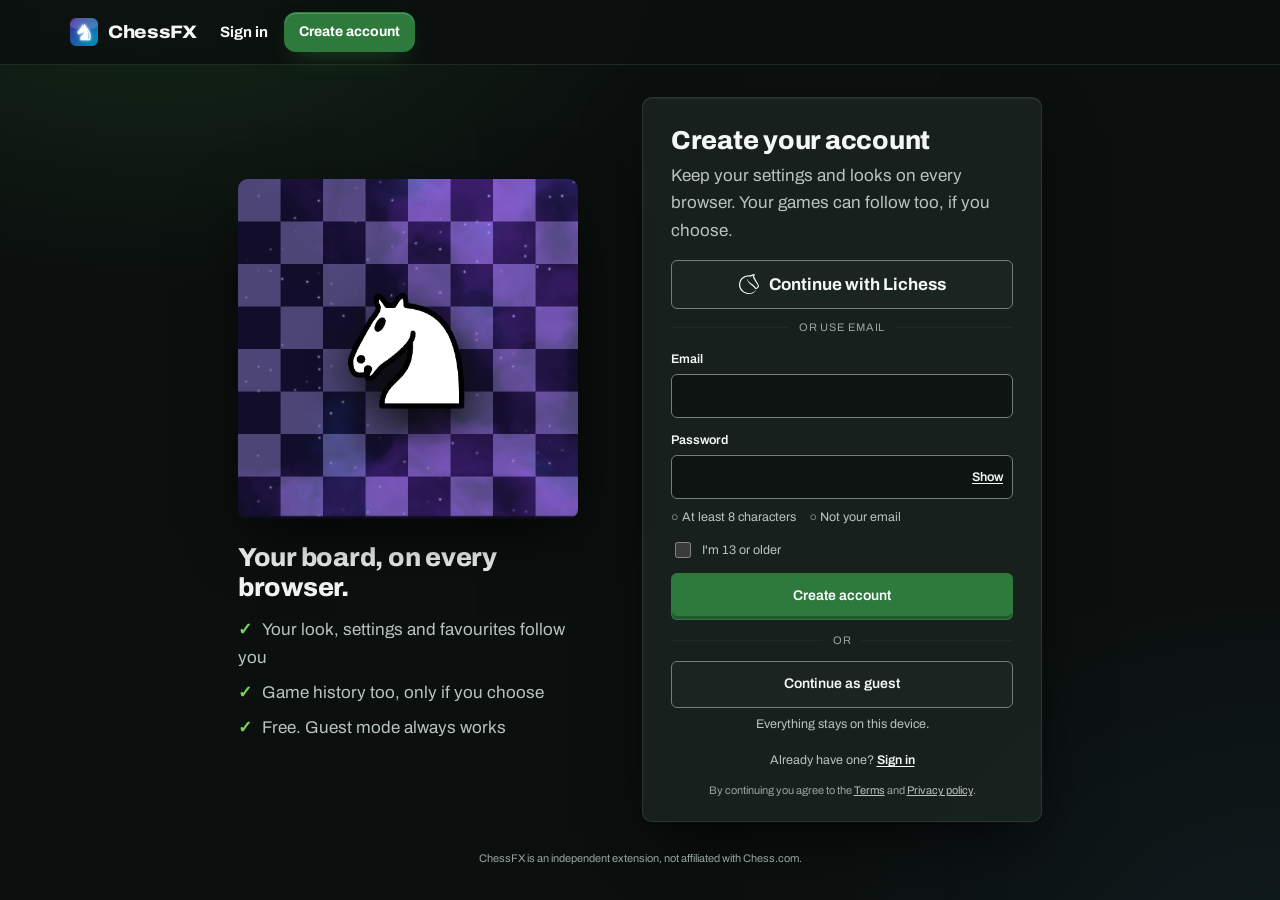
==== account.html @ 0686ed36 "Website audit fixes (written with Codex, reviewed and tested) - Nothing runs in the background any m" ====
<!doctype html>
<html lang="en" class="dark-mode cfx-app">
<head>
<meta charset="utf-8">
<meta name="viewport" content="width=device-width, initial-scale=1">
<title>Sign in · ChessFX</title>
<link rel="icon" href="assets/icon.png">
<link rel="stylesheet" href="assets/tokens.css?v=25">
<link rel="stylesheet" href="assets/ui.css?v=25">
<link rel="stylesheet" href="assets/account.css?v=25">
<link rel="stylesheet" href="site.css?v=25">
</head>
<body>
<header class="nav"><a class="brand" href="index.html"><img src="assets/icon.png" alt="" width="28" height="28"><b>ChessFX</b></a><div class="acct" id="acct"></div></header>
<main class="a-wrap a-split">
  <aside class="a-aside">
    <div class="a-board" aria-hidden="true"><img class="a-bimg" src="assets/boards/galaxy.jpg" alt=""><img class="a-piece" src="assets/pieces/cburnett/wN.png" alt=""></div>
    <h2>Your board, on every browser.</h2>
    <ul class="a-points">
      <li>Your look, settings and favourites follow you</li>
      <li>Game history too, only if you choose</li>
      <li>Free. Guest mode always works</li>
    </ul>
  </aside>
  <section class="a-card" aria-labelledby="aTitle">
    <h1 id="aTitle" tabindex="-1"></h1>
    <p id="aLede" class="a-lede"></p>
    <p id="aAlert" class="a-alert" role="alert" hidden></p>
    <p id="aStatus" class="a-status" role="status" aria-live="polite"></p>

    <!-- Sign up / sign in -->
    <form id="fAuth" class="a-form" novalidate hidden>
      <!-- Continue with a provider (shown when available: Lichess always, Google/Discord once switched on) -->
      <div id="prov" class="a-prov">
        <button type="button" class="a-pbtn a-p-lichess" data-p="lichess" hidden><svg viewBox="0 0 24 24" aria-hidden="true"><path fill="currentColor" d="M10.457 6.161a.237.237 0 0 0-.296.165c-.8 2.785 2.819 5.579 5.214 7.428.653.504 1.216.939 1.591 1.292 1.745 1.642 2.564 2.851 2.733 3.178a.24.24 0 0 0 .275.122c.047-.013 4.726-1.3 3.934-4.574a.257.257 0 0 0-.023-.06L18.204 3.407 18.93.295a.24.24 0 0 0-.262-.293c-1.7.201-3.115.435-4.5 1.425-4.844-.323-8.718.9-11.213 3.539C.334 7.737-.246 11.515.085 14.128c.763 5.655 5.191 8.631 9.081 9.532.993.229 1.974.34 2.923.34 3.344 0 6.297-1.381 7.946-3.85a.24.24 0 0 0-.372-.3c-3.411 3.527-9.002 4.134-13.296 1.444-4.485-2.81-6.202-8.41-3.910-12.749C4.741 4.221 8.801 2.362 13.888 3.310c.056.01.115 0 .165-.029l.335-.197c.926-.546 1.961-1.157 2.873-1.279l-.694 1.993a.243.243 0 0 0 .02.202l6.082 10.192c-.193 2.028-1.706 2.506-2.226 2.611-.287-.645-.814-1.364-2.306-2.803-.422-.407-1.21-.941-2.124-1.56-2.364-1.601-5.937-4.02-5.391-5.984a.239.239 0 0 0-.165-.295z"/></svg><span>Continue with Lichess</span></button>
        <button type="button" class="a-pbtn a-p-google" data-p="google" hidden><svg viewBox="0 0 48 48" aria-hidden="true"><path fill="#FFC107" d="M43.6 20.1H42V20H24v8h11.3C33.7 32.7 29.2 36 24 36c-6.6 0-12-5.4-12-12s5.4-12 12-12c3.1 0 5.8 1.2 7.9 3l5.7-5.7C34 6.1 29.3 4 24 4 12.9 4 4 12.9 4 24s8.9 20 20 20 20-8.9 20-20c0-1.3-.1-2.6-.4-3.9z"/><path fill="#FF3D00" d="M6.3 14.7l6.6 4.8C14.7 15.1 19 12 24 12c3.1 0 5.8 1.2 7.9 3l5.7-5.7C34 6.1 29.3 4 24 4 16.3 4 9.7 8.3 6.3 14.7z"/><path fill="#4CAF50" d="M24 44c5.2 0 9.9-2 13.4-5.2l-6.2-5.2C29.2 35.1 26.7 36 24 36c-5.2 0-9.6-3.3-11.3-8l-6.5 5C9.5 39.6 16.2 44 24 44z"/><path fill="#1976D2" d="M43.6 20.1H42V20H24v8h11.3c-.8 2.2-2.2 4.2-4.1 5.6l6.2 5.2C37 39.2 44 34 44 24c0-1.3-.1-2.6-.4-3.9z"/></svg><span>Continue with Google</span></button>
        <button type="button" class="a-pbtn a-p-discord" data-p="discord" hidden><svg viewBox="0 0 24 24" aria-hidden="true"><path fill="currentColor" d="M20.317 4.37a19.79 19.79 0 0 0-4.885-1.515.074.074 0 0 0-.079.037c-.21.375-.444.865-.608 1.25a18.27 18.27 0 0 0-5.487 0 12.64 12.64 0 0 0-.617-1.25.077.077 0 0 0-.079-.037A19.74 19.74 0 0 0 3.677 4.37a.07.07 0 0 0-.032.027C.533 9.046-.32 13.58.099 18.058a.082.082 0 0 0 .031.056 19.9 19.9 0 0 0 5.993 3.03.078.078 0 0 0 .084-.028c.462-.63.873-1.295 1.226-1.994a.076.076 0 0 0-.042-.106 13.1 13.1 0 0 1-1.872-.892.077.077 0 0 1-.008-.128c.126-.094.252-.192.372-.291a.074.074 0 0 1 .078-.01c3.928 1.793 8.18 1.793 12.061 0a.074.074 0 0 1 .079.009c.12.099.246.198.373.292a.077.077 0 0 1-.007.128 12.3 12.3 0 0 1-1.873.891.077.077 0 0 0-.041.107c.36.698.772 1.363 1.225 1.993a.076.076 0 0 0 .084.029 19.84 19.84 0 0 0 6.002-3.03.077.077 0 0 0 .032-.054c.5-5.177-.838-9.674-3.549-13.66a.061.061 0 0 0-.031-.03zM8.02 15.331c-1.183 0-2.157-1.086-2.157-2.419 0-1.333.956-2.419 2.157-2.419 1.21 0 2.176 1.095 2.157 2.42 0 1.332-.956 2.418-2.157 2.418zm7.975 0c-1.183 0-2.157-1.086-2.157-2.419 0-1.333.955-2.419 2.157-2.419 1.21 0 2.176 1.095 2.157 2.42 0 1.332-.946 2.418-2.157 2.418z"/></svg><span>Continue with Discord</span></button>
        <div class="a-or" aria-hidden="true"><span>or use email</span></div>
      </div>
      <label class="a-field"><span>Email</span>
        <input id="email" type="email" autocomplete="email" required aria-describedby="emailErr">
        <small id="emailErr" class="a-err"></small>
      </label>
      <label class="a-field"><span class="a-labelrow">Password <button type="button" id="toForgot" class="a-link a-small">Forgot password?</button></span>
        <span class="a-pw"><input id="password" type="password" required aria-describedby="pwErr pwRules"><button type="button" id="showPw" class="a-link" aria-pressed="false">Show</button></span>
        <small id="pwErr" class="a-err"></small>
      </label>
      <ul id="pwRules" class="a-rules" aria-label="Password rules">
        <li data-rule="len">At least 8 characters</li>
        <li data-rule="mail">Not your email</li>
      </ul>
      <label class="a-check" id="ageRow"><input id="age" type="checkbox"> <span>I'm 13 or older</span></label>
      <button type="submit" id="submit" class="cfx-btn cfx-btn-primary a-wide"></button>
      <div class="a-or" aria-hidden="true"><span>or</span></div>
      <button type="button" class="cfx-btn a-wide a-guest">Continue as guest</button>
      <p class="a-hint">Everything stays on this device.</p>
      <p class="a-switch"><span id="switchText"></span> <button type="button" id="switchMode" class="a-link"></button></p>
      <p class="a-legal" id="legal">By continuing you agree to the <a href="terms.html">Terms</a> and <a href="privacy.html">Privacy policy</a>.</p>
    </form>

    <!-- 6-digit code from the email (confirm a new account, or reset a password) -->
    <form id="fCode" class="a-form" novalidate hidden>
      <label class="a-field"><span>Code from the email</span>
        <input id="code" inputmode="numeric" autocomplete="one-time-code" maxlength="10" required aria-describedby="codeErr">
        <small id="codeErr" class="a-err"></small>
      </label>
      <label class="a-field" id="newPwRow" hidden><span>New password</span>
        <input id="newPassword" type="password" autocomplete="new-password" aria-describedby="newPwErr">
        <small id="newPwErr" class="a-err"></small>
      </label>
      <button type="submit" id="codeSubmit" class="cfx-btn cfx-btn-primary a-wide"></button>
      <p class="a-switch"><button type="button" id="resend" class="a-link">Resend code</button> · <button type="button" id="otherEmail" class="a-link">Use a different email</button></p>
    </form>

    <!-- Forgot password: ask for the email -->
    <form id="fForgot" class="a-form" novalidate hidden>
      <label class="a-field"><span>Email</span>
        <input id="forgotEmail" type="email" autocomplete="email" required aria-describedby="forgotErr">
        <small id="forgotErr" class="a-err"></small>
      </label>
      <button type="submit" class="cfx-btn cfx-btn-primary a-wide">Send code</button>
      <p class="a-switch"><button type="button" id="backToSignin" class="a-link">Back to sign in</button></p>
    </form>

    <!-- Accounts not set up in this copy -->
    <div id="fOff" class="a-form" hidden>
      <button type="button" class="cfx-btn cfx-btn-primary a-wide a-guest">Continue as guest</button>
    </div>
  </section>
  <p class="a-foot">ChessFX is an independent extension, not affiliated with Chess.com.</p>
</main>
<script src="assets/catalog.js?v=25"></script>
<script src="assets/presets.js?v=25"></script>
<script src="assets/settings.js?v=25"></script>
<script src="assets/cloud-config.js?v=25"></script>
<script src="auth.js?v=25"></script>
<script src="account-page.js?v=25"></script>
</body>
</html>
---- assets/tokens.css ----
/* ChessFX design tokens: the one source of colour, type, radius, shadow and motion values.
   Loaded by the popup, the options page and (as a content-script stylesheet) chess.com, so every name is --cfx-*.
   Contrast (checked by tools/check.mjs): text tiers >= 4.5:1 on every surface, --cfx-line-strong >= 3:1. */
:root {
  /* surfaces: chess.com's dark theme (solid, so contrast is predictable) */
  --cfx-ink-0: #312e2b;   /* page (chess.com's page grey) */
  --cfx-well: #1f1e1c;    /* inset wells: inputs, tables, thumbnails */
  --cfx-ink-1: #262522;   /* cards and panels */
  --cfx-ink-2: #3c3a37;   /* raised controls */
  --cfx-ink-3: #484643;   /* hover */
  --cfx-line: #3c3a37;          /* decorative dividers */
  --cfx-line-strong: #8b8987;   /* control boundaries (>= 3:1) */

  /* text */
  --cfx-text: #ffffff;
  --cfx-text-2: #d0cfcd;  /* secondary */
  --cfx-text-3: #b8b7b4;  /* hints, meta */

  /* accent: chess.com green for indicators (selection, switches, focus). Buttons use --cfx-go: chess.com's green
     darkened just enough for white text (4.5:1), with its raised bottom edge. */
  --cfx-accent: #81b64c;
  --cfx-on-accent: #ffffff; /* non-text marks on the accent (switch knob) */
  --cfx-go: #47852a;
  --cfx-on-go: #ffffff;
  --cfx-edge: inset 0 -3px 0 rgba(0, 0, 0, .28);
  --cfx-accent-soft: color-mix(in srgb, var(--cfx-accent) 16%, transparent);
  --cfx-accent-glow: color-mix(in srgb, var(--cfx-accent) 40%, transparent);

  /* status */
  --cfx-win: #a3d160;  /* chess.com's light green, readable as text on every surface */
  --cfx-loss: #ff9a8f;
  --cfx-draw: var(--cfx-text-2);
  --cfx-alert: #ff5a64;
  --cfx-star: #ffc94d;  /* favourites */

  /* type: 7 steps */
  --cfx-font: -apple-system, BlinkMacSystemFont, "Segoe UI", Roboto, Helvetica, Arial, sans-serif; /* chess.com's stack */
  --cfx-mono: ui-monospace, Consolas, monospace;
  --cfx-fs-1: 11px;
  --cfx-fs-2: 12.5px;
  --cfx-fs-3: 14px;
  --cfx-fs-4: 16px;
  --cfx-fs-5: 20px;
  --cfx-fs-6: 26px;
  --cfx-fs-7: 36px;

  /* radii: 4 steps (+ 50% for circles) */
  --cfx-r-1: 4px;
  --cfx-r-2: 6px;
  --cfx-r-3: 10px;
  --cfx-r-pill: 999px;

  /* depth */
  --cfx-shadow-1: 0 4px 12px rgba(0, 0, 0, .35);
  --cfx-shadow-2: 0 12px 36px rgba(0, 0, 0, .55);
  --cfx-hairline: inset 0 1px 0 rgba(255, 255, 255, .04);
  --cfx-hover-glow: rgba(255, 255, 255, .42); /* hover glow on chess.com canvas boards (matches the DOM hover lift) */

  /* motion */
  --cfx-ease: cubic-bezier(.2, .8, .2, 1);
  --cfx-spring: cubic-bezier(.3, 1.6, .5, 1);
  --cfx-t-1: .15s;
  --cfx-t-2: .28s;
}

/* ChessFX's own pages (Settings, popup: <html class="cfx-app">): dark emerald glass. chess.com keeps the values above.
   Same contrast rules (check.mjs reads these, the last value of each name). */
html.cfx-app {
  --cfx-ink-0: #0b0f0e;   /* environment (obsidian) */
  --cfx-well: #0e1412;    /* inputs, wells */
  --cfx-ink-1: #121a17;   /* panels */
  --cfx-ink-2: #1a2420;   /* raised controls */
  --cfx-ink-3: #24312b;   /* hover */
  --cfx-line: #1f2a25;
  --cfx-line-strong: #6e8078;
  --cfx-text: #f4f7f4;
  --cfx-text-2: #b8c4be;
  --cfx-text-3: #97a59e;
  --cfx-accent: #79d65a;  /* emerald: selection, switches, focus */
  --cfx-on-accent: #0b0f0e;
  --cfx-go: #2e7a3c;      /* buttons: deep emerald with white text */
  --cfx-on-go: #ffffff;
  --cfx-win: #8fdc6c;
  --cfx-shadow-1: 0 6px 16px rgba(0, 0, 0, .45);
  --cfx-shadow-2: 0 24px 60px -12px rgba(0, 0, 0, .7);

  /* materials: environment → glass panels → floating glass → solid controls */
  --cfx-glass: rgba(18, 27, 24, .66);        /* main panels */
  --cfx-glass-2: rgba(28, 40, 35, .72);      /* elevated / floating */
  --cfx-glass-line: rgba(225, 245, 232, .10);
  --cfx-glass-hi: inset 0 1px 0 rgba(255, 255, 255, .06);
  --cfx-blur: blur(18px) saturate(140%);
  /* board frame, shared by the Settings stage and the popup: a bezel with light from the upper left, a bevel and a faint
     sheen over the squares (pointer-events none), and depth below */
  --cfx-frame-bg: linear-gradient(160deg, rgba(255, 255, 255, .11), rgba(255, 255, 255, .025) 42%, rgba(0, 0, 0, .28)), #1a2420;
  --cfx-frame-edge: inset 0 1px 0 rgba(255, 255, 255, .16), inset 0 0 0 1px rgba(255, 255, 255, .06);
  --cfx-frame-drop: 0 30px 70px -26px rgba(0, 0, 0, .9);
  --cfx-board-bevel: inset 0 0 0 1px rgba(0, 0, 0, .5), inset 0 2px 10px rgba(0, 0, 0, .35);
  --cfx-board-sheen: linear-gradient(165deg, rgba(255, 255, 255, .08), transparent 36%);
  --cfx-env:
    radial-gradient(900px 600px at 12% -8%, rgba(47, 122, 60, .26), transparent 60%),
    radial-gradient(800px 700px at 100% 110%, rgba(40, 90, 110, .18), transparent 60%),
    #0b0f0e;
}
---- assets/ui.css ----
/* Shared UI primitives for the popup and the options page (not injected into chess.com). Uses src/tokens.css. */
:root { color-scheme: dark; }
* { box-sizing: border-box; }
button, input, select { font: inherit; color: inherit; }
:focus-visible { outline: 2px solid var(--cfx-accent); outline-offset: 2px; }

/* Switch: <span class="cfx-switch"><input type="checkbox"><i></i></span>. Off/on differ by knob position and fill,
   not only by colour; the off track has a >= 3:1 boundary. */
.cfx-switch { position: relative; display: inline-block; flex: none; width: 42px; height: 24px; }
.cfx-switch input { position: absolute; inset: 0; z-index: 1; margin: 0; opacity: 0; cursor: pointer; }
.cfx-switch i {
  position: absolute; inset: 0; border-radius: var(--cfx-r-pill); background: var(--cfx-well);
  box-shadow: inset 0 0 0 1.5px var(--cfx-line-strong); transition: background var(--cfx-t-1), box-shadow var(--cfx-t-1);
}
.cfx-switch i::after {
  content: ""; position: absolute; top: 4px; left: 4px; width: 16px; height: 16px; border-radius: 50%;
  background: var(--cfx-text-2); transition: transform var(--cfx-t-2) var(--cfx-spring), background var(--cfx-t-1);
}
.cfx-switch input:checked + i { background: var(--cfx-accent); box-shadow: inset 0 0 0 1.5px var(--cfx-accent); }
.cfx-switch input:checked + i::after { transform: translateX(18px); background: var(--cfx-on-accent); }
.cfx-switch input:focus-visible + i { outline: 2px solid var(--cfx-text); outline-offset: 2px; }
.cfx-switch input:disabled + i { opacity: .55; }

/* Buttons */
.cfx-btn {
  display: inline-flex; align-items: center; justify-content: center; gap: 6px; padding: 9px 14px; border-radius: var(--cfx-r-2);
  border: 1px solid var(--cfx-line-strong); background: var(--cfx-ink-2); color: var(--cfx-text); cursor: pointer;
  font-weight: 600; font-size: var(--cfx-fs-3); transition: background var(--cfx-t-1), border-color var(--cfx-t-1);
}
.cfx-btn:hover:not(:disabled) { background: var(--cfx-ink-3); border-color: var(--cfx-text-3); }
.cfx-btn:disabled { opacity: .5; cursor: default; }
.cfx-btn-primary { background: var(--cfx-go); color: var(--cfx-on-go); border-color: transparent; box-shadow: var(--cfx-edge); }
.cfx-btn-primary:hover:not(:disabled) { background: var(--cfx-go); filter: brightness(1.08); border-color: transparent; }

/* Reduced motion: no transforms or long transitions in our own pages. */
@media (prefers-reduced-motion: reduce) {
  *, *::before, *::after { transition-duration: .01ms !important; animation-duration: .01ms !important; animation-iteration-count: 1 !important; scroll-behavior: auto !important; }
}

/* Windows high contrast: let system colours draw boundaries, selection and focus. */
@media (forced-colors: active) {
  .cfx-switch i { border: 1px solid CanvasText; }
  .cfx-switch i::after { background: CanvasText; }
  .cfx-switch input:checked + i { background: Highlight; }
  .cfx-switch input:checked + i::after { background: HighlightText; }
  .cfx-btn { border: 1px solid ButtonText; }
  :focus-visible { outline: 2px solid Highlight; }
}
---- assets/account.css ----
/* ChessFX account page: one glass card on the app background, built from the shared tokens (src/tokens.css). */
html, body { margin: 0; min-height: 100%; }
body { background: var(--cfx-env, var(--cfx-ink-0)); color: var(--cfx-text); font: 400 var(--cfx-fs-3)/1.5 var(--cfx-font); }
.a-wrap { min-height: 100vh; display: flex; flex-direction: column; align-items: center; justify-content: center; gap: 18px; padding: 32px 16px; box-sizing: border-box; }
.a-card {
  width: min(400px, 100%); box-sizing: border-box; padding: 28px 28px 22px; border-radius: var(--cfx-r-3);
  background: var(--cfx-ink-1); border: 1px solid var(--cfx-glass-line, var(--cfx-line)); box-shadow: var(--cfx-glass-hi, none), var(--cfx-shadow-2);
}
@supports (backdrop-filter: blur(1px)) { .a-card { background: var(--cfx-glass-2, var(--cfx-ink-1)); backdrop-filter: blur(var(--cfx-blur, 0)); } }
.a-brand { display: flex; align-items: center; gap: 8px; font-size: var(--cfx-fs-4); margin-bottom: 18px; }
.a-card h1 { margin: 0; font-size: var(--cfx-fs-6); font-weight: 800; letter-spacing: -.01em; line-height: 1.15; outline: none; }
.a-lede { margin: 6px 0 16px; color: var(--cfx-text-2); }
.a-alert { margin: 0 0 12px; padding: 9px 12px; border-radius: var(--cfx-r-2); border: 1px solid var(--cfx-loss); color: var(--cfx-loss); background: var(--cfx-ink-2); }
.a-status { margin: 0; min-height: 0; color: var(--cfx-text-2); font-size: var(--cfx-fs-2); }
.a-status:empty { display: none; }
.a-form { display: flex; flex-direction: column; gap: 12px; }
.a-field { display: flex; flex-direction: column; gap: 5px; font-weight: 600; font-size: var(--cfx-fs-2); }
.a-labelrow { display: flex; justify-content: space-between; align-items: baseline; }
.a-field input, .a-pw input {
  width: 100%; box-sizing: border-box; padding: 10px 12px; border-radius: var(--cfx-r-2); border: 1px solid var(--cfx-line-strong);
  background: var(--cfx-well, var(--cfx-ink-2)); color: var(--cfx-text); font: inherit; font-size: var(--cfx-fs-3); font-weight: 400;
}
.a-field input:focus-visible { outline: 2px solid var(--cfx-accent); outline-offset: 1px; }
.a-field input[aria-invalid="true"] { border-color: var(--cfx-loss); }
.a-pw { position: relative; display: block; }
.a-pw input { padding-right: 64px; }
.a-pw .a-link { position: absolute; right: 10px; top: 50%; transform: translateY(-50%); }
.a-err { color: var(--cfx-loss); font-weight: 500; min-height: 0; }
.a-err:empty { display: none; }
.a-rules { margin: -4px 0 0; padding: 0; list-style: none; display: flex; gap: 14px; font-size: var(--cfx-fs-2); color: var(--cfx-text-2); }
.a-rules li::before { content: '○ '; }
.a-rules li[data-met="true"] { color: var(--cfx-text); }
.a-rules li[data-met="true"]::before { content: '✓ '; color: var(--cfx-accent); }
.a-check { display: flex; align-items: center; gap: 8px; font-size: var(--cfx-fs-2); color: var(--cfx-text-2); }
.a-check input { width: 16px; height: 16px; accent-color: var(--cfx-go); }
.a-wide { width: 100%; padding: 11px 14px; }
.a-or { display: flex; align-items: center; gap: 10px; color: var(--cfx-text-3); font-size: var(--cfx-fs-1); text-transform: uppercase; letter-spacing: .08em; }
.a-or::before, .a-or::after { content: ''; flex: 1; height: 1px; background: var(--cfx-line); }
.a-hint { margin: -6px 0 0; text-align: center; color: var(--cfx-text-2); font-size: var(--cfx-fs-2); }
.a-switch { margin: 4px 0 0; text-align: center; color: var(--cfx-text-2); font-size: var(--cfx-fs-2); }
.a-legal { margin: 0; text-align: center; color: var(--cfx-text-3); font-size: var(--cfx-fs-1); }
.a-legal a, .a-foot a { color: var(--cfx-text-2); }
.a-link { padding: 0; border: 0; background: none; color: var(--cfx-text); font: inherit; font-weight: 600; text-decoration: underline; text-underline-offset: 2px; cursor: pointer; }
.a-link:focus-visible { outline: 2px solid var(--cfx-accent); outline-offset: 2px; border-radius: 2px; }
.a-link:disabled { color: var(--cfx-text-3); cursor: default; text-decoration: none; }
.a-small { font-size: var(--cfx-fs-1); font-weight: 500; }
.a-compare { width: 100%; border-collapse: collapse; font-size: var(--cfx-fs-2); }
.a-compare th, .a-compare td { padding: 8px 6px; text-align: left; border-bottom: 1px solid var(--cfx-line); }
.a-compare thead th { color: var(--cfx-text-2); font-weight: 600; }
.a-row2 { display: flex; gap: 10px; }
.a-row2 .cfx-btn { flex: 1; }
.a-foot { margin: 0; color: var(--cfx-text-3); font-size: var(--cfx-fs-1); text-align: center; }
/* Two columns on wide screens: a chess visual beside the card. */
.a-split { flex-direction: row; flex-wrap: wrap; align-content: center; gap: 28px 64px; }
.a-split > .a-foot { flex-basis: 100%; }
.a-aside { width: 340px; display: flex; flex-direction: column; gap: 14px; }
.a-aside h2 { margin: 10px 0 0; font-size: var(--cfx-fs-6); font-weight: 800; letter-spacing: -.01em; line-height: 1.15; }
.a-points { margin: 0; padding: 0; list-style: none; display: flex; flex-direction: column; gap: 8px; color: var(--cfx-text-2); }
.a-points li::before { content: '✓'; color: var(--cfx-accent); font-weight: 800; margin-right: 10px; }
.a-board { position: relative; width: 100%; aspect-ratio: 1; border-radius: var(--cfx-r-3); box-shadow: var(--cfx-shadow-2); }
.a-bimg { width: 100%; height: 100%; display: block; border-radius: inherit; object-fit: cover; box-shadow: inset 0 0 0 1px var(--cfx-glass-line, var(--cfx-line)); }
.a-piece { position: absolute; left: 50%; top: 50%; width: 46%; translate: -50% -50%; filter: drop-shadow(0 18px 22px var(--cfx-ink-0)); animation: a-float 5s var(--cfx-ease) infinite alternate; }
@keyframes a-float { to { transform: translateY(-8px) rotate(-2deg); } }
@media (prefers-reduced-motion: reduce) { .a-piece { animation: none; } }
@media (max-width: 820px) { .a-aside { display: none; } }
/* Provider buttons: one per sign-in service, before the email form. */
.a-prov { display: flex; flex-direction: column; gap: 10px; }
.a-pbtn {
  display: flex; align-items: center; justify-content: center; gap: 10px; width: 100%; min-height: 44px; padding: 10px 14px;
  border-radius: var(--cfx-r-2); border: 1px solid var(--cfx-line-strong); background: var(--cfx-ink-2); color: var(--cfx-text);
  font: inherit; font-weight: 700; cursor: pointer; transition: background var(--cfx-t-1) var(--cfx-ease), border-color var(--cfx-t-1) var(--cfx-ease);
}
.a-pbtn:hover:not(:disabled) { background: var(--cfx-ink-3); border-color: var(--cfx-text-3); }
.a-pbtn:focus-visible { outline: 2px solid var(--cfx-accent); outline-offset: 2px; }
.a-pbtn:disabled { cursor: progress; opacity: .7; }
.a-pbtn svg { width: 20px; height: 20px; flex: none; }
.a-prov:not(:has(.a-pbtn:not([hidden]))) { display: none; }
[hidden] { display: none !important; }
@media (forced-colors: active) { .a-card, .a-field input, .a-alert { border: 1px solid CanvasText; } }
/* Privacy policy and terms: the same card, wider, as a readable document. */
.a-doc .a-card { width: min(720px, 100%); }
.a-doc h2 { margin: 22px 0 6px; font-size: var(--cfx-fs-4); font-weight: 800; }
.a-doc p, .a-doc li { color: var(--cfx-text-2); }
.a-doc ul { padding-left: 20px; }
---- site.css ----
/* ChessFX website. Colours, radii and type come from the extension's own tokens (assets/tokens.css, html.cfx-app). */
* { box-sizing: border-box; }
html { scroll-behavior: smooth; scroll-padding-top: 80px; }
body { margin: 0; background: var(--cfx-env, var(--cfx-ink-0)); background-attachment: fixed; color: var(--cfx-text); font: 400 16px/1.6 var(--cfx-font); -webkit-font-smoothing: antialiased; }
a { color: inherit; }
h1, h2, h3 { margin: 0; letter-spacing: -.025em; line-height: 1.05; }
.sr { position: absolute; width: 1px; height: 1px; overflow: hidden; clip: rect(0 0 0 0); white-space: nowrap; }
.skip { position: absolute; left: 12px; top: -60px; z-index: 50; padding: 10px 14px; border-radius: 8px; background: var(--cfx-go); color: var(--cfx-on-go); font-weight: 700; }
.skip:focus { top: 12px; }
:focus-visible { outline: 2px solid var(--cfx-accent); outline-offset: 3px; }

/* Buttons */
.btn { display: inline-flex; align-items: center; justify-content: center; gap: 8px; min-height: 44px; padding: 10px 18px; border-radius: 12px; font-weight: 700; text-decoration: none; border: 1px solid transparent; cursor: pointer; transition: filter .15s, background .15s, border-color .15s; }
.btn-go { background: var(--cfx-go); color: var(--cfx-on-go); box-shadow: var(--cfx-edge); }
.btn-go:hover { filter: brightness(1.08); }
.btn-ghost { border-color: var(--cfx-line-strong); background: transparent; color: var(--cfx-text); }
.btn-ghost:hover { background: var(--cfx-ink-2); }
.btn-lg { min-height: 52px; padding: 13px 24px; font-size: 17px; }

/* Nav */
.nav { position: sticky; top: 0; z-index: 20; display: flex; align-items: center; gap: 24px; padding: 12px max(20px, calc((100% - 1180px) / 2)); background: color-mix(in srgb, var(--cfx-ink-0) 82%, transparent); border-bottom: 1px solid var(--cfx-line); }
@supports (backdrop-filter: blur(1px)) { .nav { backdrop-filter: blur(14px); } }
.brand { display: inline-flex; align-items: center; gap: 10px; text-decoration: none; font-size: 18px; }
.nav nav { display: flex; gap: 22px; margin-left: auto; }
.nav nav a { color: var(--cfx-text-2); text-decoration: none; font-weight: 600; font-size: 15px; }
.nav nav a:hover { color: var(--cfx-text); }
.nav-cta { min-height: 40px; padding: 8px 14px; font-size: 14px; }

/* Hero */
.hero { display: grid; grid-template-columns: 1.05fr 1fr; gap: 56px; align-items: center; max-width: 1180px; margin: 0 auto; padding: 64px 20px 40px; }
.hero h1 { font-size: clamp(44px, 6.4vw, 84px); font-weight: 900; }
.lede { max-width: 30em; margin: 22px 0 28px; color: var(--cfx-text-2); font-size: 19px; }
.ctas { display: flex; flex-wrap: wrap; gap: 12px; }

.stage { display: flex; flex-direction: column; gap: 14px; }
.board-card { margin: 0; padding: 12px; border-radius: 22px; background: var(--cfx-ink-1); border: 1px solid var(--cfx-glass-line, var(--cfx-line)); box-shadow: 0 40px 90px -40px rgba(0, 0, 0, .9), var(--cfx-glass-hi, none); }
.board { position: relative; aspect-ratio: 1; border-radius: 12px; overflow: hidden; background: #1e1946; }
.board > * { position: absolute; inset: 0; width: 100%; height: 100%; }
.poster { object-fit: cover; }
#shader { opacity: 0; transition: opacity .5s; }
.board.live #shader { opacity: 1; }
.flat { display: none; background: repeating-conic-gradient(#769656 0 25%, #eeeed2 0 50%) 0 0 / 25% 25%; }
.board.original .flat { display: block; }
.board.original #shader, .board.original .poster { visibility: hidden; }
.pieces img { position: absolute; left: 0; top: 0; width: 12.5%; height: 12.5%; transition: transform .32s cubic-bezier(.2, .8, .2, 1), opacity .25s; will-change: transform; }
.pieces img.w { filter: drop-shadow(0 0 4px var(--glow-w, transparent)); }
.pieces img.b { filter: drop-shadow(0 0 4px var(--glow-b, transparent)); }
.board.original .pieces img { filter: none; }
.pieces img.gone { opacity: 0; }
#fx { pointer-events: none; }
.board-bar { display: flex; align-items: center; gap: 12px; padding: 12px 4px 2px; }
.look-name { font-weight: 800; font-size: 17px; margin-right: auto; }
.seg { display: inline-flex; padding: 3px; border-radius: 10px; background: var(--cfx-ink-2); border: 1px solid var(--cfx-line); }
.seg button { min-height: 32px; padding: 4px 12px; border: 0; border-radius: 8px; background: none; color: var(--cfx-text-2); font: inherit; font-weight: 700; font-size: 14px; cursor: pointer; }
.seg button[aria-pressed="true"] { background: var(--cfx-go); color: var(--cfx-on-go); }
.icon-btn { width: 40px; height: 40px; border-radius: 10px; border: 1px solid var(--cfx-line-strong); background: var(--cfx-ink-2); color: var(--cfx-text); font-size: 13px; cursor: pointer; }
.chips { display: flex; flex-wrap: wrap; gap: 8px; }
.chip { display: inline-flex; align-items: center; gap: 8px; min-height: 40px; padding: 4px 14px 4px 4px; border-radius: 999px; border: 1px solid var(--cfx-line-strong); background: var(--cfx-ink-1); color: var(--cfx-text); font: inherit; font-weight: 700; font-size: 14px; cursor: pointer; }
.chip img { width: 30px; height: 30px; border-radius: 50%; object-fit: cover; }
.chip[aria-pressed="true"] { border-color: var(--cfx-accent); background: var(--cfx-ink-2); }
.chip:hover { border-color: var(--cfx-text-3); }

/* Steps */
.steps { max-width: 1180px; margin: 0 auto; padding: 20px 20px 10px; }
.steps ol { display: grid; grid-template-columns: repeat(3, 1fr); gap: 16px; margin: 0; padding: 0; list-style: none; counter-reset: s; }
.steps li { counter-increment: s; display: flex; flex-direction: column; gap: 4px; padding: 20px 22px; border-radius: 16px; border: 1px solid var(--cfx-line); background: var(--cfx-ink-1); }
.steps li::before { content: counter(s); display: grid; place-items: center; width: 30px; height: 30px; margin-bottom: 8px; border-radius: 50%; background: var(--cfx-go); color: var(--cfx-on-go); font-weight: 800; }

/* Sections */
.sec { max-width: 1180px; margin: 0 auto; padding: 88px 20px 0; }
.sec h2, .final h2 { font-size: clamp(32px, 4.4vw, 54px); font-weight: 900; }
.sub { max-width: 40em; margin: 14px 0 0; color: var(--cfx-text-2); font-size: 18px; }
.gallery { display: grid; grid-template-columns: repeat(auto-fill, minmax(148px, 1fr)); gap: 12px; margin-top: 32px; }
.tile { position: relative; display: block; padding: 0; overflow: hidden; border-radius: 14px; border: 1px solid var(--cfx-line); background: var(--cfx-ink-1); color: var(--cfx-text); font: inherit; text-align: left; cursor: pointer; transition: transform .2s, border-color .2s; }
.tile:hover { transform: translateY(-3px); border-color: var(--cfx-line-strong); }
.tile img { display: block; width: 100%; height: auto; aspect-ratio: 1; object-fit: cover; }
.tile span { display: block; padding: 10px 12px; font-weight: 700; font-size: 14px; }
.faq { margin-top: 28px; display: flex; flex-direction: column; gap: 10px; max-width: 820px; }
.faq details { border-radius: 14px; border: 1px solid var(--cfx-line); background: var(--cfx-ink-1); }
.faq summary { padding: 16px 20px; font-weight: 700; cursor: pointer; }
.faq p { margin: 0; padding: 0 20px 18px; color: var(--cfx-text-2); }
.final { max-width: 1180px; margin: 96px auto 0; padding: 64px 20px; text-align: center; border-top: 1px solid var(--cfx-line); }
.final .sub { margin: 14px auto 28px; }

/* Footer */
.foot { max-width: 1180px; margin: 0 auto; padding: 28px 20px 40px; border-top: 1px solid var(--cfx-line); color: var(--cfx-text-3); font-size: 14px; }
.foot-row { display: flex; flex-wrap: wrap; align-items: center; gap: 16px; }
.foot nav { display: flex; gap: 18px; margin-left: auto; }
.foot nav a { color: var(--cfx-text-2); }
.disclaimer { margin: 18px 0 8px; }
.credits summary { cursor: pointer; color: var(--cfx-text-2); }
.credits ul { columns: 2; }

/* Narrow screens */
@media (max-width: 920px) {
  .hero { grid-template-columns: 1fr; gap: 36px; padding-top: 40px; }
}
@media (max-width: 620px) {
  .nav nav { display: none; }
  .nav-cta { margin-left: auto; }
  .gallery { grid-template-columns: repeat(2, 1fr); }
  .lede { font-size: 17px; }
  .credits ul { columns: 1; }
}
@media (prefers-reduced-motion: reduce) {
  html { scroll-behavior: auto; }
  .pieces img, .tile, #shader { transition: none; }
  .tile:hover { transform: none; }
}
@media (forced-colors: active) { .btn, .chip, .feat, .tile, .faq details { border: 1px solid CanvasText; } }

/* Privacy policy and terms (generated from the extension's account/ pages by tools/build-site.mjs) */
.doc { max-width: 760px; margin: 0 auto; padding: 48px 20px 80px; }
.doc h1 { font-size: clamp(34px, 5vw, 48px); font-weight: 900; margin-bottom: 6px; }
.doc h2 { font-size: 21px; margin: 32px 0 8px; }
.doc p, .doc li { color: var(--cfx-text-2); }

/* ===== chessskins-style header, hero and accounts (council: keep the live board, add a hero piece) ===== */
.tag { margin-left: 2px; padding: 1px 6px; border: 1px solid var(--cfx-accent); border-radius: 5px; color: var(--cfx-accent); font-size: 11px; font-weight: 800; letter-spacing: .08em; text-transform: uppercase; }
.nav nav { margin-left: auto; margin-right: auto; }
.acct { display: flex; align-items: center; gap: 16px; }
.nav-link { color: var(--cfx-text); font-weight: 700; font-size: 15px; text-decoration: none; }
.linkbtn { padding: 0; border: 0; background: none; color: var(--cfx-text-2); font: inherit; font-weight: 600; font-size: 14px; cursor: pointer; }
.linkbtn:hover, .nav-link:hover { color: var(--cfx-text); }
.me { display: inline-flex; align-items: center; gap: 8px; color: var(--cfx-text); font-weight: 700; font-size: 15px; text-decoration: none; }
.me i { display: inline-grid; place-items: center; width: 30px; height: 30px; border-radius: 50%; background: var(--cfx-go); color: var(--cfx-on-go); font-style: normal; font-weight: 800; }

.hero { min-height: calc(100vh - 110px); padding-top: 48px; padding-bottom: 48px; }
.hero h1 { font-size: clamp(48px, 7vw, 96px); letter-spacing: -.035em; }

.stage { position: relative; perspective: 1400px; }
.glow { position: absolute; inset: -12% -18% -6% -10%; z-index: -1; pointer-events: none; background: radial-gradient(closest-side, color-mix(in srgb, var(--cfx-accent) 26%, transparent), transparent 75%); filter: blur(10px); }
.board-card { transform: rotateY(-9deg) rotateX(4deg); transform-origin: 60% 50%; transition: transform .6s var(--cfx-ease, ease); }
.stage:hover .board-card { transform: rotateY(-4deg) rotateX(2deg); }
.hero-piece { position: absolute; left: -11%; bottom: 9%; width: 30%; height: auto; pointer-events: none; filter: drop-shadow(0 26px 30px rgba(0, 0, 0, .65)) drop-shadow(0 0 22px color-mix(in srgb, var(--cfx-accent) 45%, transparent)); animation: float 5s ease-in-out infinite; }
@keyframes float { 50% { transform: translateY(-14px) rotate(-3deg); } }
/* The floating piece sits on the board card's lower-left corner: the caption starts after it. */
.stage .board-bar { padding-left: 21%; }
.apply-row { display: flex; flex-wrap: wrap; align-items: center; gap: 12px; margin: 0; color: var(--cfx-text-2); font-size: 14px; }

/* My Account */
.me-wrap { max-width: 1100px; margin: 0 auto; padding: 48px 20px 40px; }
.me-head h1 { font-size: clamp(30px, 4.6vw, 52px); font-weight: 900; word-break: break-word; }
.me-grid { display: grid; grid-template-columns: 1.3fr 1fr; gap: 16px; margin-top: 30px; }
.me-look { display: flex; gap: 20px; align-items: center; }
.me-look img { width: 132px; height: 132px; border-radius: 14px; object-fit: cover; flex: none; }
.me-look h2 { font-size: 30px; font-weight: 900; }
.stats { display: grid; grid-template-columns: repeat(3, 1fr); gap: 8px; margin: 6px 0 12px; padding: 0; list-style: none; }
.stats li { display: flex; flex-direction: column; }
.stats b { font-size: 24px; font-weight: 900; }
.stats span { color: var(--cfx-text-2); font-size: 13px; }
.small { font-size: 14px; }
.sec-tight { margin-top: 48px; }
.sec-tight h2 { font-size: 30px; font-weight: 900; }
.apply { display: grid; grid-template-columns: repeat(auto-fill, minmax(150px, 1fr)); gap: 12px; margin: 20px 0 10px; }
.apply .tile em { position: absolute; top: 10px; right: 10px; padding: 3px 10px; border-radius: 999px; background: var(--cfx-go); color: var(--cfx-on-go); font-style: normal; font-weight: 800; font-size: 12px; opacity: 0; transition: opacity .15s; }
.apply .tile:hover em, .apply .tile:focus-visible em { opacity: 1; }
.apply .tile[aria-pressed="true"] { border-color: var(--cfx-accent); }
.apply .tile[aria-pressed="true"] em { opacity: 1; }
.apply .tile[aria-pressed="true"] em::after { content: 'ed'; }
.me-actions { display: flex; flex-wrap: wrap; gap: 10px; margin: 16px 0 10px; }
.btn-danger { border-color: var(--cfx-loss); background: transparent; color: var(--cfx-loss); }
.btn-danger:hover:not(:disabled) { background: var(--cfx-ink-2); }
.btn:disabled { opacity: .5; cursor: default; }
.dlg { width: min(460px, calc(100vw - 32px)); padding: 24px; border-radius: 18px; border: 1px solid var(--cfx-line-strong); background: var(--cfx-ink-1); color: var(--cfx-text); }
.dlg::backdrop { background: rgba(0, 0, 0, .6); }
.dlg h2 { font-size: 24px; }
.field { display: flex; flex-direction: column; gap: 6px; margin-top: 14px; font-weight: 600; font-size: 14px; }
.field input { padding: 10px 12px; border-radius: 10px; border: 1px solid var(--cfx-line-strong); background: var(--cfx-well, var(--cfx-ink-2)); color: var(--cfx-text); font: inherit; }
.err { margin: 8px 0 0; color: var(--cfx-loss); font-size: 14px; }
.err:empty { display: none; }
.dlg-bar { display: flex; justify-content: flex-end; gap: 10px; margin-top: 18px; }
/* The sign-in page sits under the site header. */
.nav + .a-wrap, .nav ~ .a-wrap { min-height: calc(100vh - 66px); }

@media (max-width: 920px) {
  .hero { min-height: 0; }
  .board-card, .stage:hover .board-card { transform: none; }
  .hero-piece { width: 22%; left: -3%; bottom: 12%; }
  .stage .board-bar { padding-left: 18%; }
  .me-grid { grid-template-columns: 1fr; }
}
@media (max-width: 620px) {
  .acct .nav-link { display: none; }
  .hero-piece { display: none; }
  .stage .board-bar { padding-left: 4px; }
}
@media (prefers-reduced-motion: reduce) { .hero-piece { animation: none; } .board-card { transition: none; } }
@media (max-width: 620px) { .nav-cta { white-space: nowrap; padding: 8px 12px; font-size: 13px; } .tag { display: none; } }

/* ===== Fixes and finish ===== */
[hidden] { display: none !important; }
/* The glow behind the board stays inside the hero (it used to widen the page below 1300px). */
.hero { overflow-x: clip; }
/* The knight sits on the board card's lower-left corner, clear of the look buttons. */
.board-wrap { position: relative; }
.hero-piece { left: -15%; bottom: -2%; width: 24%; }
@media (max-width: 1100px) { .hero-piece { left: -13%; width: 21%; bottom: -2%; } }
@media (max-width: 920px) { .hero-piece { width: 17%; left: -1%; bottom: -1%; } .stage .board-bar { padding-left: 17%; } }
.btn[aria-disabled="true"] { cursor: default; }
.btn:active:not([aria-disabled="true"]) { transform: translateY(1px); }
.nav { transition: background-color .3s, box-shadow .3s; }
.nav.scrolled { background: color-mix(in srgb, var(--cfx-ink-0) 94%, transparent); box-shadow: 0 10px 30px -18px rgba(0, 0, 0, .9); }

/* Last move: the two squares glow under the pieces and glide to each new move. */
.marks { pointer-events: none; }
.marks i { position: absolute; width: 12.5%; height: 12.5%; background: color-mix(in srgb, var(--glow-w, #fff) 30%, rgb(255 214 64 / .18)); box-shadow: inset 0 0 0 2px color-mix(in srgb, var(--glow-w, #fff) 70%, transparent), inset 0 0 0 3px rgb(0 0 0 / .28); left: 0; top: 0; transition: transform .32s cubic-bezier(.2, .8, .2, 1); }

/* ===== The one orchestrated moment: the page loads ===== */
/* Headline lines rise in turn while the board card settles in, the pieces set up rank by rank, the knight lands. */
.js .hero-copy > * { animation: rise .9s cubic-bezier(.2, .8, .2, 1) backwards; }
.js .hero-copy > :nth-child(2) { animation-delay: .08s; }
.js .hero-copy > :nth-child(3) { animation-delay: .2s; }
.js .hero-copy > :nth-child(4) { animation-delay: .28s; }
.js .hero-copy > :nth-child(5) { animation-delay: .36s; }
@keyframes rise { from { opacity: 0; translate: 0 22px; } }
.js .board-card { animation: settle 1.2s cubic-bezier(.16, .84, .24, 1) .1s backwards; }
@keyframes settle { from { opacity: 0; transform: translateY(26px) rotateY(-18deg) rotateX(10deg) scale(.96); } }
.pieces img.set { animation: set .55s cubic-bezier(.3, 1.35, .5, 1) var(--d, 0s) backwards; }
@keyframes set { from { opacity: 0; translate: 0 -55%; } }
.js .hero-piece { animation: land .9s cubic-bezier(.3, 1.3, .5, 1) 1.5s backwards, float 5s ease-in-out 2.4s infinite; }
@keyframes land { from { opacity: 0; translate: -18px -46px; rotate: -14deg; } }
.js .chips { animation: rise .8s cubic-bezier(.2, .8, .2, 1) 1.1s backwards; }

/* ===== Motion that answers what you do ===== */
/* Switching a look: a light sweep crosses the board and the pieces swap in a diagonal ripple. */
.board::after { content: ''; position: absolute; inset: 0; pointer-events: none; opacity: 0; background: linear-gradient(115deg, transparent 30%, rgba(255, 255, 255, .28) 50%, transparent 70%) 0 0 / 300% 100%; }
.board.swap::after { animation: sweep .7s cubic-bezier(.4, 0, .2, 1); }
@keyframes sweep { from { opacity: 1; background-position: 100% 0; } to { opacity: 1; background-position: 0 0; } }
.board.swap .pieces img { animation: pop .45s cubic-bezier(.3, 1.4, .5, 1) calc(var(--k, 0) * 18ms) backwards; }
@keyframes pop { from { scale: .72; opacity: .2; } }
.board.swap #shader, .board.swap .poster { animation: dip .55s ease-out; }
@keyframes dip { 30% { opacity: .35; filter: saturate(.6) brightness(1.3); } }
/* Original vs ChessFX: a quick crossfade instead of a hard cut. */
.flat { display: block; opacity: 0; transition: opacity .35s; }
.board.original .flat { opacity: 1; }
.board.original #shader, .board.original .poster { transition: visibility 0s .35s; }
.chip { transition: border-color .2s, background-color .2s, transform .2s; }
.chip:active { transform: scale(.96); }
.chip[aria-pressed="true"] img { box-shadow: 0 0 0 2px var(--cfx-accent); }
.seg button { transition: background-color .25s, color .25s; }

/* FAQ: answers slide open and the chevron turns. */
:root { interpolate-size: allow-keywords; }
.faq summary { display: flex; align-items: center; justify-content: space-between; gap: 16px; list-style: none; }
.faq summary::-webkit-details-marker { display: none; }
.faq summary::after { content: ''; flex: none; width: 9px; height: 9px; margin-right: 4px; border-right: 2px solid var(--cfx-text-2); border-bottom: 2px solid var(--cfx-text-2); rotate: 45deg; translate: 0 -3px; transition: rotate .3s cubic-bezier(.2, .8, .2, 1), translate .3s; }
.faq details[open] summary::after { rotate: 225deg; translate: 0 2px; }
.faq details::details-content { height: 0; overflow: clip; transition: height .35s cubic-bezier(.2, .8, .2, 1), content-visibility .35s allow-discrete; }
.faq details[open]::details-content { height: auto; }
.faq details { transition: border-color .25s; }
.faq details[open] { border-color: var(--cfx-line-strong); }

@media (prefers-reduced-motion: reduce) {
  .js .hero-copy > *, .js .board-card, .js .hero-piece, .js .chips, .pieces img.set, .board.swap::after, .board.swap .pieces img, .board.swap #shader, .board.swap .poster, .hero-piece.swap { animation: none; }
  .flat { transition: none; }
  .marks i, .faq details::details-content, .faq summary::after { transition: none; }
}

/* ===== Council round 1 ===== */
/* The knight answers a look switch like the board does. */
.js .hero-piece.swap { animation: pop .45s cubic-bezier(.3, 1.4, .5, 1), float 5s ease-in-out .45s infinite; }
/* Header: one line at every width (links hide below 900px, account actions stay on the right). */
.nav-link, .nav-cta, .acct a, .acct button, .nav nav a { white-space: nowrap; }
@media (max-width: 900px) { .nav nav { display: none; } .acct { margin-left: auto; } }
/* Tablets: the board card stays a comfortable size instead of filling the width. */
@media (min-width: 621px) and (max-width: 920px) { .stage { width: 100%; max-width: 560px; justify-self: center; } }
/* Look names never break inside a button. */
.chip span { white-space: nowrap; }
/* Phones: the two hero buttons share one width. */
@media (max-width: 620px) { .ctas .btn { flex: 1 1 100%; } }
.btn { transition: filter .15s, background .15s, border-color .15s, transform .12s; }
/* Before launch: a calm status instead of a dead button. */
.soon { display: inline-flex; align-items: center; gap: 10px; margin: 0; padding: 10px 18px; border-radius: 999px; border: 1px solid var(--cfx-line-strong); color: var(--cfx-text-2); font-weight: 700; }
.soon::before { content: ''; width: 8px; height: 8px; border-radius: 50%; background: var(--cfx-accent); box-shadow: 0 0 0 4px color-mix(in srgb, var(--cfx-accent) 22%, transparent); }
/* Footer credits use the same chevron as the FAQ. */
.credits summary { display: inline-flex; align-items: center; gap: 10px; list-style: none; }
.credits summary::-webkit-details-marker { display: none; }
.credits summary::after { content: ''; width: 7px; height: 7px; border-right: 2px solid currentColor; border-bottom: 2px solid currentColor; rotate: 45deg; translate: 0 -2px; transition: rotate .3s cubic-bezier(.2, .8, .2, 1); }
.credits[open] summary::after { rotate: 225deg; translate: 0 2px; }
/* High-contrast mode: the selected look and mode stay identifiable. */
@media (forced-colors: active) {
  .seg button[aria-pressed="true"], .chip[aria-pressed="true"] { forced-color-adjust: none; background: Highlight; color: HighlightText; outline: 2px solid Highlight; }
  .marks i { outline: 2px solid Highlight; outline-offset: -2px; }
}
@media (prefers-reduced-motion: reduce) { .btn, .credits summary::after { transition: none; } }
/* Tablets: the knight sits a little further out so the a1 rook stays readable. Narrow phones: tighter stats. */
@media (min-width: 621px) and (max-width: 920px) { .hero-piece { left: -3.5%; bottom: -2%; width: 16%; } .stage .board-bar { padding-left: 15%; } }
/* Phones: no knight, so the caption bar needs no room for it. */
@media (max-width: 620px) { .stage .board-bar { padding-left: 4px; } }

/* ===== UX research pass (council-approved) ===== */
/* No announcement bar any more: the hero fills the screen under the 65px header. */
@media (min-width: 921px) { .hero { min-height: calc(100vh - 65px); } }
/* The header keeps its height while the account buttons load (they used to push the page down 11px). */
.acct { min-height: 40px; }
/* What it is, right where people decide. */
.ctas-note { max-width: 44ch; margin: 14px 0 0; color: var(--cfx-text-2); font-size: 14px; text-wrap: balance; }
.js .hero-copy > :nth-child(6) { animation-delay: .44s; }
/* The look name, with what the board is playing underneath (fixed height: no shift as the move count changes). */
.look-name { display: flex; flex-direction: column; min-width: 0; line-height: 1.2; }
.look-name small { min-height: 1.2em; color: var(--cfx-text-3); font-size: 12px; font-weight: 600; font-variant-numeric: tabular-nums; white-space: nowrap; overflow: hidden; text-overflow: ellipsis; }
@media (max-width: 380px) { .look-name small { font-size: 11px; } }
/* Grid columns may shrink below their content's longest unbreakable line (the caption), so nothing is pushed off-screen. */
.hero { grid-template-columns: minmax(0, 1.05fr) minmax(0, 1fr); }
@media (max-width: 920px) { .hero { grid-template-columns: minmax(0, 1fr); } }
/* Look names stay on one line (a long gallery name like "Ocean Caustics" never runs under the toggle). */
#lookName { overflow: hidden; white-space: nowrap; text-overflow: ellipsis; }
/* The hero's "Coming soon" pill lines up with the button beside it. */
.ctas { align-items: center; }
.ctas .soon { min-height: 52px; padding-inline: 22px; }
/* Small phones: the look name and caption get their own line; the compare toggle and pause share the next. */
@media (max-width: 440px) {
  .board-bar { flex-wrap: wrap; row-gap: 10px; }
  .look-name { flex: 1 1 100%; }
  .board-bar .seg { flex: 1; }
  .board-bar .seg button { flex: 1; }
}
/* Desktop: 2px more for the caption. Small laptops (921-1100px, where the knight takes a fifth of the bar): two rows, like phones. */
.board-bar { column-gap: 10px; }
@media (min-width: 921px) and (max-width: 1100px) {
  .board-bar { flex-wrap: wrap; row-gap: 8px; }
  .look-name { flex: 1 1 100%; }
  .board-bar .seg { margin-left: auto; }
}
/* The look buttons are built by site.js after first paint: reserve their rows so the hero doesn't re-centre. */
.js .chips { min-height: 88px; }
@media (min-width: 921px) and (max-width: 1100px) { .js .chips { min-height: 136px; } }
@media (max-width: 400px) { .js .chips { min-height: 184px; } }
/* Phones: the "Coming soon" status spans the width, like the button above it. */
@media (max-width: 620px) { .ctas .soon { width: 100%; justify-content: center; } }

/* ===== Visible upgrades: before/after, piece sets, live gallery ===== */
/* Before and after: copy on the left, the board on the right; one drag reveals the difference. */
.cmp-sec { display: grid; grid-template-columns: minmax(0, .8fr) minmax(0, 1fr); gap: 48px; align-items: center; }
.cmp-fig { width: 100%; max-width: 540px; margin: 0; justify-self: end; }
.cmp { position: relative; width: 100%; aspect-ratio: 1; border-radius: 16px; overflow: hidden; border: 1px solid var(--cfx-glass-line, var(--cfx-line)); box-shadow: 0 40px 90px -40px rgba(0, 0, 0, .9); user-select: none; touch-action: pan-y; }
.cmp-layer { position: absolute; inset: 0; }
.cmp-orig { background: repeating-conic-gradient(#769656 0 25%, #eeeed2 0 50%) 0 0 / 25% 25%; }
.cmp-fx { clip-path: inset(0 0 0 var(--pos)); }
.cmp-fx > img { display: block; width: 100%; height: 100%; object-fit: cover; }
.cmp-pieces { position: absolute; inset: 0; }
.cmp-pieces img { position: absolute; left: 0; top: 0; width: 12.5%; height: 12.5%; }
.cmp-fx .cmp-pieces img.w { filter: drop-shadow(0 0 4px var(--glow-w, transparent)); }
.cmp-fx .cmp-pieces img.b { filter: drop-shadow(0 0 4px var(--glow-b, transparent)); }
.cmp-handle { position: absolute; top: 0; bottom: 0; left: var(--pos); width: 2px; translate: -1px 0; background: #fff; box-shadow: 0 0 0 1px rgba(0, 0, 0, .25), 0 0 18px rgba(0, 0, 0, .5); pointer-events: none; }
.cmp-handle::after { content: ''; position: absolute; top: 50%; left: 50%; width: 40px; height: 40px; translate: -50% -50%; border-radius: 50%; background: #fff center / 22px no-repeat url("data:image/svg+xml,%3Csvg xmlns='http://www.w3.org/2000/svg' viewBox='0 0 24 24' fill='none' stroke='%23111' stroke-width='2.4' stroke-linecap='round' stroke-linejoin='round'%3E%3Cpath d='M9 6l-6 6 6 6M15 6l6 6-6 6'/%3E%3C/svg%3E"); box-shadow: 0 6px 18px rgba(0, 0, 0, .45); }
.cmp-labels { display: flex; justify-content: space-between; margin-top: 12px; color: var(--cfx-text-2); font-size: 14px; font-weight: 700; }
.cmp-range { position: absolute; inset: 0; width: 100%; height: 100%; margin: 0; opacity: 0; cursor: ew-resize; }
.cmp:has(.cmp-range:focus-visible) { outline: 2px solid var(--cfx-accent); outline-offset: 4px; }
@media (max-width: 920px) { .cmp-sec { grid-template-columns: minmax(0, 1fr); gap: 24px; } .cmp-fig { justify-self: center; } }

/* Piece sets: each card shows six pieces on a strip of squares; the chosen set is outlined. */
.sets { display: grid; grid-template-columns: repeat(auto-fill, minmax(230px, 1fr)); gap: 12px; margin-top: 32px; }
.set { display: flex; flex-direction: column; gap: 10px; padding: 12px; border-radius: 16px; border: 1px solid var(--cfx-line); background: var(--cfx-ink-1); color: var(--cfx-text); font: inherit; text-align: left; cursor: pointer; transition: border-color .2s, transform .2s; }
.set:hover { border-color: color-mix(in srgb, var(--cfx-accent) 45%, transparent); }
.set:active { transform: scale(.98); }
.set[aria-pressed="true"] { border-color: var(--cfx-accent); box-shadow: 0 0 0 1px var(--cfx-accent) inset; }
.set-row { display: grid; grid-template-columns: repeat(6, 1fr); border-radius: 10px; overflow: hidden; background: repeating-linear-gradient(90deg, #a9b7af 0 16.6667%, #7f9187 16.6667% 33.3333%); }
.set-row img { display: block; width: 100%; height: auto; aspect-ratio: 1; padding: 6%; transition: translate .25s cubic-bezier(.2, .8, .2, 1); }
.set:hover .set-row img { translate: 0 -4px; }
.set:hover .set-row img:nth-child(2) { transition-delay: .03s; } .set:hover .set-row img:nth-child(3) { transition-delay: .06s; }
.set:hover .set-row img:nth-child(4) { transition-delay: .09s; } .set:hover .set-row img:nth-child(5) { transition-delay: .12s; } .set:hover .set-row img:nth-child(6) { transition-delay: .15s; }
.set b { font-size: 15px; padding: 0 4px; }
.set[aria-pressed="true"] b { color: var(--cfx-accent); }

/* Gallery: the pointed-at tile plays its board live (the canvas fades in over the still image). */
.tile { position: relative; }
.tile-live { position: absolute; left: 0; top: 0; width: 100%; aspect-ratio: 1; opacity: 0; transition: opacity .25s; pointer-events: none; }
.tile-live.on { opacity: 1; }

@media (prefers-reduced-motion: reduce) { .set, .set-row img, .tile-live { transition: none; } .set:hover .set-row img { translate: none; } }
@media (forced-colors: active) { .set { border: 1px solid CanvasText; } .set[aria-pressed="true"] { outline: 3px solid Highlight; } .cmp-handle { background: Highlight; } }
/* Council polish: balanced compare heading, even piece-set grids on tablets and phones. */
.cmp-copy h2 { text-wrap: balance; }
@media (min-width: 621px) and (max-width: 1100px) { .sets { grid-template-columns: repeat(4, minmax(0, 1fr)); } }
@media (max-width: 620px) { .sets { grid-template-columns: repeat(2, minmax(0, 1fr)); gap: 10px; } .set { padding: 10px; } .set b { font-size: 14px; } }

/* ===== A real game around the board: player bars, clocks, captures; sound; surprise; the finale wall ===== */
.pbar { display: flex; align-items: center; gap: 10px; min-height: 34px; padding: 4px 4px; font-size: 13px; }
.pbar:first-child { padding-top: 0; }
.pname { flex: none; color: var(--cfx-text); font-weight: 700; white-space: nowrap; overflow: hidden; text-overflow: ellipsis; max-width: 60%; }
.pname small { margin-left: 6px; color: var(--cfx-text-3); font-weight: 600; }
.caps { display: flex; flex: 1 1 auto; min-width: 0; overflow: hidden; }
.caps img { width: 18px; height: 18px; margin-right: -5px; animation: capIn .35s cubic-bezier(.3, 1.4, .5, 1); }
@keyframes capIn { from { scale: .2; opacity: 0; } }
.clock { flex: none; min-width: 58px; padding: 3px 9px; border-radius: 7px; background: var(--cfx-ink-2); color: var(--cfx-text-3); font-weight: 800; font-size: 14px; font-variant-numeric: tabular-nums; text-align: center; transition: background-color .25s, color .25s; }
.clock.on { background: #e9ece9; color: #101512; }
.board.original ~ .pbar .caps img { filter: none; }
@media (max-width: 440px) { .pname { max-width: 55%; font-size: 12px; } .pname small { display: none; } .clock { min-width: 50px; font-size: 13px; } }

/* Sound toggle: speaker with waves when on, a cross when off. */
#sound svg { width: 18px; height: 18px; fill: none; stroke: currentColor; stroke-width: 2; stroke-linecap: round; stroke-linejoin: round; }
#sound .spk { fill: currentColor; stroke: none; }
#sound .on { display: none; }
#sound[aria-pressed="true"] .on { display: inline; }
#sound[aria-pressed="true"] .off { display: none; }
#sound[aria-pressed="true"] { border-color: var(--cfx-accent); color: var(--cfx-accent); }
.icon-btn { display: inline-grid; place-items: center; flex: none; }

/* Surprise me: a dashed chip with a die that tumbles on each roll. */
.chip-dice { border-style: dashed; padding-left: 10px; }
.chip-dice svg { width: 22px; height: 22px; fill: none; stroke: currentColor; stroke-width: 1.8; }
.chip-dice svg circle { fill: currentColor; stroke: none; }
.chip-dice.roll svg { animation: roll .5s cubic-bezier(.3, 1.3, .5, 1); }
@keyframes roll { from { rotate: -200deg; scale: .7; } }

/* The finale: a tilted, slowly drifting wall of every board behind the closing call. */
.final { isolation: isolate; }
.wall { position: absolute; inset: -30% -10%; z-index: -1; display: grid; grid-template-columns: repeat(14, 120px); grid-auto-rows: 120px; gap: 14px; place-content: center; rotate: -10deg; opacity: .2; pointer-events: none;
  -webkit-mask: radial-gradient(60% 55% at 50% 50%, transparent 20%, #000 70%); mask: radial-gradient(60% 55% at 50% 50%, transparent 20%, #000 70%); }
.wall img { width: 120px; height: 120px; border-radius: 14px; object-fit: cover; }
.wall.run { animation: drift 70s linear infinite alternate; }
@keyframes drift { from { translate: -6% 0; } to { translate: 6% 0; } }

@media (prefers-reduced-motion: reduce) { .wall.run, .caps img, .chip-dice.roll svg { animation: none; } .clock { transition: none; } }
@media (forced-colors: active) { .clock.on { outline: 2px solid Highlight; } }
/* The finale wall is bigger than the section on purpose: the section clips it (no sideways scroll) and its edges fade. */
.final { position: relative; overflow: hidden; }
.wall { -webkit-mask: radial-gradient(ellipse 70% 75% at 50% 50%, transparent 15%, #000 42%, #000 58%, transparent 82%); mask: radial-gradient(ellipse 70% 75% at 50% 50%, transparent 15%, #000 42%, #000 58%, transparent 82%); }

/* Board bar. Row 1: the look's name (move count under it) beside "Surprise me". Row 2: compare, sound, pause on the right.
   Phones: name; then the compare toggle full width; then die, sound and pause. Long names wrap instead of being cut. */
.board-bar { flex-wrap: wrap; row-gap: 8px; }
.board-bar::after { content: ''; flex-basis: 100%; order: 1; }
.look-name { flex: 1 1 0; min-width: 0; flex-direction: column; align-items: flex-start; gap: 1px; }
#lookName, .look-name small { white-space: normal; }
.board-bar .seg, #sound, #pause { order: 2; }
.board-bar .seg { margin-left: auto; }
.chip-dice { align-self: flex-start; height: 40px; min-height: 40px; padding: 0 14px 0 10px; gap: 8px; border-style: solid; border-radius: 10px; }
.board-bar .chip-dice { margin: 0; }
@media (max-width: 440px) {
  .board-bar::after { display: none; }
  .look-name { flex: 1 1 100%; }
  .board-bar .seg { flex: 1 1 100%; order: 2; margin-left: 0; }
  .board-bar .chip-dice, #sound, #pause { order: 3; }
  #sound { margin-left: auto; }
}

/* Short desktop screens: the board scales with the window height, so the board and its controls stay on screen. */
@media (min-width: 921px) and (max-height: 900px) { .stage { width: min(100%, calc(100vh - 340px)); justify-self: center; } }

/* Player names: the short form on phones. Captured pieces: legible. */
.pshort { display: none; }
@media (max-width: 440px) { .pfull { display: none; } .pshort { display: inline; } }
.caps { gap: 0; padding-left: 2px; }
.caps img { width: 20px; height: 20px; filter: drop-shadow(0 1px 1px rgba(0, 0, 0, .5)); }
/* The looks' rows depend on the stage's own width (it shrinks on short screens too): reserve them by container size. */
.stage { container-type: inline-size; }
@container (max-width: 523px) { .js .chips { min-height: 136px; } }
@container (max-width: 370px) { .js .chips { min-height: 184px; } }
@container (max-width: 300px) { .js .chips { min-height: 232px; } }
/* A narrow board column on a laptop (short screen): the die shows as an icon (name in its label and tooltip) so the
   look's name keeps its room. Phones keep the label: their controls have a row of their own. */
@media (min-width: 441px) { @container (max-width: 480px) {
  .chip-dice { width: 40px; padding: 0; justify-content: center; }
  .dice-label { position: absolute; width: 1px; height: 1px; overflow: hidden; clip: rect(0 0 0 0); white-space: nowrap; }
} }
/* The wall's fade reaches fully transparent before the section's sides. */
.wall { -webkit-mask: radial-gradient(ellipse 50% 60% at 50% 50%, transparent 18%, #000 45%, #000 62%, transparent 96%); mask: radial-gradient(ellipse 50% 60% at 50% 50%, transparent 18%, #000 45%, #000 62%, transparent 96%); }
/* The wall's box spans exactly the section's width, so its edge fade lands on the section's sides. */
.wall { inset: -30% 0; }

/* ===== Design pass (2026-10-28): one typeface with character, quieter structure, features shown instead of listed ===== */
/* Archivo (self-hosted, OFL): its wide, heavy cut for headlines reads like a tournament broadcast; normal width for text. */
@font-face { font-family: 'Archivo'; src: url(fonts/archivo-var.woff2) format('woff2'); font-weight: 100 900; font-stretch: 62% 125%; font-display: swap; }
body { font-family: 'Archivo', var(--cfx-font); font-size: 17px; line-height: 1.6; }
h1, h2, h3 { font-family: 'Archivo', var(--cfx-font); }
.hero h1 { font-stretch: 125%; font-weight: 800; font-size: clamp(44px, min(6vw, 10.5vh), 90px); line-height: .96; letter-spacing: -.04em; }
.sec h2, .final h2 { font-stretch: 116%; font-weight: 800; font-size: clamp(32px, 4.2vw, 54px); line-height: 1.02; letter-spacing: -.03em; text-wrap: balance; }
h3 { font-stretch: 104%; font-weight: 700; letter-spacing: -.01em; }
.brand b { font-stretch: 112%; font-weight: 800; letter-spacing: -.02em; }
.lede { max-width: 34em; margin: 24px 0 30px; font-size: 19px; text-wrap: pretty; }
.sub { text-wrap: pretty; }
.hero-copy .ctas-note { margin-top: 18px; }

/* How it works: one quiet line under the hero, numbered because it is a sequence. */
.steps { padding-top: 12px; }
.steps ol { display: flex; flex-wrap: wrap; gap: 14px 40px; padding: 22px 0; border-block: 1px solid var(--cfx-line); }
.steps li { display: block; padding: 0; border: 0; border-radius: 0; background: none; color: var(--cfx-text-2); font-size: 16px; }
.steps li::before { display: inline-grid; width: 26px; height: 26px; margin: 0 10px 0 0; font-size: 13px; vertical-align: 1px; box-shadow: none; }
.steps li b { color: var(--cfx-text); font-weight: 700; }

/* Features: one large live demo, four smaller features each with a visual of its own. */
.feat-grid { display: grid; grid-template-columns: minmax(0, 1.2fr) repeat(2, minmax(0, 1fr)); gap: 14px; margin-top: 36px; }
.feat { display: flex; flex-direction: column; padding: 22px; border-radius: 18px; border: 1px solid var(--cfx-line); background: var(--cfx-ink-1); }
.feat-main { grid-row: span 2; padding: 14px 14px 24px; border-radius: 22px; }
.feat-main h3, .feat-main p { padding-inline: 10px; }
.feat h3 { margin: 18px 0 6px; font-size: 19px; }
.feat-main h3 { font-size: 26px; font-stretch: 112%; font-weight: 800; }
.feat p { margin: 0; color: var(--cfx-text-2); font-size: 15px; }
.feat-art { display: flex; align-items: center; height: 72px; }
.art-capture { height: auto; aspect-ratio: 1; border-radius: 12px; overflow: hidden; background: var(--cfx-ink-2); }
.art-capture canvas { display: block; width: 100%; height: 100%; }
.art-clock .clk { padding: 6px 16px; border-radius: 12px; background: color-mix(in srgb, var(--cfx-loss) 88%, black); color: #fff; font-stretch: 112%; font-weight: 800; font-size: 40px; line-height: 1.1; font-variant-numeric: tabular-nums; letter-spacing: -.02em; box-shadow: 0 0 0 0 color-mix(in srgb, var(--cfx-loss) 60%, transparent); }
.feat:hover .clk { animation: lowtime 1s ease-out infinite; }
@keyframes lowtime { 0% { box-shadow: 0 0 0 0 color-mix(in srgb, var(--cfx-loss) 60%, transparent); } 100% { box-shadow: 0 0 0 16px transparent; } }
.art-sound { gap: 5px; }
.art-sound i { width: 6px; height: calc(var(--h, 30) * 1%); min-height: 6px; border-radius: 3px; background: var(--cfx-accent); opacity: .85; transform-origin: 50% 50%; }
.feat:hover .art-sound i { animation: eq .9s ease-in-out calc(var(--k, 0) * -.13s) infinite alternate; }
@keyframes eq { to { transform: scaleY(.45); } }
.art-games svg { width: 100%; height: 64px; overflow: visible; }
.art-games .area { fill: color-mix(in srgb, var(--cfx-accent) 16%, transparent); }
.art-games .line { fill: none; stroke: var(--cfx-accent); stroke-width: 2.5; stroke-linejoin: round; stroke-linecap: round; vector-effect: non-scaling-stroke; }
.art-looks { position: relative; }
.art-looks img { position: absolute; top: 4px; width: 64px; height: 64px; border-radius: 12px; object-fit: cover; border: 2px solid var(--cfx-ink-1); box-shadow: 0 10px 22px -10px rgba(0, 0, 0, .9); transition: translate .35s cubic-bezier(.2, .8, .2, 1), rotate .35s cubic-bezier(.2, .8, .2, 1); }
.art-looks img:nth-child(1) { left: 0; rotate: -8deg; }
.art-looks img:nth-child(2) { left: 40px; rotate: 2deg; }
.art-looks img:nth-child(3) { left: 80px; rotate: 10deg; }
.feat:hover .art-looks img:nth-child(1) { translate: -6px 0; rotate: -12deg; }
.feat:hover .art-looks img:nth-child(3) { translate: 6px 0; rotate: 14deg; }
@media (max-width: 920px) { .feat-grid { grid-template-columns: repeat(2, minmax(0, 1fr)); } .feat-main { grid-column: 1 / -1; grid-row: auto; } .art-capture { max-width: 420px; } }
@media (max-width: 620px) { .feat-grid { grid-template-columns: minmax(0, 1fr); } }

/* Fair play and privacy: one section, two plain columns of statements. */
.promise-cols { display: grid; grid-template-columns: repeat(2, minmax(0, 1fr)); gap: 24px 56px; margin-top: 30px; }
.promise h3 { margin-bottom: 8px; font-size: 19px; }
.plain { margin: 0; padding: 0; list-style: none; }
.plain li { padding: 13px 0; border-top: 1px solid var(--cfx-line); color: var(--cfx-text-2); }
@media (max-width: 820px) { .promise-cols { grid-template-columns: minmax(0, 1fr); } }

@media (prefers-reduced-motion: reduce) { .feat:hover .clk, .feat:hover .art-sound i { animation: none; } .art-looks img { transition: none; } }
/* Looks under the board: one row that scrolls sideways (fading at its edges) instead of wrapping into rows below the fold. */
html.js .stage .chips { min-height: 46px; }
.stage .chips { flex-wrap: nowrap; overflow-x: auto; scroll-snap-type: x proximity; scrollbar-width: none; padding: 3px 2px 5px; -webkit-mask: linear-gradient(90deg, #000 calc(100% - 40px), transparent); mask: linear-gradient(90deg, #000 calc(100% - 40px), transparent); }
.stage .chips::-webkit-scrollbar { display: none; }
.stage .chip { flex: none; scroll-snap-align: start; }
/* Short laptop screens: the hero text tightens so it fits beside the board. */
@media (min-width: 921px) and (max-height: 780px) { .hero { padding-block: 20px; } .lede { margin: 16px 0 22px; font-size: 17px; } .hero h1 { font-size: clamp(40px, min(5.4vw, 9.5vh), 80px); } }
@media (max-width: 620px) { .lede { font-size: 17px; } }
/* Review fixes: the demo fills its frame exactly; text lines up with it; feature visuals share one height. */
.art-capture { display: block; flex: none; }
.art-capture canvas { height: auto; aspect-ratio: 1; }
.feat-main { padding: 18px 18px 24px; }
.feat-main h3, .feat-main p { padding-inline: 0; }
.feat-main h3 { font-size: clamp(22px, 5.5vw, 26px); }
.feat h3 { text-wrap: balance; }
.feat p { text-wrap: pretty; }
.art-games svg { height: 72px; }
.art-looks img { width: 72px; height: 72px; top: 0; }
.art-looks img:nth-child(2) { left: 48px; }
.art-looks img:nth-child(3) { left: 96px; }
.promise-cols { margin-top: 36px; }

/* ===== The hero card you can play with (site.js "hero card"): it leans toward the pointer in every direction,
   spins a full turn when dragged (its back shows the look), and a click on the board bursts from that square. ===== */
.board-wrap { perspective: 1100px; }
.board-card, .stage:hover .board-card { --rx: 0deg; --ry: 0deg; position: relative; transform: rotateX(var(--rx)) rotateY(var(--ry)); transform-origin: 50% 50%; transform-style: preserve-3d; transition: none; cursor: grab; touch-action: pan-y; -webkit-user-select: none; user-select: none; }
.board-card.grabbing { cursor: grabbing; }
.board-card button { cursor: pointer; }
/* Depth: the board floats highest, the player bars and controls a little lower, the card itself is the base. */
.board-card > .pbar, .board-card > .board-bar { transform: translateZ(14px); }
.board-card > .board { transform: translateZ(26px); }
.board-card > :not(.card-back) { backface-visibility: hidden; }
.board > * { pointer-events: none; }
/* A soft light that sits where the pointer is. */
.glare { position: absolute; inset: 0; border-radius: inherit; pointer-events: none; transform: translateZ(34px); opacity: var(--go, 0); transition: opacity .35s;
  background: radial-gradient(circle at var(--gx, 50%) var(--gy, 30%), rgba(255, 255, 255, .2), rgba(255, 255, 255, .05) 32%, transparent 62%); }
/* The back of the card: the current look, dimmed, with the ChessFX mark. */
.card-back { position: absolute; inset: 0; display: grid; place-items: center; overflow: hidden; border-radius: inherit; background: var(--cfx-ink-1); transform: rotateY(180deg) translateZ(1px); backface-visibility: hidden; }
.card-back > img { position: absolute; inset: 12px; width: calc(100% - 24px); height: calc(100% - 24px); border-radius: 12px; object-fit: cover; filter: brightness(.5) saturate(1.2); }
.cb-mark { position: relative; display: grid; justify-items: center; gap: 4px; text-align: center; }
.cb-mark img { width: 64px; height: 64px; margin-bottom: 8px; border-radius: 16px; box-shadow: 0 14px 34px rgba(0, 0, 0, .6); }
.cb-mark b { font-stretch: 125%; font-weight: 800; font-size: 36px; line-height: 1; letter-spacing: -.03em; }
#backName { color: var(--cfx-text); font-weight: 600; opacity: .85; }
/* The knight drifts against the card's lean and turns to face the pointer. */
.hero-piece { translate: var(--kx, 0px) var(--ky, 0px); transition: scale .35s cubic-bezier(.3, 1.4, .5, 1); }
.hero-piece.face-right { scale: -1 1; }
@media (max-width: 920px) { .board-card, .stage:hover .board-card { --rx: 0deg; --ry: 0deg; } }
@media (prefers-reduced-motion: reduce) { .hero-piece { transition: none; } }

/* ===== Looks: the presets first; Boards and Pieces tabs to mix your own ===== */
.looks-head { display: flex; flex-wrap: wrap; align-items: flex-end; justify-content: space-between; gap: 20px 40px; }
.looks-head .sub { max-width: 34em; }
.tabs { display: inline-flex; flex: none; padding: 4px; border-radius: 14px; border: 1px solid var(--cfx-line); background: var(--cfx-ink-1); }
.tabs [role="tab"] { min-height: 40px; padding: 6px 16px; border: 0; border-radius: 10px; background: none; color: var(--cfx-text-2); font: inherit; font-weight: 700; font-size: 15px; cursor: pointer; transition: background-color .2s, color .2s; }
.tabs [role="tab"]:hover { color: var(--cfx-text); }
.tabs [role="tab"] small { margin-left: 6px; color: var(--cfx-text-3); font-size: 13px; font-weight: 600; font-variant-numeric: tabular-nums; }
.tabs [aria-selected="true"] { background: var(--cfx-ink-3); color: var(--cfx-text); }
.panel { margin-top: 28px; }
.panel-note { margin: 0 0 16px; color: var(--cfx-text-2); font-size: 15px; }
.panel .gallery, .panel .sets { margin-top: 0; }
/* Your mix: shown only when the board isn't a preset as-is. */
.mix { display: flex; flex-wrap: wrap; align-items: center; gap: 6px 20px; margin: 22px 0 0; padding: 11px 16px; border-radius: 12px; border: 1px solid color-mix(in srgb, var(--cfx-accent) 30%, transparent); background: color-mix(in srgb, var(--cfx-accent) 8%, var(--cfx-ink-1)); color: var(--cfx-text-2); font-size: 15px; }
.mix span:first-child { margin-right: auto; }
.mix b { color: var(--cfx-text); }
.mix .linkbtn { color: var(--cfx-text); font-weight: 700; text-decoration: underline; text-underline-offset: 3px; }
/* Preset cards: the look's board with its own pieces, then its name and what makes it. */
.presets { display: grid; grid-template-columns: repeat(4, minmax(0, 1fr)); gap: 16px; }
.preset { display: flex; flex-direction: column; gap: 12px; padding: 10px 10px 16px; border-radius: 18px; border: 1px solid var(--cfx-line); background: var(--cfx-ink-1); color: var(--cfx-text); font: inherit; text-align: left; cursor: pointer; transition: border-color .2s, transform .25s cubic-bezier(.2, .8, .2, 1); }
.preset:hover { border-color: var(--cfx-line-strong); transform: translateY(-3px); }
.preset:active { transform: scale(.98); }
.preset[aria-pressed="true"] { border-color: var(--cfx-accent); box-shadow: 0 0 0 1px var(--cfx-accent) inset; }
.preset-art { position: relative; display: block; aspect-ratio: 1; overflow: hidden; border-radius: 12px; }
.preset-board { display: block; width: 100%; height: 100%; object-fit: cover; transition: transform .6s cubic-bezier(.2, .8, .2, 1); }
.preset:hover .preset-board { transform: scale(1.04); }
.preset-pieces img { position: absolute; width: 12.5%; height: 12.5%; }
.preset-pieces img.w { filter: drop-shadow(0 0 3px var(--glow-w, transparent)); }
.preset-pieces img.b { filter: drop-shadow(0 0 3px var(--glow-b, transparent)); }
.preset-text { display: flex; flex-direction: column; gap: 3px; padding: 0 6px; }
.preset-text b { font-stretch: 110%; font-weight: 800; font-size: 18px; letter-spacing: -.01em; }
.preset-text small { color: var(--cfx-text-2); font-size: 14px; line-height: 1.4; }
.preset[aria-pressed="true"] .preset-text b::after { content: ' · on the board'; color: var(--cfx-accent); font-stretch: 100%; font-weight: 600; font-size: 13px; letter-spacing: 0; }
.tile[aria-pressed="true"] { border-color: var(--cfx-accent); box-shadow: 0 0 0 1px var(--cfx-accent) inset; }
@media (max-width: 1000px) { .presets { grid-template-columns: repeat(2, minmax(0, 1fr)); } }
@media (max-width: 620px) {
  .looks-head { align-items: stretch; }
  .tabs { width: 100%; }
  .tabs [role="tab"] { flex: 1; padding-inline: 8px; }
  .presets { gap: 10px; }
  .preset { padding: 8px 8px 12px; }
  .preset-text small { display: none; }
  .preset[aria-pressed="true"] .preset-text b::after { content: none; }
}
@media (prefers-reduced-motion: reduce) { .preset, .preset-board { transition: none; } .preset:hover, .preset:hover .preset-board { transform: none; } }
@media (forced-colors: active) { .preset, .tabs { border: 1px solid CanvasText; } .preset[aria-pressed="true"], .tabs [aria-selected="true"], .tile[aria-pressed="true"] { outline: 3px solid Highlight; } }

/* How it works: three even columns. FAQ: heading on the left, questions on the right. */
.steps ol { display: grid; grid-template-columns: repeat(3, minmax(0, 1fr)); gap: 14px 32px; }
.faq-sec { display: grid; grid-template-columns: minmax(0, .8fr) minmax(0, 1.4fr); gap: 24px 56px; align-items: start; }
.faq-sec .faq { margin-top: 0; max-width: none; }
.faq-head { position: sticky; top: 96px; }
@media (max-width: 920px) { .faq-sec { grid-template-columns: minmax(0, 1fr); } .faq-head { position: static; } }
@media (max-width: 760px) { .steps ol { grid-template-columns: minmax(0, 1fr); } }

/* Before/after: the ChessFX side plays the board's live frames over its still image. */
.cmp-fx > canvas { position: absolute; inset: 0; width: 100%; height: 100%; opacity: 0; transition: opacity .4s; }
.cmp-fx > canvas.on { opacity: 1; }
/* Hero looks: eight round swatches that all fit (names in their tooltip and label; the card shows the current one). */
.stage .chips { justify-content: safe center; gap: 10px; padding: 4px 2px; -webkit-mask: none; mask: none; }
.stage .chip { width: 42px; height: 42px; min-height: 0; padding: 0; justify-content: center; border-radius: 50%; }
.stage .chip span { position: absolute; width: 1px; height: 1px; overflow: hidden; clip: rect(0 0 0 0); white-space: nowrap; }
.stage .chip img { width: 34px; height: 34px; }
.stage .chip[aria-pressed="true"] { border-color: var(--cfx-accent); box-shadow: 0 0 0 3px color-mix(in srgb, var(--cfx-accent) 25%, transparent); }
.stage .chip[aria-pressed="true"] img { box-shadow: none; }
.stage .chip:hover img { transform: scale(1.08); }
.stage .chip img { transition: transform .2s; }

/* Council polish (visual). The header's logo lines up with the page's content edge. */
.nav { padding-inline: max(20px, calc((100% - 1140px) / 2)); }
/* Primary buttons: a soft lit edge and glow instead of the game-style lip. */
.btn-go { box-shadow: inset 0 1px 0 rgba(255, 255, 255, .2), 0 10px 26px -12px color-mix(in srgb, var(--cfx-go) 75%, transparent); }
/* Feature cards: a faint lit surface and a top highlight, so they read as objects rather than flat boxes. */
.feat { background: linear-gradient(180deg, rgba(255, 255, 255, .045), rgba(255, 255, 255, .012)), var(--cfx-ink-1); box-shadow: inset 0 1px 0 rgba(255, 255, 255, .06), 0 24px 50px -34px #000; transition: border-color .25s, translate .3s cubic-bezier(.2, .8, .2, 1); }
.feat:hover { border-color: var(--cfx-line-strong); translate: 0 -2px; }
/* Preset cards: even heights whatever the blurb's length; the board art gets a little depth. */
.preset-text small { min-height: 2.8em; }
.preset-art { box-shadow: 0 14px 30px -18px rgba(0, 0, 0, .85); }
/* Before/after: the two names sit as small pills inside the board's top corners. */
.cmp-fig { position: relative; }
.cmp-labels { position: absolute; top: 12px; left: 12px; right: 12px; margin: 0; pointer-events: none; }
.cmp-labels span { padding: 4px 10px; border-radius: 999px; background: rgba(0, 0, 0, .55); color: #fff; font-size: 13px; }
@supports (backdrop-filter: blur(1px)) { .cmp-labels span { background: rgba(0, 0, 0, .4); backdrop-filter: blur(8px); } }
@media (prefers-reduced-motion: reduce) { .feat { transition: none; } .feat:hover { translate: none; } }

/* ===== Static audit fixes ===== */
/* Keep compact controls comfortably usable on touch screens without changing their desktop layout. */
@media (pointer: coarse) {
  .seg button { min-height: 40px; }
  .icon-btn { width: 44px; height: 44px; }
  .stage .chip { width: 44px; height: 44px; }
  .linkbtn { min-height: 44px; }
}
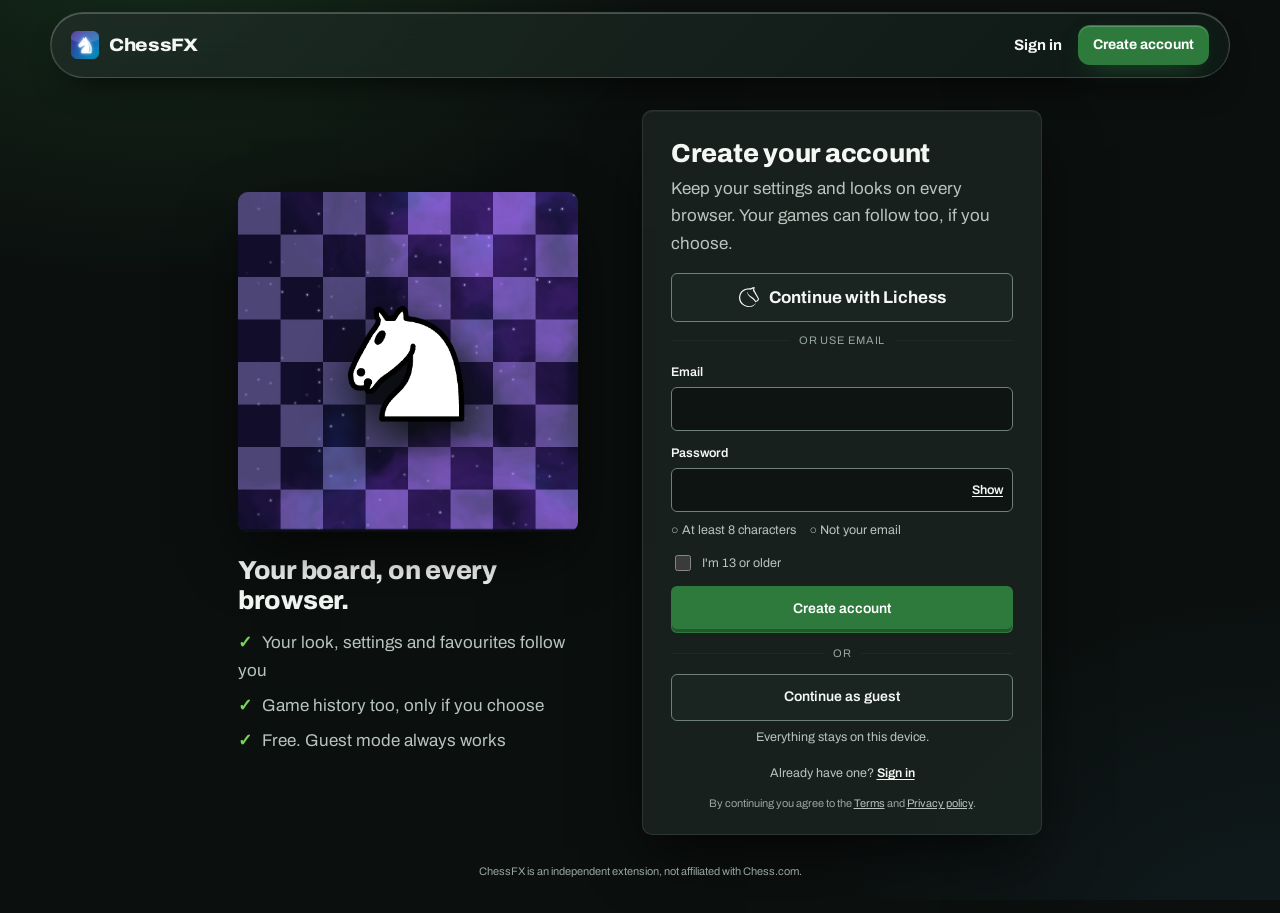
==== commit 3c089e5b: "Liquid glass: the board as a glass tablet, a glass control dock, a floating glass nav and tabs Desig" ====
--- a/account.html
+++ b/account.html
@@ -5,10 +5,10 @@
 <meta name="viewport" content="width=device-width, initial-scale=1">
 <title>Sign in · ChessFX</title>
 <link rel="icon" href="assets/icon.png">
-<link rel="stylesheet" href="assets/tokens.css?v=25">
-<link rel="stylesheet" href="assets/ui.css?v=25">
-<link rel="stylesheet" href="assets/account.css?v=25">
-<link rel="stylesheet" href="site.css?v=25">
+<link rel="stylesheet" href="assets/tokens.css?v=27">
+<link rel="stylesheet" href="assets/ui.css?v=27">
+<link rel="stylesheet" href="assets/account.css?v=27">
+<link rel="stylesheet" href="site.css?v=27">
 </head>
 <body>
 <header class="nav"><a class="brand" href="index.html"><img src="assets/icon.png" alt="" width="28" height="28"><b>ChessFX</b></a><div class="acct" id="acct"></div></header>
@@ -89,11 +89,11 @@
   </section>
   <p class="a-foot">ChessFX is an independent extension, not affiliated with Chess.com.</p>
 </main>
-<script src="assets/catalog.js?v=25"></script>
-<script src="assets/presets.js?v=25"></script>
-<script src="assets/settings.js?v=25"></script>
-<script src="assets/cloud-config.js?v=25"></script>
-<script src="auth.js?v=25"></script>
-<script src="account-page.js?v=25"></script>
+<script src="assets/catalog.js?v=27"></script>
+<script src="assets/presets.js?v=27"></script>
+<script src="assets/settings.js?v=27"></script>
+<script src="assets/cloud-config.js?v=27"></script>
+<script src="auth.js?v=27"></script>
+<script src="account-page.js?v=27"></script>
 </body>
 </html>
--- a/site.css
+++ b/site.css
@@ -1,6 +1,6 @@
 /* ChessFX website. Colours, radii and type come from the extension's own tokens (assets/tokens.css, html.cfx-app). */
 * { box-sizing: border-box; }
-html { scroll-behavior: smooth; scroll-padding-top: 80px; }
+html { scroll-behavior: smooth; }
 body { margin: 0; background: var(--cfx-env, var(--cfx-ink-0)); background-attachment: fixed; color: var(--cfx-text); font: 400 16px/1.6 var(--cfx-font); -webkit-font-smoothing: antialiased; }
 a { color: inherit; }
 h1, h2, h3 { margin: 0; letter-spacing: -.025em; line-height: 1.05; }
@@ -18,8 +18,6 @@
 .btn-lg { min-height: 52px; padding: 13px 24px; font-size: 17px; }
 
 /* Nav */
-.nav { position: sticky; top: 0; z-index: 20; display: flex; align-items: center; gap: 24px; padding: 12px max(20px, calc((100% - 1180px) / 2)); background: color-mix(in srgb, var(--cfx-ink-0) 82%, transparent); border-bottom: 1px solid var(--cfx-line); }
-@supports (backdrop-filter: blur(1px)) { .nav { backdrop-filter: blur(14px); } }
 .brand { display: inline-flex; align-items: center; gap: 10px; text-decoration: none; font-size: 18px; }
 .nav nav { display: flex; gap: 22px; margin-left: auto; }
 .nav nav a { color: var(--cfx-text-2); text-decoration: none; font-weight: 600; font-size: 15px; }
@@ -50,9 +48,8 @@
 #fx { pointer-events: none; }
 .board-bar { display: flex; align-items: center; gap: 12px; padding: 12px 4px 2px; }
 .look-name { font-weight: 800; font-size: 17px; margin-right: auto; }
-.seg { display: inline-flex; padding: 3px; border-radius: 10px; background: var(--cfx-ink-2); border: 1px solid var(--cfx-line); }
-.seg button { min-height: 32px; padding: 4px 12px; border: 0; border-radius: 8px; background: none; color: var(--cfx-text-2); font: inherit; font-weight: 700; font-size: 14px; cursor: pointer; }
-.seg button[aria-pressed="true"] { background: var(--cfx-go); color: var(--cfx-on-go); }
+.seg { display: inline-flex; padding: 3px; }
+.seg button { min-height: 32px; padding: 4px 12px; border: 0; background: none; color: var(--cfx-text-2); font: inherit; font-weight: 700; font-size: 14px; cursor: pointer; }
 .icon-btn { width: 40px; height: 40px; border-radius: 10px; border: 1px solid var(--cfx-line-strong); background: var(--cfx-ink-2); color: var(--cfx-text); font-size: 13px; cursor: pointer; }
 .chips { display: flex; flex-wrap: wrap; gap: 8px; }
 .chip { display: inline-flex; align-items: center; gap: 8px; min-height: 40px; padding: 4px 14px 4px 4px; border-radius: 999px; border: 1px solid var(--cfx-line-strong); background: var(--cfx-ink-1); color: var(--cfx-text); font: inherit; font-weight: 700; font-size: 14px; cursor: pointer; }
@@ -96,7 +93,6 @@
   .hero { grid-template-columns: 1fr; gap: 36px; padding-top: 40px; }
 }
 @media (max-width: 620px) {
-  .nav nav { display: none; }
   .nav-cta { margin-left: auto; }
   .gallery { grid-template-columns: repeat(2, 1fr); }
   .lede { font-size: 17px; }
@@ -115,7 +111,7 @@
 .doc h2 { font-size: 21px; margin: 32px 0 8px; }
 .doc p, .doc li { color: var(--cfx-text-2); }
 
-/* ===== chessskins-style header, hero and accounts (council: keep the live board, add a hero piece) ===== */
+/* ===== chessskins-style header, hero and accounts ===== */
 .tag { margin-left: 2px; padding: 1px 6px; border: 1px solid var(--cfx-accent); border-radius: 5px; color: var(--cfx-accent); font-size: 11px; font-weight: 800; letter-spacing: .08em; text-transform: uppercase; }
 .nav nav { margin-left: auto; margin-right: auto; }
 .acct { display: flex; align-items: center; gap: 16px; }
@@ -132,10 +128,6 @@
 .glow { position: absolute; inset: -12% -18% -6% -10%; z-index: -1; pointer-events: none; background: radial-gradient(closest-side, color-mix(in srgb, var(--cfx-accent) 26%, transparent), transparent 75%); filter: blur(10px); }
 .board-card { transform: rotateY(-9deg) rotateX(4deg); transform-origin: 60% 50%; transition: transform .6s var(--cfx-ease, ease); }
 .stage:hover .board-card { transform: rotateY(-4deg) rotateX(2deg); }
-.hero-piece { position: absolute; left: -11%; bottom: 9%; width: 30%; height: auto; pointer-events: none; filter: drop-shadow(0 26px 30px rgba(0, 0, 0, .65)) drop-shadow(0 0 22px color-mix(in srgb, var(--cfx-accent) 45%, transparent)); animation: float 5s ease-in-out infinite; }
-@keyframes float { 50% { transform: translateY(-14px) rotate(-3deg); } }
-/* The floating piece sits on the board card's lower-left corner: the caption starts after it. */
-.stage .board-bar { padding-left: 21%; }
 .apply-row { display: flex; flex-wrap: wrap; align-items: center; gap: 12px; margin: 0; color: var(--cfx-text-2); font-size: 14px; }
 
 /* My Account */
@@ -176,38 +168,28 @@
 @media (max-width: 920px) {
   .hero { min-height: 0; }
   .board-card, .stage:hover .board-card { transform: none; }
-  .hero-piece { width: 22%; left: -3%; bottom: 12%; }
-  .stage .board-bar { padding-left: 18%; }
   .me-grid { grid-template-columns: 1fr; }
 }
 @media (max-width: 620px) {
   .acct .nav-link { display: none; }
-  .hero-piece { display: none; }
-  .stage .board-bar { padding-left: 4px; }
-}
-@media (prefers-reduced-motion: reduce) { .hero-piece { animation: none; } .board-card { transition: none; } }
+}
+@media (prefers-reduced-motion: reduce) { .board-card { transition: none; } }
 @media (max-width: 620px) { .nav-cta { white-space: nowrap; padding: 8px 12px; font-size: 13px; } .tag { display: none; } }
 
 /* ===== Fixes and finish ===== */
 [hidden] { display: none !important; }
 /* The glow behind the board stays inside the hero (it used to widen the page below 1300px). */
 .hero { overflow-x: clip; }
-/* The knight sits on the board card's lower-left corner, clear of the look buttons. */
 .board-wrap { position: relative; }
-.hero-piece { left: -15%; bottom: -2%; width: 24%; }
-@media (max-width: 1100px) { .hero-piece { left: -13%; width: 21%; bottom: -2%; } }
-@media (max-width: 920px) { .hero-piece { width: 17%; left: -1%; bottom: -1%; } .stage .board-bar { padding-left: 17%; } }
 .btn[aria-disabled="true"] { cursor: default; }
 .btn:active:not([aria-disabled="true"]) { transform: translateY(1px); }
-.nav { transition: background-color .3s, box-shadow .3s; }
-.nav.scrolled { background: color-mix(in srgb, var(--cfx-ink-0) 94%, transparent); box-shadow: 0 10px 30px -18px rgba(0, 0, 0, .9); }
 
 /* Last move: the two squares glow under the pieces and glide to each new move. */
 .marks { pointer-events: none; }
 .marks i { position: absolute; width: 12.5%; height: 12.5%; background: color-mix(in srgb, var(--glow-w, #fff) 30%, rgb(255 214 64 / .18)); box-shadow: inset 0 0 0 2px color-mix(in srgb, var(--glow-w, #fff) 70%, transparent), inset 0 0 0 3px rgb(0 0 0 / .28); left: 0; top: 0; transition: transform .32s cubic-bezier(.2, .8, .2, 1); }
 
 /* ===== The one orchestrated moment: the page loads ===== */
-/* Headline lines rise in turn while the board card settles in, the pieces set up rank by rank, the knight lands. */
+/* Headline lines rise in turn while the board card settles in, the pieces set up rank by rank. */
 .js .hero-copy > * { animation: rise .9s cubic-bezier(.2, .8, .2, 1) backwards; }
 .js .hero-copy > :nth-child(2) { animation-delay: .08s; }
 .js .hero-copy > :nth-child(3) { animation-delay: .2s; }
@@ -218,8 +200,6 @@
 @keyframes settle { from { opacity: 0; transform: translateY(26px) rotateY(-18deg) rotateX(10deg) scale(.96); } }
 .pieces img.set { animation: set .55s cubic-bezier(.3, 1.35, .5, 1) var(--d, 0s) backwards; }
 @keyframes set { from { opacity: 0; translate: 0 -55%; } }
-.js .hero-piece { animation: land .9s cubic-bezier(.3, 1.3, .5, 1) 1.5s backwards, float 5s ease-in-out 2.4s infinite; }
-@keyframes land { from { opacity: 0; translate: -18px -46px; rotate: -14deg; } }
 .js .chips { animation: rise .8s cubic-bezier(.2, .8, .2, 1) 1.1s backwards; }
 
 /* ===== Motion that answers what you do ===== */
@@ -252,17 +232,14 @@
 .faq details[open] { border-color: var(--cfx-line-strong); }
 
 @media (prefers-reduced-motion: reduce) {
-  .js .hero-copy > *, .js .board-card, .js .hero-piece, .js .chips, .pieces img.set, .board.swap::after, .board.swap .pieces img, .board.swap #shader, .board.swap .poster, .hero-piece.swap { animation: none; }
+  .js .hero-copy > *, .js .board-card, .js .chips, .pieces img.set, .board.swap::after, .board.swap .pieces img, .board.swap #shader, .board.swap .poster { animation: none; }
   .flat { transition: none; }
   .marks i, .faq details::details-content, .faq summary::after { transition: none; }
 }
 
 /* ===== Council round 1 ===== */
-/* The knight answers a look switch like the board does. */
-.js .hero-piece.swap { animation: pop .45s cubic-bezier(.3, 1.4, .5, 1), float 5s ease-in-out .45s infinite; }
-/* Header: one line at every width (links hide below 900px, account actions stay on the right). */
+/* Header labels stay on one line. */
 .nav-link, .nav-cta, .acct a, .acct button, .nav nav a { white-space: nowrap; }
-@media (max-width: 900px) { .nav nav { display: none; } .acct { margin-left: auto; } }
 /* Tablets: the board card stays a comfortable size instead of filling the width. */
 @media (min-width: 621px) and (max-width: 920px) { .stage { width: 100%; max-width: 560px; justify-self: center; } }
 /* Look names never break inside a button. */
@@ -284,10 +261,6 @@
   .marks i { outline: 2px solid Highlight; outline-offset: -2px; }
 }
 @media (prefers-reduced-motion: reduce) { .btn, .credits summary::after { transition: none; } }
-/* Tablets: the knight sits a little further out so the a1 rook stays readable. Narrow phones: tighter stats. */
-@media (min-width: 621px) and (max-width: 920px) { .hero-piece { left: -3.5%; bottom: -2%; width: 16%; } .stage .board-bar { padding-left: 15%; } }
-/* Phones: no knight, so the caption bar needs no room for it. */
-@media (max-width: 620px) { .stage .board-bar { padding-left: 4px; } }
 
 /* ===== UX research pass (council-approved) ===== */
 /* No announcement bar any more: the hero fills the screen under the 65px header. */
@@ -316,7 +289,7 @@
   .board-bar .seg { flex: 1; }
   .board-bar .seg button { flex: 1; }
 }
-/* Desktop: 2px more for the caption. Small laptops (921-1100px, where the knight takes a fifth of the bar): two rows, like phones. */
+/* Desktop: 2px more for the caption. Small laptops (921-1100px): two rows, like phones. */
 .board-bar { column-gap: 10px; }
 @media (min-width: 921px) and (max-width: 1100px) {
   .board-bar { flex-wrap: wrap; row-gap: 8px; }
@@ -563,20 +536,15 @@
 .cb-mark img { width: 64px; height: 64px; margin-bottom: 8px; border-radius: 16px; box-shadow: 0 14px 34px rgba(0, 0, 0, .6); }
 .cb-mark b { font-stretch: 125%; font-weight: 800; font-size: 36px; line-height: 1; letter-spacing: -.03em; }
 #backName { color: var(--cfx-text); font-weight: 600; opacity: .85; }
-/* The knight drifts against the card's lean and turns to face the pointer. */
-.hero-piece { translate: var(--kx, 0px) var(--ky, 0px); transition: scale .35s cubic-bezier(.3, 1.4, .5, 1); }
-.hero-piece.face-right { scale: -1 1; }
 @media (max-width: 920px) { .board-card, .stage:hover .board-card { --rx: 0deg; --ry: 0deg; } }
-@media (prefers-reduced-motion: reduce) { .hero-piece { transition: none; } }
 
 /* ===== Looks: the presets first; Boards and Pieces tabs to mix your own ===== */
 .looks-head { display: flex; flex-wrap: wrap; align-items: flex-end; justify-content: space-between; gap: 20px 40px; }
 .looks-head .sub { max-width: 34em; }
-.tabs { display: inline-flex; flex: none; padding: 4px; border-radius: 14px; border: 1px solid var(--cfx-line); background: var(--cfx-ink-1); }
-.tabs [role="tab"] { min-height: 40px; padding: 6px 16px; border: 0; border-radius: 10px; background: none; color: var(--cfx-text-2); font: inherit; font-weight: 700; font-size: 15px; cursor: pointer; transition: background-color .2s, color .2s; }
+.tabs { display: inline-flex; flex: none; padding: 4px; }
+.tabs [role="tab"] { min-height: 40px; padding: 6px 16px; border: 0; background: none; color: var(--cfx-text-2); font: inherit; font-weight: 700; font-size: 15px; cursor: pointer; transition: color .2s; }
 .tabs [role="tab"]:hover { color: var(--cfx-text); }
 .tabs [role="tab"] small { margin-left: 6px; color: var(--cfx-text-3); font-size: 13px; font-weight: 600; font-variant-numeric: tabular-nums; }
-.tabs [aria-selected="true"] { background: var(--cfx-ink-3); color: var(--cfx-text); }
 .panel { margin-top: 28px; }
 .panel-note { margin: 0 0 16px; color: var(--cfx-text-2); font-size: 15px; }
 .panel .gallery, .panel .sets { margin-top: 0; }
@@ -636,8 +604,6 @@
 .stage .chip:hover img { transform: scale(1.08); }
 .stage .chip img { transition: transform .2s; }
 
-/* Council polish (visual). The header's logo lines up with the page's content edge. */
-.nav { padding-inline: max(20px, calc((100% - 1140px) / 2)); }
 /* Primary buttons: a soft lit edge and glow instead of the game-style lip. */
 .btn-go { box-shadow: inset 0 1px 0 rgba(255, 255, 255, .2), 0 10px 26px -12px color-mix(in srgb, var(--cfx-go) 75%, transparent); }
 /* Feature cards: a faint lit surface and a top highlight, so they read as objects rather than flat boxes. */
@@ -661,3 +627,78 @@
   .stage .chip { width: 44px; height: 44px; }
   .linkbtn { min-height: 44px; }
 }
+
+/* ===== Liquid glass (step 1) ===== */
+.hero { --tint: #a98dff; --tint2: #61dfff; }
+.glass-filters { position: absolute; pointer-events: none; }
+.stage { gap: 20px; }
+.stage .glow { inset: -12% -12% 2%; background: radial-gradient(ellipse at 22% 30%, color-mix(in srgb, var(--tint) 30%, transparent), transparent 65%), radial-gradient(ellipse at 85% 65%, color-mix(in srgb, var(--tint2) 24%, transparent), transparent 65%); filter: blur(32px); }
+/* Filters live on a childless rim, never on the preserve-3d card or its sharp content planes. */
+.board-card { background: transparent; border-color: color-mix(in srgb, var(--tint) 28%, #ffffff38); box-shadow: 0 40px 90px -40px #000, 0 0 18px -6px color-mix(in srgb, var(--tint2) 45%, transparent), inset 0 1px 0 #ffffff70; }
+.board-card::before { content: ''; position: absolute; inset: 11px; border-radius: 12px; background: var(--cfx-ink-1); transform: translateZ(0); backface-visibility: hidden; pointer-events: none; }
+.board-card::after { content: ''; position: absolute; inset: 11px; border: 1px solid transparent; border-top-color: #ffffff80; border-left-color: color-mix(in srgb, var(--tint) 55%, #ffffff55); border-radius: 12px; transform: translateZ(2px); backface-visibility: hidden; pointer-events: none; }
+.glass-rim { position: absolute; inset: 0; border-radius: inherit; pointer-events: none; transform: translateZ(1px); background: linear-gradient(135deg, #ffffff26, color-mix(in srgb, var(--tint) 16%, transparent) 40%, color-mix(in srgb, var(--tint2) 20%, transparent)); box-shadow: inset 1px 1px 0 #ffffff8c, inset -1px -1px 0 color-mix(in srgb, var(--tint2) 45%, transparent);
+  clip-path: polygon(evenodd, 0 0, 100% 0, 100% 100%, 0 100%, 0 0, 12px 12px, 12px calc(100% - 12px), calc(100% - 12px) calc(100% - 12px), calc(100% - 12px) 12px, 12px 12px);
+  -webkit-backdrop-filter: blur(6px) saturate(1.5); backdrop-filter: blur(6px) saturate(1.5); }
+/* Exactly one surface uses refraction, clipped to the 12px perimeter. Other engines keep the frost above. */
+.glass-refract .glass-rim { backdrop-filter: url(#glassRefraction) blur(6px) saturate(1.5); }
+.board-card > .pbar, .board-card > .board-bar { background: var(--cfx-ink-1); }
+.board-card > .pbar { border-radius: 8px; }
+.board-card > .pbar:first-of-type { padding-top: 0; }
+.stage .board-bar { padding: 10px 4px 3px; }
+.stage .board-bar::after { content: none; }
+.stage .look-name { flex: 1 1 auto; }
+.glare { background: radial-gradient(ellipse at var(--gx, 50%) var(--gy, 30%), #ffffff42, color-mix(in srgb, var(--tint) 10%, transparent) 22%, transparent 48%), linear-gradient(125deg, #ffffff0a, transparent 32%, color-mix(in srgb, var(--tint2) 5%, transparent) 75%, transparent); }
+.glass-dock { display: flex; align-items: center; gap: 6px; min-width: 0; padding: 8px; border-radius: 999px; border: 1px solid #ffffff30; background: linear-gradient(135deg, #ffffff12, #ffffff03), rgb(13 25 20 / .78); -webkit-backdrop-filter: blur(18px) saturate(1.6); backdrop-filter: blur(18px) saturate(1.6); box-shadow: inset 0 1px 0 #ffffff38, inset 1px 0 0 #ffffff14, 0 18px 36px -20px #000; }
+html.js .stage .glass-dock .chips { min-height: 40px; }
+.stage .glass-dock .chips { flex: 1 1 0; min-width: 44px; justify-content: safe center; gap: 5px; padding: 4px; animation: none; }
+.stage .glass-dock .chip { width: 32px; height: 32px; background: #ffffff08; }
+.stage .glass-dock .chip img { width: 26px; height: 26px; }
+.glass-dock .seg { flex: none; }
+.glass-dock .seg button { padding-inline: 8px; border-radius: 999px; font-size: 12px; }
+.glass-dock .icon-btn, .stage .glass-dock .chip-dice { flex: none; width: 36px; height: 36px; min-height: 36px; margin: 0; padding: 0; border-radius: 50%; background: #ffffff08; border-color: #ffffff26; align-self: center; }
+.glass-dock .chip-dice .dice-label { position: absolute; width: 1px; height: 1px; overflow: hidden; clip: rect(0 0 0 0); white-space: nowrap; }
+.glass-dock #sound, .glass-dock #pause { order: 0; margin: 0; }
+/* Compact columns and phones wrap within the same dock; all eight swatches stay available. */
+@container (max-width: 420px) {
+  .glass-dock { flex-wrap: wrap; justify-content: center; border-radius: 26px; }
+  .stage .glass-dock .chips { flex-basis: 100%; flex-wrap: wrap; overflow: visible; }
+}
+@media (pointer: coarse) {
+  .stage .glass-dock .chip { width: 44px; height: 44px; }
+  .glass-dock .icon-btn, .stage .glass-dock .chip-dice { width: 44px; height: 44px; min-height: 44px; }
+  .glass-dock .seg button { min-height: 40px; }
+}
+@media (prefers-reduced-motion: reduce) { .glare { transition: none; } }
+@media (forced-colors: active) { .glass-dock, .glass-rim { border: 1px solid CanvasText; } .stage .glow { display: none; } }
+
+/* ===== Liquid glass (step 2) ===== */
+/* Leave room for the capsule's top gap, height and focus outline at anchor destinations. */
+html { scroll-padding-top: 100px; }
+.nav { position: sticky; top: 12px; z-index: 20; display: flex; align-items: center; gap: 24px; width: calc(100% - 24px); max-width: 1180px; margin: 12px auto 0; padding: 12px 20px; border-radius: 999px; border: 1px solid #ffffff30; background: linear-gradient(135deg, #ffffff12, #ffffff03), rgb(13 25 20 / .82); -webkit-backdrop-filter: blur(18px) saturate(1.6); backdrop-filter: blur(18px) saturate(1.6); box-shadow: inset 0 1px 0 #ffffff38, inset 1px 0 0 #ffffff14, 0 18px 36px -20px #000; transition: background-color .3s; }
+.nav.scrolled { background-color: rgb(13 25 20 / .9); }
+.nav .brand { flex: none; }
+.nav .acct { margin-left: auto; flex: none; }
+
+/* Both segmented controls share a frosted track and a softly raised, highlighted lens. */
+.tabs, .glass-dock .seg { border-radius: 999px; border: 1px solid #ffffff26; background: linear-gradient(135deg, #ffffff0d, #ffffff03), rgb(13 25 20 / .78); -webkit-backdrop-filter: blur(18px) saturate(1.6); backdrop-filter: blur(18px) saturate(1.6); box-shadow: inset 0 1px 0 #ffffff20; }
+.tabs { position: relative; isolation: isolate; max-width: 100%; }
+.tabs [role="tab"], .seg button { border-radius: 999px; }
+.tabs [role="tab"] { position: relative; z-index: 1; min-width: 0; }
+.tab-lens, .tabs:not(.lens-ready) [aria-selected="true"], .glass-dock .seg button[aria-pressed="true"] { background: linear-gradient(180deg, #ffffff24, #ffffff0b); box-shadow: inset 0 1px 0 #ffffff66, inset 0 0 0 1px #ffffff24, 0 3px 8px #00000040; }
+.tabs [aria-selected="true"], .tabs [aria-selected="true"] small, .glass-dock .seg button[aria-pressed="true"] { color: var(--cfx-accent); }
+.tab-lens { position: absolute; top: 4px; bottom: 4px; left: 0; border-radius: 999px; pointer-events: none; visibility: hidden; }
+.lens-ready .tab-lens { visibility: visible; transition: transform .28s cubic-bezier(.2, .8, .2, 1), width .28s cubic-bezier(.2, .8, .2, 1); }
+/* Hide section links before they crowd the auth actions, including extension Settings. */
+@media (max-width: 1100px) { .nav nav { display: none; } }
+@media (max-width: 620px) {
+  .nav { top: 10px; width: calc(100% - 20px); margin-top: 10px; padding: 8px 12px; gap: 10px; }
+  .nav > .nav-link { display: none; }
+}
+@media (prefers-reduced-motion: reduce) { .nav, .lens-ready .tab-lens, .tabs [role="tab"], .glass-dock .seg button { transition: none; } }
+@media (forced-colors: active) {
+  .nav, .tabs, .glass-dock .seg { border: 1px solid CanvasText; }
+  .tab-lens { display: none; }
+  .tabs [aria-selected="true"], .glass-dock .seg button[aria-pressed="true"] { background: Highlight; color: HighlightText; box-shadow: none; forced-color-adjust: none; }
+  .tabs [aria-selected="true"] small { color: inherit; }
+}
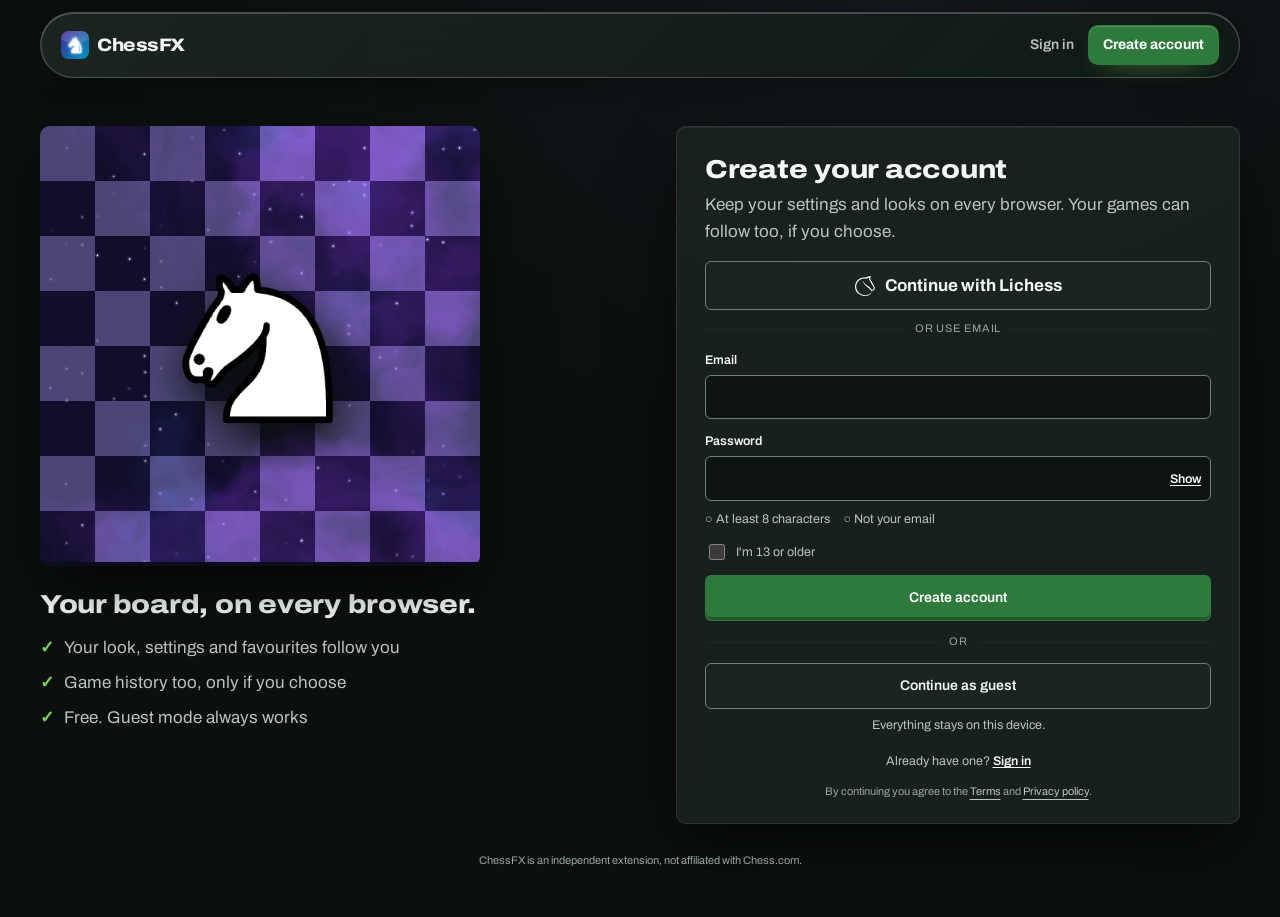
==== commit feb80473: "Website revamp: a board studio that wears your look Built by Claude and Codex together: both analyse" ====
--- a/account.html
+++ b/account.html
@@ -5,10 +5,10 @@
 <meta name="viewport" content="width=device-width, initial-scale=1">
 <title>Sign in · ChessFX</title>
 <link rel="icon" href="assets/icon.png">
-<link rel="stylesheet" href="assets/tokens.css?v=27">
-<link rel="stylesheet" href="assets/ui.css?v=27">
-<link rel="stylesheet" href="assets/account.css?v=27">
-<link rel="stylesheet" href="site.css?v=27">
+<link rel="stylesheet" href="assets/tokens.css?v=41">
+<link rel="stylesheet" href="assets/ui.css?v=41">
+<link rel="stylesheet" href="assets/account.css?v=41">
+<link rel="stylesheet" href="site.css?v=41">
 </head>
 <body>
 <header class="nav"><a class="brand" href="index.html"><img src="assets/icon.png" alt="" width="28" height="28"><b>ChessFX</b></a><div class="acct" id="acct"></div></header>
@@ -41,10 +41,10 @@
         <input id="email" type="email" autocomplete="email" required aria-describedby="emailErr">
         <small id="emailErr" class="a-err"></small>
       </label>
-      <label class="a-field"><span class="a-labelrow">Password <button type="button" id="toForgot" class="a-link a-small">Forgot password?</button></span>
+      <div class="a-field"><span class="a-labelrow"><label for="password">Password</label> <button type="button" id="toForgot" class="a-link a-small">Forgot password?</button></span>
         <span class="a-pw"><input id="password" type="password" required aria-describedby="pwErr pwRules"><button type="button" id="showPw" class="a-link" aria-pressed="false">Show</button></span>
         <small id="pwErr" class="a-err"></small>
-      </label>
+      </div>
       <ul id="pwRules" class="a-rules" aria-label="Password rules">
         <li data-rule="len">At least 8 characters</li>
         <li data-rule="mail">Not your email</li>
@@ -89,11 +89,11 @@
   </section>
   <p class="a-foot">ChessFX is an independent extension, not affiliated with Chess.com.</p>
 </main>
-<script src="assets/catalog.js?v=27"></script>
-<script src="assets/presets.js?v=27"></script>
-<script src="assets/settings.js?v=27"></script>
-<script src="assets/cloud-config.js?v=27"></script>
-<script src="auth.js?v=27"></script>
-<script src="account-page.js?v=27"></script>
+<script src="assets/catalog.js?v=41"></script>
+<script src="assets/presets.js?v=41"></script>
+<script src="assets/settings.js?v=41"></script>
+<script src="assets/cloud-config.js?v=41"></script>
+<script src="auth.js?v=41"></script>
+<script src="account-page.js?v=41"></script>
 </body>
 </html>
--- a/site.css
+++ b/site.css
@@ -1,704 +1,644 @@
-/* ChessFX website. Colours, radii and type come from the extension's own tokens (assets/tokens.css, html.cfx-app). */
-* { box-sizing: border-box; }
-html { scroll-behavior: smooth; }
-body { margin: 0; background: var(--cfx-env, var(--cfx-ink-0)); background-attachment: fixed; color: var(--cfx-text); font: 400 16px/1.6 var(--cfx-font); -webkit-font-smoothing: antialiased; }
-a { color: inherit; }
-h1, h2, h3 { margin: 0; letter-spacing: -.025em; line-height: 1.05; }
-.sr { position: absolute; width: 1px; height: 1px; overflow: hidden; clip: rect(0 0 0 0); white-space: nowrap; }
-.skip { position: absolute; left: 12px; top: -60px; z-index: 50; padding: 10px 14px; border-radius: 8px; background: var(--cfx-go); color: var(--cfx-on-go); font-weight: 700; }
-.skip:focus { top: 12px; }
-:focus-visible { outline: 2px solid var(--cfx-accent); outline-offset: 3px; }
-
-/* Buttons */
-.btn { display: inline-flex; align-items: center; justify-content: center; gap: 8px; min-height: 44px; padding: 10px 18px; border-radius: 12px; font-weight: 700; text-decoration: none; border: 1px solid transparent; cursor: pointer; transition: filter .15s, background .15s, border-color .15s; }
-.btn-go { background: var(--cfx-go); color: var(--cfx-on-go); box-shadow: var(--cfx-edge); }
-.btn-go:hover { filter: brightness(1.08); }
-.btn-ghost { border-color: var(--cfx-line-strong); background: transparent; color: var(--cfx-text); }
-.btn-ghost:hover { background: var(--cfx-ink-2); }
-.btn-lg { min-height: 52px; padding: 13px 24px; font-size: 17px; }
-
-/* Nav */
-.brand { display: inline-flex; align-items: center; gap: 10px; text-decoration: none; font-size: 18px; }
-.nav nav { display: flex; gap: 22px; margin-left: auto; }
-.nav nav a { color: var(--cfx-text-2); text-decoration: none; font-weight: 600; font-size: 15px; }
-.nav nav a:hover { color: var(--cfx-text); }
-.nav-cta { min-height: 40px; padding: 8px 14px; font-size: 14px; }
-
-/* Hero */
-.hero { display: grid; grid-template-columns: 1.05fr 1fr; gap: 56px; align-items: center; max-width: 1180px; margin: 0 auto; padding: 64px 20px 40px; }
-.hero h1 { font-size: clamp(44px, 6.4vw, 84px); font-weight: 900; }
-.lede { max-width: 30em; margin: 22px 0 28px; color: var(--cfx-text-2); font-size: 19px; }
-.ctas { display: flex; flex-wrap: wrap; gap: 12px; }
-
-.stage { display: flex; flex-direction: column; gap: 14px; }
-.board-card { margin: 0; padding: 12px; border-radius: 22px; background: var(--cfx-ink-1); border: 1px solid var(--cfx-glass-line, var(--cfx-line)); box-shadow: 0 40px 90px -40px rgba(0, 0, 0, .9), var(--cfx-glass-hi, none); }
-.board { position: relative; aspect-ratio: 1; border-radius: 12px; overflow: hidden; background: #1e1946; }
-.board > * { position: absolute; inset: 0; width: 100%; height: 100%; }
-.poster { object-fit: cover; }
-#shader { opacity: 0; transition: opacity .5s; }
-.board.live #shader { opacity: 1; }
-.flat { display: none; background: repeating-conic-gradient(#769656 0 25%, #eeeed2 0 50%) 0 0 / 25% 25%; }
-.board.original .flat { display: block; }
-.board.original #shader, .board.original .poster { visibility: hidden; }
-.pieces img { position: absolute; left: 0; top: 0; width: 12.5%; height: 12.5%; transition: transform .32s cubic-bezier(.2, .8, .2, 1), opacity .25s; will-change: transform; }
-.pieces img.w { filter: drop-shadow(0 0 4px var(--glow-w, transparent)); }
-.pieces img.b { filter: drop-shadow(0 0 4px var(--glow-b, transparent)); }
-.board.original .pieces img { filter: none; }
-.pieces img.gone { opacity: 0; }
-#fx { pointer-events: none; }
-.board-bar { display: flex; align-items: center; gap: 12px; padding: 12px 4px 2px; }
-.look-name { font-weight: 800; font-size: 17px; margin-right: auto; }
-.seg { display: inline-flex; padding: 3px; }
-.seg button { min-height: 32px; padding: 4px 12px; border: 0; background: none; color: var(--cfx-text-2); font: inherit; font-weight: 700; font-size: 14px; cursor: pointer; }
-.icon-btn { width: 40px; height: 40px; border-radius: 10px; border: 1px solid var(--cfx-line-strong); background: var(--cfx-ink-2); color: var(--cfx-text); font-size: 13px; cursor: pointer; }
-.chips { display: flex; flex-wrap: wrap; gap: 8px; }
-.chip { display: inline-flex; align-items: center; gap: 8px; min-height: 40px; padding: 4px 14px 4px 4px; border-radius: 999px; border: 1px solid var(--cfx-line-strong); background: var(--cfx-ink-1); color: var(--cfx-text); font: inherit; font-weight: 700; font-size: 14px; cursor: pointer; }
-.chip img { width: 30px; height: 30px; border-radius: 50%; object-fit: cover; }
-.chip[aria-pressed="true"] { border-color: var(--cfx-accent); background: var(--cfx-ink-2); }
-.chip:hover { border-color: var(--cfx-text-3); }
-
-/* Steps */
-.steps { max-width: 1180px; margin: 0 auto; padding: 20px 20px 10px; }
-.steps ol { display: grid; grid-template-columns: repeat(3, 1fr); gap: 16px; margin: 0; padding: 0; list-style: none; counter-reset: s; }
-.steps li { counter-increment: s; display: flex; flex-direction: column; gap: 4px; padding: 20px 22px; border-radius: 16px; border: 1px solid var(--cfx-line); background: var(--cfx-ink-1); }
-.steps li::before { content: counter(s); display: grid; place-items: center; width: 30px; height: 30px; margin-bottom: 8px; border-radius: 50%; background: var(--cfx-go); color: var(--cfx-on-go); font-weight: 800; }
-
-/* Sections */
-.sec { max-width: 1180px; margin: 0 auto; padding: 88px 20px 0; }
-.sec h2, .final h2 { font-size: clamp(32px, 4.4vw, 54px); font-weight: 900; }
-.sub { max-width: 40em; margin: 14px 0 0; color: var(--cfx-text-2); font-size: 18px; }
-.gallery { display: grid; grid-template-columns: repeat(auto-fill, minmax(148px, 1fr)); gap: 12px; margin-top: 32px; }
-.tile { position: relative; display: block; padding: 0; overflow: hidden; border-radius: 14px; border: 1px solid var(--cfx-line); background: var(--cfx-ink-1); color: var(--cfx-text); font: inherit; text-align: left; cursor: pointer; transition: transform .2s, border-color .2s; }
-.tile:hover { transform: translateY(-3px); border-color: var(--cfx-line-strong); }
-.tile img { display: block; width: 100%; height: auto; aspect-ratio: 1; object-fit: cover; }
-.tile span { display: block; padding: 10px 12px; font-weight: 700; font-size: 14px; }
-.faq { margin-top: 28px; display: flex; flex-direction: column; gap: 10px; max-width: 820px; }
-.faq details { border-radius: 14px; border: 1px solid var(--cfx-line); background: var(--cfx-ink-1); }
-.faq summary { padding: 16px 20px; font-weight: 700; cursor: pointer; }
-.faq p { margin: 0; padding: 0 20px 18px; color: var(--cfx-text-2); }
-.final { max-width: 1180px; margin: 96px auto 0; padding: 64px 20px; text-align: center; border-top: 1px solid var(--cfx-line); }
-.final .sub { margin: 14px auto 28px; }
-
-/* Footer */
-.foot { max-width: 1180px; margin: 0 auto; padding: 28px 20px 40px; border-top: 1px solid var(--cfx-line); color: var(--cfx-text-3); font-size: 14px; }
-.foot-row { display: flex; flex-wrap: wrap; align-items: center; gap: 16px; }
-.foot nav { display: flex; gap: 18px; margin-left: auto; }
-.foot nav a { color: var(--cfx-text-2); }
-.disclaimer { margin: 18px 0 8px; }
-.credits summary { cursor: pointer; color: var(--cfx-text-2); }
-.credits ul { columns: 2; }
-
-/* Narrow screens */
-@media (max-width: 920px) {
-  .hero { grid-template-columns: 1fr; gap: 36px; padding-top: 40px; }
-}
-@media (max-width: 620px) {
-  .nav-cta { margin-left: auto; }
-  .gallery { grid-template-columns: repeat(2, 1fr); }
-  .lede { font-size: 17px; }
-  .credits ul { columns: 1; }
-}
-@media (prefers-reduced-motion: reduce) {
-  html { scroll-behavior: auto; }
-  .pieces img, .tile, #shader { transition: none; }
-  .tile:hover { transform: none; }
-}
-@media (forced-colors: active) { .btn, .chip, .feat, .tile, .faq details { border: 1px solid CanvasText; } }
-
-/* Privacy policy and terms (generated from the extension's account/ pages by tools/build-site.mjs) */
-.doc { max-width: 760px; margin: 0 auto; padding: 48px 20px 80px; }
-.doc h1 { font-size: clamp(34px, 5vw, 48px); font-weight: 900; margin-bottom: 6px; }
-.doc h2 { font-size: 21px; margin: 32px 0 8px; }
-.doc p, .doc li { color: var(--cfx-text-2); }
-
-/* ===== chessskins-style header, hero and accounts ===== */
-.tag { margin-left: 2px; padding: 1px 6px; border: 1px solid var(--cfx-accent); border-radius: 5px; color: var(--cfx-accent); font-size: 11px; font-weight: 800; letter-spacing: .08em; text-transform: uppercase; }
-.nav nav { margin-left: auto; margin-right: auto; }
-.acct { display: flex; align-items: center; gap: 16px; }
-.nav-link { color: var(--cfx-text); font-weight: 700; font-size: 15px; text-decoration: none; }
-.linkbtn { padding: 0; border: 0; background: none; color: var(--cfx-text-2); font: inherit; font-weight: 600; font-size: 14px; cursor: pointer; }
+/* 1. Font and design tokens */
+@font-face {
+  font-family: Archivo;
+  src: url('fonts/archivo-var.woff2') format('woff2');
+  font-weight: 100 900;
+  font-stretch: 62% 125%;
+  font-display: swap;
+}
+:root {
+  --space-1: 4px;
+  --space-2: 8px;
+  --space-3: 12px;
+  --space-4: 16px;
+  --space-6: 24px;
+  --space-8: 32px;
+  --space-12: 48px;
+  --space-18: 72px;
+  --space-26: 104px;
+  --type-hero: clamp(44px, min(6.4vw, 10.5vh), 88px);
+  --type-section: clamp(32px, 4.2vw, 52px);
+  --type-title: clamp(20px, 2vw, 26px);
+  --type-body: 17px;
+  --type-small: 14px;
+  --type-meta: 13px;
+  --leading-display: 1.02;
+  --leading-title: 1.2;
+  --leading-body: 1.6;
+  --leading-small: 1.45;
+  --radius-pill: 999px;
+  --radius-frame: 22px;
+  --radius-card: 14px;
+  --radius-control: 10px;
+  --radius-input: 8px;
+  --shadow-1: 0 12px 28px -16px #000a;
+  --shadow-2: 0 40px 90px -40px #000e;
+  --glass-bg: linear-gradient(135deg, #ffffff10, #ffffff03), rgb(13 23 19 / .88);
+  --glass-line: #ffffff36;
+  --glass-highlight: inset 0 1px 0 #ffffff38, inset 1px 0 0 #ffffff12;
+  --glass-filter: blur(18px) saturate(1.5);
+  --lens-bg: linear-gradient(180deg, #ffffff24, #ffffff0b);
+  --lens-shadow: inset 0 1px 0 #ffffff66, inset 0 0 0 1px #ffffff24, 0 3px 8px #0004;
+  --tint: #a98dff;
+  --tint2: #61dfff;
+  --look-ring: color-mix(in srgb, var(--tint) 60%, white);
+  --container: 1200px;
+  --gutter: 24px;
+  --section-gap: var(--space-26);
+  --control-size: 40px;
+  --swatch-size: 36px;
+  interpolate-size: allow-keywords;
+  color-scheme: dark;
+}
+
+/* 2. Base and accessibility */
+*, *::before, *::after { box-sizing: border-box; }
+html { scroll-behavior: smooth; scroll-padding-top: 110px; }
+body {
+  margin: 0;
+  background: radial-gradient(1000px 640px at 70% 0, color-mix(in srgb, var(--tint) 5%, transparent), transparent 70%), var(--cfx-ink-0, #0b0f0e);
+  background-attachment: fixed;
+  color: var(--cfx-text, #f4f7f4);
+  font: 400 var(--type-body)/var(--leading-body) Archivo, var(--cfx-font, sans-serif);
+  font-stretch: 100%;
+  -webkit-font-smoothing: antialiased;
+}
+a { color: inherit; text-underline-offset: 4px; }
+a:hover { text-decoration-color: var(--cfx-accent); }
+a:is(.btn, .cfx-btn), a:is(.btn, .cfx-btn):hover { text-decoration: none; }
+button, input, select, textarea { font: inherit; color: inherit; }
+button { -webkit-tap-highlight-color: transparent; }
+img, canvas, svg { vertical-align: middle; }
+h1, h2, h3 { margin: 0; font-weight: 800; line-height: var(--leading-display); letter-spacing: -.03em; }
+h1, h2 { font-stretch: 116%; text-wrap: balance; }
+h2 { font-size: var(--type-section); }
+h3 { font-size: var(--type-title); font-stretch: 112%; line-height: var(--leading-title); letter-spacing: -.015em; }
+p { text-wrap: pretty; }
+:focus-visible { outline: 2px solid var(--cfx-accent); outline-offset: 4px; }
+::selection { background: var(--cfx-go); color: var(--cfx-on-go); }
+[hidden] { display: none !important; }
+.sr, .dice-label, .chips .chip > span {
+  position: absolute; width: 1px; height: 1px; padding: 0; margin: -1px;
+  overflow: hidden; clip-path: inset(50%); white-space: nowrap; border: 0;
+}
+.skip { position: fixed; top: 12px; left: var(--gutter); z-index: 100; padding: 10px 16px; border-radius: var(--radius-input); background: var(--cfx-go); color: var(--cfx-on-go); font-weight: 700; transform: translateY(-160%); }
+.skip:focus { transform: none; }
+
+/* 3. Shared layout and section rhythm */
+.nav, .hero, .sec, .final, .foot, .me-wrap {
+  width: min(var(--container), calc(100% - var(--gutter) * 2));
+  margin-inline: auto;
+}
+.sec { margin-top: var(--section-gap); }
+.sub { max-width: 40em; margin: var(--space-4) 0 0; color: var(--cfx-text-2); }
+.hero-copy, .stage, .studio-main, .studio-preview, .final-copy { min-width: 0; }
+
+/* 4. Components: actions, status, glass, cards and fields */
+.btn { display: inline-flex; align-items: center; justify-content: center; gap: 8px; min-height: 44px; padding: 10px 18px; border: 1px solid transparent; border-radius: var(--radius-control); background: var(--cfx-ink-2); color: var(--cfx-text); font-weight: 700; font-size: var(--type-small); line-height: var(--leading-small); text-align: center; text-decoration: none; cursor: pointer; transition: background-color .18s, border-color .18s, filter .18s, transform .15s; }
+.btn-go { background: var(--cfx-go); color: var(--cfx-on-go); box-shadow: inset 0 1px 0 #ffffff30, 0 10px 26px -16px var(--cfx-accent); }
+.btn-go:hover:not(:disabled) { filter: brightness(1.1); }
+.btn-ghost { background: transparent; border-color: var(--cfx-line-strong); }
+.btn-ghost:hover:not(:disabled), .btn-danger:hover:not(:disabled) { background: var(--cfx-ink-2); }
+.btn-danger { background: transparent; border-color: var(--cfx-loss); color: var(--cfx-loss); }
+.btn-lg { min-height: 52px; padding: 13px 24px; font-size: var(--type-body); }
+.btn:active:not(:disabled):not([aria-disabled="true"]) { transform: translateY(1px); }
+.btn:disabled, .btn[aria-disabled="true"] { opacity: .6; cursor: default; }
+.linkbtn { padding: 4px 0; border: 0; background: none; color: var(--cfx-text-2); font-size: var(--type-small); font-weight: 600; cursor: pointer; }
+.nav-link { color: var(--cfx-text-2); font-size: var(--type-small); font-weight: 600; text-decoration: none; }
 .linkbtn:hover, .nav-link:hover { color: var(--cfx-text); }
-.me { display: inline-flex; align-items: center; gap: 8px; color: var(--cfx-text); font-weight: 700; font-size: 15px; text-decoration: none; }
-.me i { display: inline-grid; place-items: center; width: 30px; height: 30px; border-radius: 50%; background: var(--cfx-go); color: var(--cfx-on-go); font-style: normal; font-weight: 800; }
-
-.hero { min-height: calc(100vh - 110px); padding-top: 48px; padding-bottom: 48px; }
-.hero h1 { font-size: clamp(48px, 7vw, 96px); letter-spacing: -.035em; }
-
-.stage { position: relative; perspective: 1400px; }
-.glow { position: absolute; inset: -12% -18% -6% -10%; z-index: -1; pointer-events: none; background: radial-gradient(closest-side, color-mix(in srgb, var(--cfx-accent) 26%, transparent), transparent 75%); filter: blur(10px); }
-.board-card { transform: rotateY(-9deg) rotateX(4deg); transform-origin: 60% 50%; transition: transform .6s var(--cfx-ease, ease); }
-.stage:hover .board-card { transform: rotateY(-4deg) rotateX(2deg); }
-.apply-row { display: flex; flex-wrap: wrap; align-items: center; gap: 12px; margin: 0; color: var(--cfx-text-2); font-size: 14px; }
-
-/* My Account */
-.me-wrap { max-width: 1100px; margin: 0 auto; padding: 48px 20px 40px; }
-.me-head h1 { font-size: clamp(30px, 4.6vw, 52px); font-weight: 900; word-break: break-word; }
-.me-grid { display: grid; grid-template-columns: 1.3fr 1fr; gap: 16px; margin-top: 30px; }
-.me-look { display: flex; gap: 20px; align-items: center; }
-.me-look img { width: 132px; height: 132px; border-radius: 14px; object-fit: cover; flex: none; }
-.me-look h2 { font-size: 30px; font-weight: 900; }
-.stats { display: grid; grid-template-columns: repeat(3, 1fr); gap: 8px; margin: 6px 0 12px; padding: 0; list-style: none; }
-.stats li { display: flex; flex-direction: column; }
-.stats b { font-size: 24px; font-weight: 900; }
-.stats span { color: var(--cfx-text-2); font-size: 13px; }
-.small { font-size: 14px; }
-.sec-tight { margin-top: 48px; }
-.sec-tight h2 { font-size: 30px; font-weight: 900; }
-.apply { display: grid; grid-template-columns: repeat(auto-fill, minmax(150px, 1fr)); gap: 12px; margin: 20px 0 10px; }
-.apply .tile em { position: absolute; top: 10px; right: 10px; padding: 3px 10px; border-radius: 999px; background: var(--cfx-go); color: var(--cfx-on-go); font-style: normal; font-weight: 800; font-size: 12px; opacity: 0; transition: opacity .15s; }
-.apply .tile:hover em, .apply .tile:focus-visible em { opacity: 1; }
-.apply .tile[aria-pressed="true"] { border-color: var(--cfx-accent); }
-.apply .tile[aria-pressed="true"] em { opacity: 1; }
-.apply .tile[aria-pressed="true"] em::after { content: 'ed'; }
-.me-actions { display: flex; flex-wrap: wrap; gap: 10px; margin: 16px 0 10px; }
-.btn-danger { border-color: var(--cfx-loss); background: transparent; color: var(--cfx-loss); }
-.btn-danger:hover:not(:disabled) { background: var(--cfx-ink-2); }
-.btn:disabled { opacity: .5; cursor: default; }
-.dlg { width: min(460px, calc(100vw - 32px)); padding: 24px; border-radius: 18px; border: 1px solid var(--cfx-line-strong); background: var(--cfx-ink-1); color: var(--cfx-text); }
-.dlg::backdrop { background: rgba(0, 0, 0, .6); }
-.dlg h2 { font-size: 24px; }
-.field { display: flex; flex-direction: column; gap: 6px; margin-top: 14px; font-weight: 600; font-size: 14px; }
-.field input { padding: 10px 12px; border-radius: 10px; border: 1px solid var(--cfx-line-strong); background: var(--cfx-well, var(--cfx-ink-2)); color: var(--cfx-text); font: inherit; }
-.err { margin: 8px 0 0; color: var(--cfx-loss); font-size: 14px; }
-.err:empty { display: none; }
-.dlg-bar { display: flex; justify-content: flex-end; gap: 10px; margin-top: 18px; }
-/* The sign-in page sits under the site header. */
-.nav + .a-wrap, .nav ~ .a-wrap { min-height: calc(100vh - 66px); }
-
-@media (max-width: 920px) {
-  .hero { min-height: 0; }
-  .board-card, .stage:hover .board-card { transform: none; }
-  .me-grid { grid-template-columns: 1fr; }
-}
-@media (max-width: 620px) {
-  .acct .nav-link { display: none; }
-}
-@media (prefers-reduced-motion: reduce) { .board-card { transition: none; } }
-@media (max-width: 620px) { .nav-cta { white-space: nowrap; padding: 8px 12px; font-size: 13px; } .tag { display: none; } }
-
-/* ===== Fixes and finish ===== */
-[hidden] { display: none !important; }
-/* The glow behind the board stays inside the hero (it used to widen the page below 1300px). */
-.hero { overflow-x: clip; }
-.board-wrap { position: relative; }
-.btn[aria-disabled="true"] { cursor: default; }
-.btn:active:not([aria-disabled="true"]) { transform: translateY(1px); }
-
-/* Last move: the two squares glow under the pieces and glide to each new move. */
-.marks { pointer-events: none; }
-.marks i { position: absolute; width: 12.5%; height: 12.5%; background: color-mix(in srgb, var(--glow-w, #fff) 30%, rgb(255 214 64 / .18)); box-shadow: inset 0 0 0 2px color-mix(in srgb, var(--glow-w, #fff) 70%, transparent), inset 0 0 0 3px rgb(0 0 0 / .28); left: 0; top: 0; transition: transform .32s cubic-bezier(.2, .8, .2, 1); }
-
-/* ===== The one orchestrated moment: the page loads ===== */
-/* Headline lines rise in turn while the board card settles in, the pieces set up rank by rank. */
-.js .hero-copy > * { animation: rise .9s cubic-bezier(.2, .8, .2, 1) backwards; }
-.js .hero-copy > :nth-child(2) { animation-delay: .08s; }
-.js .hero-copy > :nth-child(3) { animation-delay: .2s; }
-.js .hero-copy > :nth-child(4) { animation-delay: .28s; }
-.js .hero-copy > :nth-child(5) { animation-delay: .36s; }
-@keyframes rise { from { opacity: 0; translate: 0 22px; } }
-.js .board-card { animation: settle 1.2s cubic-bezier(.16, .84, .24, 1) .1s backwards; }
-@keyframes settle { from { opacity: 0; transform: translateY(26px) rotateY(-18deg) rotateX(10deg) scale(.96); } }
-.pieces img.set { animation: set .55s cubic-bezier(.3, 1.35, .5, 1) var(--d, 0s) backwards; }
-@keyframes set { from { opacity: 0; translate: 0 -55%; } }
-.js .chips { animation: rise .8s cubic-bezier(.2, .8, .2, 1) 1.1s backwards; }
-
-/* ===== Motion that answers what you do ===== */
-/* Switching a look: a light sweep crosses the board and the pieces swap in a diagonal ripple. */
-.board::after { content: ''; position: absolute; inset: 0; pointer-events: none; opacity: 0; background: linear-gradient(115deg, transparent 30%, rgba(255, 255, 255, .28) 50%, transparent 70%) 0 0 / 300% 100%; }
-.board.swap::after { animation: sweep .7s cubic-bezier(.4, 0, .2, 1); }
-@keyframes sweep { from { opacity: 1; background-position: 100% 0; } to { opacity: 1; background-position: 0 0; } }
-.board.swap .pieces img { animation: pop .45s cubic-bezier(.3, 1.4, .5, 1) calc(var(--k, 0) * 18ms) backwards; }
-@keyframes pop { from { scale: .72; opacity: .2; } }
-.board.swap #shader, .board.swap .poster { animation: dip .55s ease-out; }
-@keyframes dip { 30% { opacity: .35; filter: saturate(.6) brightness(1.3); } }
-/* Original vs ChessFX: a quick crossfade instead of a hard cut. */
-.flat { display: block; opacity: 0; transition: opacity .35s; }
-.board.original .flat { opacity: 1; }
-.board.original #shader, .board.original .poster { transition: visibility 0s .35s; }
-.chip { transition: border-color .2s, background-color .2s, transform .2s; }
-.chip:active { transform: scale(.96); }
-.chip[aria-pressed="true"] img { box-shadow: 0 0 0 2px var(--cfx-accent); }
-.seg button { transition: background-color .25s, color .25s; }
-
-/* FAQ: answers slide open and the chevron turns. */
-:root { interpolate-size: allow-keywords; }
-.faq summary { display: flex; align-items: center; justify-content: space-between; gap: 16px; list-style: none; }
-.faq summary::-webkit-details-marker { display: none; }
-.faq summary::after { content: ''; flex: none; width: 9px; height: 9px; margin-right: 4px; border-right: 2px solid var(--cfx-text-2); border-bottom: 2px solid var(--cfx-text-2); rotate: 45deg; translate: 0 -3px; transition: rotate .3s cubic-bezier(.2, .8, .2, 1), translate .3s; }
-.faq details[open] summary::after { rotate: 225deg; translate: 0 2px; }
-.faq details::details-content { height: 0; overflow: clip; transition: height .35s cubic-bezier(.2, .8, .2, 1), content-visibility .35s allow-discrete; }
-.faq details[open]::details-content { height: auto; }
-.faq details { transition: border-color .25s; }
-.faq details[open] { border-color: var(--cfx-line-strong); }
-
-@media (prefers-reduced-motion: reduce) {
-  .js .hero-copy > *, .js .board-card, .js .chips, .pieces img.set, .board.swap::after, .board.swap .pieces img, .board.swap #shader, .board.swap .poster { animation: none; }
-  .flat { transition: none; }
-  .marks i, .faq details::details-content, .faq summary::after { transition: none; }
-}
-
-/* ===== Council round 1 ===== */
-/* Header labels stay on one line. */
-.nav-link, .nav-cta, .acct a, .acct button, .nav nav a { white-space: nowrap; }
-/* Tablets: the board card stays a comfortable size instead of filling the width. */
-@media (min-width: 621px) and (max-width: 920px) { .stage { width: 100%; max-width: 560px; justify-self: center; } }
-/* Look names never break inside a button. */
-.chip span { white-space: nowrap; }
-/* Phones: the two hero buttons share one width. */
-@media (max-width: 620px) { .ctas .btn { flex: 1 1 100%; } }
-.btn { transition: filter .15s, background .15s, border-color .15s, transform .12s; }
-/* Before launch: a calm status instead of a dead button. */
-.soon { display: inline-flex; align-items: center; gap: 10px; margin: 0; padding: 10px 18px; border-radius: 999px; border: 1px solid var(--cfx-line-strong); color: var(--cfx-text-2); font-weight: 700; }
-.soon::before { content: ''; width: 8px; height: 8px; border-radius: 50%; background: var(--cfx-accent); box-shadow: 0 0 0 4px color-mix(in srgb, var(--cfx-accent) 22%, transparent); }
-/* Footer credits use the same chevron as the FAQ. */
-.credits summary { display: inline-flex; align-items: center; gap: 10px; list-style: none; }
-.credits summary::-webkit-details-marker { display: none; }
-.credits summary::after { content: ''; width: 7px; height: 7px; border-right: 2px solid currentColor; border-bottom: 2px solid currentColor; rotate: 45deg; translate: 0 -2px; transition: rotate .3s cubic-bezier(.2, .8, .2, 1); }
-.credits[open] summary::after { rotate: 225deg; translate: 0 2px; }
-/* High-contrast mode: the selected look and mode stay identifiable. */
-@media (forced-colors: active) {
-  .seg button[aria-pressed="true"], .chip[aria-pressed="true"] { forced-color-adjust: none; background: Highlight; color: HighlightText; outline: 2px solid Highlight; }
-  .marks i { outline: 2px solid Highlight; outline-offset: -2px; }
-}
-@media (prefers-reduced-motion: reduce) { .btn, .credits summary::after { transition: none; } }
-
-/* ===== UX research pass (council-approved) ===== */
-/* No announcement bar any more: the hero fills the screen under the 65px header. */
-@media (min-width: 921px) { .hero { min-height: calc(100vh - 65px); } }
-/* The header keeps its height while the account buttons load (they used to push the page down 11px). */
-.acct { min-height: 40px; }
-/* What it is, right where people decide. */
-.ctas-note { max-width: 44ch; margin: 14px 0 0; color: var(--cfx-text-2); font-size: 14px; text-wrap: balance; }
-.js .hero-copy > :nth-child(6) { animation-delay: .44s; }
-/* The look name, with what the board is playing underneath (fixed height: no shift as the move count changes). */
-.look-name { display: flex; flex-direction: column; min-width: 0; line-height: 1.2; }
-.look-name small { min-height: 1.2em; color: var(--cfx-text-3); font-size: 12px; font-weight: 600; font-variant-numeric: tabular-nums; white-space: nowrap; overflow: hidden; text-overflow: ellipsis; }
-@media (max-width: 380px) { .look-name small { font-size: 11px; } }
-/* Grid columns may shrink below their content's longest unbreakable line (the caption), so nothing is pushed off-screen. */
-.hero { grid-template-columns: minmax(0, 1.05fr) minmax(0, 1fr); }
-@media (max-width: 920px) { .hero { grid-template-columns: minmax(0, 1fr); } }
-/* Look names stay on one line (a long gallery name like "Ocean Caustics" never runs under the toggle). */
-#lookName { overflow: hidden; white-space: nowrap; text-overflow: ellipsis; }
-/* The hero's "Coming soon" pill lines up with the button beside it. */
-.ctas { align-items: center; }
-.ctas .soon { min-height: 52px; padding-inline: 22px; }
-/* Small phones: the look name and caption get their own line; the compare toggle and pause share the next. */
-@media (max-width: 440px) {
-  .board-bar { flex-wrap: wrap; row-gap: 10px; }
-  .look-name { flex: 1 1 100%; }
-  .board-bar .seg { flex: 1; }
-  .board-bar .seg button { flex: 1; }
-}
-/* Desktop: 2px more for the caption. Small laptops (921-1100px): two rows, like phones. */
-.board-bar { column-gap: 10px; }
-@media (min-width: 921px) and (max-width: 1100px) {
-  .board-bar { flex-wrap: wrap; row-gap: 8px; }
-  .look-name { flex: 1 1 100%; }
-  .board-bar .seg { margin-left: auto; }
-}
-/* The look buttons are built by site.js after first paint: reserve their rows so the hero doesn't re-centre. */
-.js .chips { min-height: 88px; }
-@media (min-width: 921px) and (max-width: 1100px) { .js .chips { min-height: 136px; } }
-@media (max-width: 400px) { .js .chips { min-height: 184px; } }
-/* Phones: the "Coming soon" status spans the width, like the button above it. */
-@media (max-width: 620px) { .ctas .soon { width: 100%; justify-content: center; } }
-
-/* ===== Visible upgrades: before/after, piece sets, live gallery ===== */
-/* Before and after: copy on the left, the board on the right; one drag reveals the difference. */
-.cmp-sec { display: grid; grid-template-columns: minmax(0, .8fr) minmax(0, 1fr); gap: 48px; align-items: center; }
-.cmp-fig { width: 100%; max-width: 540px; margin: 0; justify-self: end; }
-.cmp { position: relative; width: 100%; aspect-ratio: 1; border-radius: 16px; overflow: hidden; border: 1px solid var(--cfx-glass-line, var(--cfx-line)); box-shadow: 0 40px 90px -40px rgba(0, 0, 0, .9); user-select: none; touch-action: pan-y; }
-.cmp-layer { position: absolute; inset: 0; }
-.cmp-orig { background: repeating-conic-gradient(#769656 0 25%, #eeeed2 0 50%) 0 0 / 25% 25%; }
-.cmp-fx { clip-path: inset(0 0 0 var(--pos)); }
-.cmp-fx > img { display: block; width: 100%; height: 100%; object-fit: cover; }
-.cmp-pieces { position: absolute; inset: 0; }
-.cmp-pieces img { position: absolute; left: 0; top: 0; width: 12.5%; height: 12.5%; }
-.cmp-fx .cmp-pieces img.w { filter: drop-shadow(0 0 4px var(--glow-w, transparent)); }
-.cmp-fx .cmp-pieces img.b { filter: drop-shadow(0 0 4px var(--glow-b, transparent)); }
-.cmp-handle { position: absolute; top: 0; bottom: 0; left: var(--pos); width: 2px; translate: -1px 0; background: #fff; box-shadow: 0 0 0 1px rgba(0, 0, 0, .25), 0 0 18px rgba(0, 0, 0, .5); pointer-events: none; }
-.cmp-handle::after { content: ''; position: absolute; top: 50%; left: 50%; width: 40px; height: 40px; translate: -50% -50%; border-radius: 50%; background: #fff center / 22px no-repeat url("data:image/svg+xml,%3Csvg xmlns='http://www.w3.org/2000/svg' viewBox='0 0 24 24' fill='none' stroke='%23111' stroke-width='2.4' stroke-linecap='round' stroke-linejoin='round'%3E%3Cpath d='M9 6l-6 6 6 6M15 6l6 6-6 6'/%3E%3C/svg%3E"); box-shadow: 0 6px 18px rgba(0, 0, 0, .45); }
-.cmp-labels { display: flex; justify-content: space-between; margin-top: 12px; color: var(--cfx-text-2); font-size: 14px; font-weight: 700; }
-.cmp-range { position: absolute; inset: 0; width: 100%; height: 100%; margin: 0; opacity: 0; cursor: ew-resize; }
-.cmp:has(.cmp-range:focus-visible) { outline: 2px solid var(--cfx-accent); outline-offset: 4px; }
-@media (max-width: 920px) { .cmp-sec { grid-template-columns: minmax(0, 1fr); gap: 24px; } .cmp-fig { justify-self: center; } }
-
-/* Piece sets: each card shows six pieces on a strip of squares; the chosen set is outlined. */
-.sets { display: grid; grid-template-columns: repeat(auto-fill, minmax(230px, 1fr)); gap: 12px; margin-top: 32px; }
-.set { display: flex; flex-direction: column; gap: 10px; padding: 12px; border-radius: 16px; border: 1px solid var(--cfx-line); background: var(--cfx-ink-1); color: var(--cfx-text); font: inherit; text-align: left; cursor: pointer; transition: border-color .2s, transform .2s; }
-.set:hover { border-color: color-mix(in srgb, var(--cfx-accent) 45%, transparent); }
-.set:active { transform: scale(.98); }
-.set[aria-pressed="true"] { border-color: var(--cfx-accent); box-shadow: 0 0 0 1px var(--cfx-accent) inset; }
-.set-row { display: grid; grid-template-columns: repeat(6, 1fr); border-radius: 10px; overflow: hidden; background: repeating-linear-gradient(90deg, #a9b7af 0 16.6667%, #7f9187 16.6667% 33.3333%); }
-.set-row img { display: block; width: 100%; height: auto; aspect-ratio: 1; padding: 6%; transition: translate .25s cubic-bezier(.2, .8, .2, 1); }
-.set:hover .set-row img { translate: 0 -4px; }
-.set:hover .set-row img:nth-child(2) { transition-delay: .03s; } .set:hover .set-row img:nth-child(3) { transition-delay: .06s; }
-.set:hover .set-row img:nth-child(4) { transition-delay: .09s; } .set:hover .set-row img:nth-child(5) { transition-delay: .12s; } .set:hover .set-row img:nth-child(6) { transition-delay: .15s; }
-.set b { font-size: 15px; padding: 0 4px; }
-.set[aria-pressed="true"] b { color: var(--cfx-accent); }
-
-/* Gallery: the pointed-at tile plays its board live (the canvas fades in over the still image). */
-.tile { position: relative; }
-.tile-live { position: absolute; left: 0; top: 0; width: 100%; aspect-ratio: 1; opacity: 0; transition: opacity .25s; pointer-events: none; }
+.nav-cta { min-height: 40px; padding: 8px 14px; font-size: var(--type-small); }
+.soon { display: inline-flex; align-items: center; justify-content: center; gap: 12px; min-height: 52px; margin: 0; padding: 12px 18px; border: 1px solid var(--cfx-line-strong); border-radius: var(--radius-pill); color: var(--cfx-text-2); font-size: var(--type-small); font-weight: 600; line-height: var(--leading-small); }
+.soon::before { content: ''; flex: none; width: 7px; height: 7px; border-radius: 50%; background: var(--cfx-accent); box-shadow: 0 0 0 4px var(--cfx-accent-soft); }
+.soon[data-soon="go"] { border-color: var(--cfx-accent); background: var(--cfx-ink-1); color: var(--cfx-text); }
+.soon[data-soon="ghost"] { background: transparent; }
+.nav, .glass-dock, .seg, .tabs { border: 1px solid var(--glass-line); background: var(--glass-bg); -webkit-backdrop-filter: var(--glass-filter); backdrop-filter: var(--glass-filter); box-shadow: var(--glass-highlight), var(--shadow-1); }
+.glass-dock { display: flex; flex-direction: column; align-items: stretch; gap: 8px; padding: 10px; border-radius: var(--radius-frame); }
+.dock-actions { display: flex; align-items: center; justify-content: center; flex-wrap: wrap; gap: 8px; }
+.seg, .tabs { display: inline-flex; align-items: stretch; padding: 4px; border-radius: var(--radius-pill); }
+.seg { flex: none; }
+.seg button, .tabs [role="tab"] { min-width: 0; min-height: 36px; padding: 6px 12px; border: 0; border-radius: var(--radius-pill); background: transparent; color: var(--cfx-text-2); font-size: var(--type-meta); font-weight: 700; cursor: pointer; transition: color .2s, background-color .2s; }
+.tab-lens, .tabs:not(.lens-ready) [aria-selected="true"], .seg button[aria-pressed="true"] { background: var(--lens-bg); box-shadow: var(--lens-shadow); }
+.tabs [aria-selected="true"], .tabs [aria-selected="true"] small, .seg button[aria-pressed="true"] { color: var(--cfx-accent); }
+.tabs { position: relative; isolation: isolate; max-width: 100%; }
+.tabs [role="tab"] { position: relative; z-index: 1; min-height: 40px; padding-inline: 16px; font-size: var(--type-small); }
+.tabs small { margin-left: 6px; color: var(--cfx-text-3); font-size: var(--type-meta); font-weight: 500; font-variant-numeric: tabular-nums; }
+.tab-lens { position: absolute; top: 4px; bottom: 4px; left: 0; border-radius: var(--radius-pill); pointer-events: none; visibility: hidden; }
+.tabs.lens-ready .tab-lens { visibility: visible; transition: transform .28s var(--cfx-ease), width .28s var(--cfx-ease); }
+:is(.seg button, .tabs [role="tab"], .chip, .preset, .tile, button.set, .cmp-range):focus-visible { outline-color: var(--look-ring); }
+.preset, .tile, button.set, .feat, .card { border: 1px solid var(--cfx-line); border-radius: var(--radius-card); background: var(--cfx-ink-1); color: var(--cfx-text); }
+.preset, .tile, button.set { font: inherit; text-align: left; cursor: pointer; transition: border-color .2s, transform .2s; }
+:is(.preset, .tile, button.set):hover { border-color: var(--cfx-line-strong); }
+:is(.preset, .tile, button.set)[aria-pressed="true"] { border-color: var(--cfx-accent); box-shadow: inset 0 0 0 1px var(--cfx-accent); }
+:is(.preset, .tile, button.set):active { transform: scale(.985); }
+.tile { position: relative; display: flex; flex-direction: column; overflow: hidden; padding: 0; }
+.tile > img { display: block; width: 100%; height: auto; aspect-ratio: 1; object-fit: cover; }
+.tile > span { display: block; padding: 10px 12px; font-size: var(--type-small); font-weight: 600; line-height: var(--leading-small); }
+.tile-live { position: absolute; inset: 0 0 auto; width: 100%; aspect-ratio: 1; opacity: 0; pointer-events: none; transition: opacity .25s; }
 .tile-live.on { opacity: 1; }
-
-@media (prefers-reduced-motion: reduce) { .set, .set-row img, .tile-live { transition: none; } .set:hover .set-row img { translate: none; } }
-@media (forced-colors: active) { .set { border: 1px solid CanvasText; } .set[aria-pressed="true"] { outline: 3px solid Highlight; } .cmp-handle { background: Highlight; } }
-/* Council polish: balanced compare heading, even piece-set grids on tablets and phones. */
-.cmp-copy h2 { text-wrap: balance; }
-@media (min-width: 621px) and (max-width: 1100px) { .sets { grid-template-columns: repeat(4, minmax(0, 1fr)); } }
-@media (max-width: 620px) { .sets { grid-template-columns: repeat(2, minmax(0, 1fr)); gap: 10px; } .set { padding: 10px; } .set b { font-size: 14px; } }
-
-/* ===== A real game around the board: player bars, clocks, captures; sound; surprise; the finale wall ===== */
-.pbar { display: flex; align-items: center; gap: 10px; min-height: 34px; padding: 4px 4px; font-size: 13px; }
-.pbar:first-child { padding-top: 0; }
-.pname { flex: none; color: var(--cfx-text); font-weight: 700; white-space: nowrap; overflow: hidden; text-overflow: ellipsis; max-width: 60%; }
-.pname small { margin-left: 6px; color: var(--cfx-text-3); font-weight: 600; }
-.caps { display: flex; flex: 1 1 auto; min-width: 0; overflow: hidden; }
-.caps img { width: 18px; height: 18px; margin-right: -5px; animation: capIn .35s cubic-bezier(.3, 1.4, .5, 1); }
-@keyframes capIn { from { scale: .2; opacity: 0; } }
-.clock { flex: none; min-width: 58px; padding: 3px 9px; border-radius: 7px; background: var(--cfx-ink-2); color: var(--cfx-text-3); font-weight: 800; font-size: 14px; font-variant-numeric: tabular-nums; text-align: center; transition: background-color .25s, color .25s; }
-.clock.on { background: #e9ece9; color: #101512; }
-.board.original ~ .pbar .caps img { filter: none; }
-@media (max-width: 440px) { .pname { max-width: 55%; font-size: 12px; } .pname small { display: none; } .clock { min-width: 50px; font-size: 13px; } }
-
-/* Sound toggle: speaker with waves when on, a cross when off. */
+.chips { display: grid; grid-template-columns: repeat(8, minmax(var(--swatch-size), 1fr)); align-items: center; justify-items: center; gap: 2px; min-height: calc(var(--swatch-size) + 8px); padding: 4px 0; }
+.chip { position: relative; display: inline-flex; align-items: center; justify-content: center; flex: none; width: var(--swatch-size); height: var(--swatch-size); padding: 2px; border: 1px solid var(--cfx-line-strong); border-radius: var(--radius-pill); background: #ffffff08; color: var(--cfx-text); cursor: pointer; transition: border-color .2s, transform .15s; }
+.chip img { width: 100%; height: 100%; border-radius: inherit; object-fit: cover; }
+.chip[aria-pressed="true"] { border-color: var(--cfx-accent); box-shadow: 0 0 0 2px var(--cfx-accent); }
+.chip:hover { border-color: var(--look-ring); }
+.chip:active { transform: scale(.94); }
+.chip[data-name]::after { content: attr(data-name); position: absolute; bottom: calc(100% + 10px); left: 50%; z-index: 5; transform: translateX(-50%); visibility: hidden; padding: 6px 10px; border: 1px solid var(--cfx-line-strong); border-radius: var(--radius-input); background: var(--cfx-well); color: var(--cfx-text); font-size: var(--type-meta); line-height: var(--leading-small); white-space: nowrap; pointer-events: none; }
+.chip[data-name]:is(:hover, :focus-visible)::after { visibility: visible; }
+.icon-btn, .chip-dice { display: inline-grid; place-items: center; flex: none; width: var(--control-size); height: var(--control-size); min-height: var(--control-size); padding: 0; border: 1px solid var(--cfx-line-strong); border-radius: var(--radius-pill); background: #ffffff08; color: var(--cfx-text); font-size: var(--type-meta); cursor: pointer; }
+.glass-dock button:hover { filter: brightness(1.15); }
+.icon-btn[aria-pressed="true"] { border-color: var(--cfx-accent); color: var(--cfx-accent); }
 #sound svg { width: 18px; height: 18px; fill: none; stroke: currentColor; stroke-width: 2; stroke-linecap: round; stroke-linejoin: round; }
 #sound .spk { fill: currentColor; stroke: none; }
 #sound .on { display: none; }
 #sound[aria-pressed="true"] .on { display: inline; }
 #sound[aria-pressed="true"] .off { display: none; }
-#sound[aria-pressed="true"] { border-color: var(--cfx-accent); color: var(--cfx-accent); }
-.icon-btn { display: inline-grid; place-items: center; flex: none; }
-
-/* Surprise me: a dashed chip with a die that tumbles on each roll. */
-.chip-dice { border-style: dashed; padding-left: 10px; }
 .chip-dice svg { width: 22px; height: 22px; fill: none; stroke: currentColor; stroke-width: 1.8; }
-.chip-dice svg circle { fill: currentColor; stroke: none; }
-.chip-dice.roll svg { animation: roll .5s cubic-bezier(.3, 1.3, .5, 1); }
+.chip-dice circle { fill: currentColor; stroke: none; }
+.chip-dice.roll svg { animation: roll .5s var(--cfx-ease); }
 @keyframes roll { from { rotate: -200deg; scale: .7; } }
-
-/* The finale: a tilted, slowly drifting wall of every board behind the closing call. */
-.final { isolation: isolate; }
-.wall { position: absolute; inset: -30% -10%; z-index: -1; display: grid; grid-template-columns: repeat(14, 120px); grid-auto-rows: 120px; gap: 14px; place-content: center; rotate: -10deg; opacity: .2; pointer-events: none;
-  -webkit-mask: radial-gradient(60% 55% at 50% 50%, transparent 20%, #000 70%); mask: radial-gradient(60% 55% at 50% 50%, transparent 20%, #000 70%); }
-.wall img { width: 120px; height: 120px; border-radius: 14px; object-fit: cover; }
-.wall.run { animation: drift 70s linear infinite alternate; }
-@keyframes drift { from { translate: -6% 0; } to { translate: 6% 0; } }
-
-@media (prefers-reduced-motion: reduce) { .wall.run, .caps img, .chip-dice.roll svg { animation: none; } .clock { transition: none; } }
-@media (forced-colors: active) { .clock.on { outline: 2px solid Highlight; } }
-/* The finale wall is bigger than the section on purpose: the section clips it (no sideways scroll) and its edges fade. */
-.final { position: relative; overflow: hidden; }
-.wall { -webkit-mask: radial-gradient(ellipse 70% 75% at 50% 50%, transparent 15%, #000 42%, #000 58%, transparent 82%); mask: radial-gradient(ellipse 70% 75% at 50% 50%, transparent 15%, #000 42%, #000 58%, transparent 82%); }
-
-/* Board bar. Row 1: the look's name (move count under it) beside "Surprise me". Row 2: compare, sound, pause on the right.
-   Phones: name; then the compare toggle full width; then die, sound and pause. Long names wrap instead of being cut. */
-.board-bar { flex-wrap: wrap; row-gap: 8px; }
-.board-bar::after { content: ''; flex-basis: 100%; order: 1; }
-.look-name { flex: 1 1 0; min-width: 0; flex-direction: column; align-items: flex-start; gap: 1px; }
-#lookName, .look-name small { white-space: normal; }
-.board-bar .seg, #sound, #pause { order: 2; }
-.board-bar .seg { margin-left: auto; }
-.chip-dice { align-self: flex-start; height: 40px; min-height: 40px; padding: 0 14px 0 10px; gap: 8px; border-style: solid; border-radius: 10px; }
-.board-bar .chip-dice { margin: 0; }
-@media (max-width: 440px) {
-  .board-bar::after { display: none; }
-  .look-name { flex: 1 1 100%; }
-  .board-bar .seg { flex: 1 1 100%; order: 2; margin-left: 0; }
-  .board-bar .chip-dice, #sound, #pause { order: 3; }
-  #sound { margin-left: auto; }
-}
-
-/* Short desktop screens: the board scales with the window height, so the board and its controls stay on screen. */
-@media (min-width: 921px) and (max-height: 900px) { .stage { width: min(100%, calc(100vh - 340px)); justify-self: center; } }
-
-/* Player names: the short form on phones. Captured pieces: legible. */
+kbd { display: inline-block; min-width: 20px; padding: 1px 5px; border: 1px solid var(--cfx-line-strong); border-radius: 4px; background: var(--cfx-ink-1); color: var(--cfx-text-2); font: 500 12px/1.4 Archivo, sans-serif; text-align: center; }
+.field { display: flex; flex-direction: column; gap: 8px; margin-top: 16px; font-size: var(--type-small); font-weight: 600; }
+.field input { width: 100%; min-height: 44px; padding: 10px 12px; border: 1px solid var(--cfx-line-strong); border-radius: var(--radius-input); background: var(--cfx-well); }
+.field input[aria-invalid="true"] { border-color: var(--cfx-loss); }
+.dlg { width: min(460px, calc(100% - 32px)); max-height: calc(100dvh - 32px); padding: 24px; overflow-y: auto; border: 1px solid var(--cfx-line-strong); border-radius: var(--radius-frame); background: var(--cfx-ink-1); color: var(--cfx-text); box-shadow: var(--shadow-2); }
+.dlg::backdrop { background: #000b; }
+.dlg h2 { font-size: var(--type-title); }
+
+/* 5a. Navigation */
+.nav { position: sticky; top: 12px; z-index: 30; display: flex; align-items: center; gap: 20px; min-height: 66px; margin-top: 12px; padding: 10px 20px; border-radius: var(--radius-pill); transition: background-color .25s; }
+.nav.scrolled { background-color: rgb(13 23 19 / .97); }
+.brand { display: inline-flex; align-items: center; gap: 8px; flex: none; color: var(--cfx-text); font-size: 18px; text-decoration: none; white-space: nowrap; }
+.brand img { flex: none; border-radius: 7px; }
+.brand b { font-stretch: 112%; font-weight: 800; letter-spacing: -.025em; }
+.tag { padding: 2px 7px; border: 1px solid var(--cfx-line-strong); border-radius: var(--radius-pill); color: var(--cfx-text-2); font-size: var(--type-meta); font-weight: 500; }
+.nav nav { display: flex; align-items: center; justify-content: center; gap: 20px; margin-inline: auto; }
+.nav nav a { padding-block: 8px; color: var(--cfx-text-2); font-size: var(--type-small); font-weight: 600; text-decoration: none; white-space: nowrap; }
+.nav nav a:hover { color: var(--cfx-text); }
+.acct { display: flex; align-items: center; flex: none; gap: 14px; min-height: 40px; margin-left: auto; }
+.acct a, .acct button, .nav > .nav-link { white-space: nowrap; }
+.me { display: inline-flex; align-items: center; gap: 8px; color: var(--cfx-text); font-size: var(--type-small); font-weight: 600; text-decoration: none; }
+.me i { display: inline-grid; place-items: center; width: 32px; height: 32px; border-radius: 50%; background: var(--cfx-go); color: var(--cfx-on-go); font-style: normal; font-weight: 700; }
+.menu-btn { position: relative; display: none; flex: none; width: 40px; height: 40px; padding: 0; border: 1px solid var(--cfx-line-strong); border-radius: 50%; background: transparent; color: var(--cfx-text); cursor: pointer; }
+.menu-btn span { position: absolute; top: 50%; left: 11px; width: 16px; height: 2px; background: currentColor; transform: translateY(-4px); transition: transform .2s; }
+.menu-btn span + span { transform: translateY(3px); }
+.nav.open .menu-btn span { transform: rotate(45deg); }
+.nav.open .menu-btn span + span { transform: rotate(-45deg); }
+
+/* 5b. Hero and the interactive board */
+.hero { display: grid; grid-template-columns: minmax(0, 1.05fr) minmax(0, 1fr); align-items: center; gap: 48px; min-height: calc(100vh - 78px); padding-block: 48px; overflow-x: clip; }
+.hero h1 { font-size: var(--type-hero); font-stretch: 125%; line-height: .98; letter-spacing: -.045em; }
+.lede { max-width: 33em; margin: 24px 0 32px; color: var(--cfx-text-2); font-size: 18px; }
+.ctas { display: flex; align-items: center; flex-wrap: wrap; gap: 12px; }
+.ctas-note { max-width: 60ch; text-wrap: balance; margin: 16px 0 0; color: var(--cfx-text-3); font-size: var(--type-small); }
+.stage { position: relative; isolation: isolate; display: flex; flex-direction: column; gap: 16px; width: 100%; max-width: 560px; justify-self: center; container-type: inline-size; }
+/* Explicit radii keep both lights transparent before they reach any box edge. */
+.glow { position: absolute; inset: 0; z-index: -1; pointer-events: none; background: radial-gradient(ellipse 35% 38% at 42% 42%, color-mix(in srgb, var(--tint) 24%, transparent), transparent 100%), radial-gradient(ellipse 30% 32% at 65% 64%, color-mix(in srgb, var(--tint2) 18%, transparent), transparent 100%); }
+.board-wrap, .stage .glass-dock { width: min(100%, var(--hero-card-width, 100%)); align-self: center; }
+.stage .chips { grid-template-columns: repeat(8, var(--swatch-size)); justify-content: safe center; }
+.board-wrap { position: relative; perspective: 1100px; container: hero-card / inline-size; }
+.board-card {
+  --rx: 0deg; --ry: 0deg;
+  position: relative; margin: 0; padding: 12px; border: 1px solid color-mix(in srgb, var(--tint) 28%, #ffffff38); border-radius: var(--radius-frame);
+  background: transparent; box-shadow: var(--shadow-2), 0 0 18px -6px color-mix(in srgb, var(--tint2) 45%, transparent), inset 0 1px 0 #ffffff70;
+  transform: rotateX(var(--rx)) rotateY(var(--ry)); transform-origin: 50% 50%; transform-style: preserve-3d;
+  cursor: grab; touch-action: pan-y; -webkit-user-select: none; user-select: none;
+}
+.board-card.grabbing, .board-card.grabbing .board { cursor: grabbing; }
+.board-card > :not(.card-back) { backface-visibility: hidden; }
+.board-card > .pbar, .board-card > .board, .board-card > .board-bar { transform: translateZ(14px); }
+.board-card::after { content: ''; position: absolute; inset: 12px; border: 1px solid transparent; border-top-color: #ffffff80; border-left-color: color-mix(in srgb, var(--tint) 55%, #ffffff55); border-radius: var(--radius-control); transform: translateZ(15px); backface-visibility: hidden; pointer-events: none; }
+.glass-filters { position: absolute; pointer-events: none; }
+.glass-rim {
+  position: absolute; inset: 0; border-radius: inherit; pointer-events: none; transform: translateZ(1px);
+  background: linear-gradient(135deg, #ffffff26, color-mix(in srgb, var(--tint) 16%, transparent) 40%, color-mix(in srgb, var(--tint2) 20%, transparent));
+  box-shadow: inset 1px 1px 0 #ffffff8c, inset -1px -1px 0 color-mix(in srgb, var(--tint2) 45%, transparent);
+  clip-path: polygon(evenodd, 0 0, 100% 0, 100% 100%, 0 100%, 0 0, 12px 12px, 12px calc(100% - 12px), calc(100% - 12px) calc(100% - 12px), calc(100% - 12px) 12px, 12px 12px);
+  -webkit-backdrop-filter: blur(6px) saturate(1.5); backdrop-filter: blur(6px) saturate(1.5);
+}
+.glass-refract .glass-rim { backdrop-filter: url(#glassRefraction) blur(6px) saturate(1.5); }
+.glare { position: absolute; inset: 0; border-radius: inherit; pointer-events: none; transform: translateZ(18px); opacity: var(--go, 0); transition: opacity .35s; background: radial-gradient(ellipse at var(--gx, 50%) var(--gy, 30%), #ffffff42, color-mix(in srgb, var(--tint) 10%, transparent) 22%, transparent 48%); }
+.card-back { position: absolute; inset: 0; display: grid; place-items: center; overflow: hidden; border-radius: inherit; background: var(--cfx-ink-1); transform: rotateY(180deg) translateZ(1px); backface-visibility: hidden; }
+.card-back > img { position: absolute; inset: 12px; width: calc(100% - 24px); height: calc(100% - 24px); border-radius: var(--radius-control); object-fit: cover; filter: brightness(.5) saturate(1.2); }
+.cb-mark { position: relative; display: grid; justify-items: center; gap: 4px; text-align: center; }
+.cb-mark img { width: 64px; height: 64px; margin-bottom: 8px; border-radius: var(--radius-card); box-shadow: var(--shadow-1); }
+.cb-mark b { font-size: 36px; font-stretch: 125%; font-weight: 800; line-height: 1; letter-spacing: -.03em; }
+#backName { max-width: 24ch; color: var(--cfx-text); font-size: var(--type-small); }
+.pbar { display: flex; align-items: center; gap: 8px; height: 40px; margin: 0; padding: 4px 12px; background: var(--cfx-ink-1); font-size: var(--type-meta); }
+.pbar:first-of-type { border-radius: var(--radius-control) var(--radius-control) 0 0; }
+.pname { flex: 0 1 auto; max-width: 60%; overflow: hidden; color: var(--cfx-text); font-weight: 600; white-space: nowrap; text-overflow: ellipsis; }
+.pname small { margin-left: 6px; color: var(--cfx-text-3); }
 .pshort { display: none; }
-@media (max-width: 440px) { .pfull { display: none; } .pshort { display: inline; } }
-.caps { gap: 0; padding-left: 2px; }
-.caps img { width: 20px; height: 20px; filter: drop-shadow(0 1px 1px rgba(0, 0, 0, .5)); }
-/* The looks' rows depend on the stage's own width (it shrinks on short screens too): reserve them by container size. */
-.stage { container-type: inline-size; }
-@container (max-width: 523px) { .js .chips { min-height: 136px; } }
-@container (max-width: 370px) { .js .chips { min-height: 184px; } }
-@container (max-width: 300px) { .js .chips { min-height: 232px; } }
-/* A narrow board column on a laptop (short screen): the die shows as an icon (name in its label and tooltip) so the
-   look's name keeps its room. Phones keep the label: their controls have a row of their own. */
-@media (min-width: 441px) { @container (max-width: 480px) {
-  .chip-dice { width: 40px; padding: 0; justify-content: center; }
-  .dice-label { position: absolute; width: 1px; height: 1px; overflow: hidden; clip: rect(0 0 0 0); white-space: nowrap; }
-} }
-/* The wall's fade reaches fully transparent before the section's sides. */
-.wall { -webkit-mask: radial-gradient(ellipse 50% 60% at 50% 50%, transparent 18%, #000 45%, #000 62%, transparent 96%); mask: radial-gradient(ellipse 50% 60% at 50% 50%, transparent 18%, #000 45%, #000 62%, transparent 96%); }
-/* The wall's box spans exactly the section's width, so its edge fade lands on the section's sides. */
-.wall { inset: -30% 0; }
-
-/* ===== Design pass (2026-10-28): one typeface with character, quieter structure, features shown instead of listed ===== */
-/* Archivo (self-hosted, OFL): its wide, heavy cut for headlines reads like a tournament broadcast; normal width for text. */
-@font-face { font-family: 'Archivo'; src: url(fonts/archivo-var.woff2) format('woff2'); font-weight: 100 900; font-stretch: 62% 125%; font-display: swap; }
-body { font-family: 'Archivo', var(--cfx-font); font-size: 17px; line-height: 1.6; }
-h1, h2, h3 { font-family: 'Archivo', var(--cfx-font); }
-.hero h1 { font-stretch: 125%; font-weight: 800; font-size: clamp(44px, min(6vw, 10.5vh), 90px); line-height: .96; letter-spacing: -.04em; }
-.sec h2, .final h2 { font-stretch: 116%; font-weight: 800; font-size: clamp(32px, 4.2vw, 54px); line-height: 1.02; letter-spacing: -.03em; text-wrap: balance; }
-h3 { font-stretch: 104%; font-weight: 700; letter-spacing: -.01em; }
-.brand b { font-stretch: 112%; font-weight: 800; letter-spacing: -.02em; }
-.lede { max-width: 34em; margin: 24px 0 30px; font-size: 19px; text-wrap: pretty; }
-.sub { text-wrap: pretty; }
-.hero-copy .ctas-note { margin-top: 18px; }
-
-/* How it works: one quiet line under the hero, numbered because it is a sequence. */
-.steps { padding-top: 12px; }
-.steps ol { display: flex; flex-wrap: wrap; gap: 14px 40px; padding: 22px 0; border-block: 1px solid var(--cfx-line); }
-.steps li { display: block; padding: 0; border: 0; border-radius: 0; background: none; color: var(--cfx-text-2); font-size: 16px; }
-.steps li::before { display: inline-grid; width: 26px; height: 26px; margin: 0 10px 0 0; font-size: 13px; vertical-align: 1px; box-shadow: none; }
-.steps li b { color: var(--cfx-text); font-weight: 700; }
-
-/* Features: one large live demo, four smaller features each with a visual of its own. */
-.feat-grid { display: grid; grid-template-columns: minmax(0, 1.2fr) repeat(2, minmax(0, 1fr)); gap: 14px; margin-top: 36px; }
-.feat { display: flex; flex-direction: column; padding: 22px; border-radius: 18px; border: 1px solid var(--cfx-line); background: var(--cfx-ink-1); }
-.feat-main { grid-row: span 2; padding: 14px 14px 24px; border-radius: 22px; }
-.feat-main h3, .feat-main p { padding-inline: 10px; }
-.feat h3 { margin: 18px 0 6px; font-size: 19px; }
-.feat-main h3 { font-size: 26px; font-stretch: 112%; font-weight: 800; }
+.caps { display: flex; flex: 1 1 0; min-width: 0; overflow: hidden; padding-left: 2px; }
+.caps img { flex: none; width: 20px; height: 20px; margin-right: -5px; filter: drop-shadow(0 1px 1px #0008); animation: capIn .35s var(--cfx-ease); }
+.clock { flex: none; min-width: 54px; padding: 3px 8px; border-radius: var(--radius-input); background: var(--cfx-ink-2); color: #e9ece9; font-size: var(--type-small); font-weight: 800; line-height: 1.4; font-variant-numeric: tabular-nums; text-align: center; transition: background-color .25s, color .25s; }
+.clock.on { background: #e9ece9; color: #101512; }
+.board { position: relative; aspect-ratio: 1; overflow: hidden; border-radius: 0; background: #1e1946; cursor: pointer; }
+.board > * { position: absolute; inset: 0; width: 100%; height: 100%; pointer-events: none; }
+.poster { object-fit: cover; }
+#shader { opacity: 0; transition: opacity .5s; }
+.board.live #shader { opacity: 1; }
+.flat { opacity: 0; background: repeating-conic-gradient(#769656 0 25%, #eeeed2 0 50%) 0 0 / 25% 25%; transition: opacity .35s; }
+.board.original .flat { opacity: 1; }
+.board.original #shader, .board.original .poster { visibility: hidden; transition: visibility 0s .35s; }
+.marks i { position: absolute; left: 0; top: 0; width: 12.5%; height: 12.5%; background: color-mix(in srgb, var(--glow-w, #fff) 30%, #ffd6402e); box-shadow: inset 0 0 0 2px color-mix(in srgb, var(--glow-w, #fff) 70%, transparent), inset 0 0 0 3px #0005; transition: transform .32s var(--cfx-ease); }
+.pieces img { position: absolute; left: 0; top: 0; width: 12.5%; height: 12.5%; transition: transform .32s var(--cfx-ease), opacity .25s; }
+.pieces img.w, .preset-pieces img.w, .final-pieces img.w, .cmp-fx .cmp-pieces img.w { filter: drop-shadow(0 0 4px var(--glow-w, transparent)); }
+.pieces img.b, .preset-pieces img.b, .final-pieces img.b, .cmp-fx .cmp-pieces img.b { filter: drop-shadow(0 0 4px var(--glow-b, transparent)); }
+.board.original .pieces img { filter: none; }
+.pieces img.gone { opacity: 0; }
+#fx { pointer-events: none; }
+.board > .square-highlight { inset: auto; left: var(--hover-x, 0%); top: var(--hover-y, 0%); width: 12.5%; height: 12.5%; opacity: 0; border-radius: 3px; background: #ffffff1f; box-shadow: inset 0 0 0 1px #ffffff55; }
+.board.square-hover > .square-highlight { opacity: 1; }
+.board-bar { display: flex; align-items: center; margin: 0; padding: 10px 12px; border-radius: 0 0 var(--radius-control) var(--radius-control); background: var(--cfx-ink-1); }
+.look-name { display: flex; flex: 1 1 auto; flex-direction: column; min-width: 0; gap: 2px; font-size: var(--type-body); font-weight: 800; line-height: 1.2; }
+#lookName, .look-name small { display: block; overflow: hidden; white-space: nowrap; text-overflow: ellipsis; }
+.look-name small { min-height: 1.2em; color: var(--cfx-text-3); font-size: var(--type-meta); font-weight: 500; font-variant-numeric: tabular-nums; }
+.hint { margin: -4px 0 0; color: var(--cfx-text-3); font-size: var(--type-meta); line-height: var(--leading-small); text-align: center; }
+.apply-row { display: flex; align-items: center; flex-wrap: wrap; gap: 12px; margin: 0; color: var(--cfx-text-2); font-size: var(--type-small); }
+/* One coordinated load sequence; swap effects respond to a new selection. */
+.js .hero-copy > * { animation: rise .9s var(--cfx-ease) backwards; }
+.js .hero-copy > :nth-child(2) { animation-delay: .08s; }
+.js .hero-copy > :nth-child(3) { animation-delay: .2s; }
+.js .hero-copy > :nth-child(4) { animation-delay: .28s; }
+.js .board-card { animation: settle 1.2s cubic-bezier(.16, .84, .24, 1) .1s backwards; }
+.pieces img.set { animation: set .55s cubic-bezier(.3, 1.35, .5, 1) var(--d, 0s) backwards; }
+.board::after { content: ''; position: absolute; inset: 0; opacity: 0; pointer-events: none; background: linear-gradient(115deg, transparent 30%, #ffffff47 50%, transparent 70%) 0 0 / 300% 100%; }
+.board.swap::after { animation: sweep .7s cubic-bezier(.4, 0, .2, 1); }
+.board.swap .pieces img { animation: pop .45s cubic-bezier(.3, 1.4, .5, 1) calc(var(--k, 0) * 18ms) backwards; }
+.board.swap #shader, .board.swap .poster { animation: dip .55s ease-out; }
+@keyframes rise { from { opacity: 0; translate: 0 22px; } }
+@keyframes settle { from { opacity: 0; transform: translateY(26px) rotateY(-18deg) rotateX(10deg) scale(.96); } }
+@keyframes set { from { opacity: 0; translate: 0 -55%; } }
+@keyframes capIn { from { scale: .2; opacity: 0; } }
+@keyframes sweep { from { opacity: 1; background-position: 100% 0; } to { opacity: 1; background-position: 0 0; } }
+@keyframes pop { from { scale: .72; opacity: .2; } }
+@keyframes dip { 30% { opacity: .35; filter: saturate(.6) brightness(1.3); } }
+
+/* 5c. How it works */
+.steps ol { display: grid; grid-template-columns: repeat(3, minmax(0, 1fr)); gap: 32px; margin: 32px 0 0; padding: 32px 0 0; border-top: 1px solid var(--cfx-line-strong); list-style: none; counter-reset: steps; }
+.steps li { counter-increment: steps; display: grid; align-content: start; gap: 12px; }
+.steps li::before { content: '0' counter(steps); color: var(--cfx-accent); font-size: var(--type-meta); font-weight: 600; font-variant-numeric: tabular-nums; }
+.steps li b { font-size: 20px; font-weight: 700; line-height: var(--leading-title); }
+.steps li > span { color: var(--cfx-text-2); font-size: 16px; }
+
+/* 5d. The looks studio */
+.studio { display: grid; grid-template-columns: minmax(0, 1fr) minmax(0, .85fr); gap: 48px; align-items: start; }
+.looks-head { display: flex; flex-direction: column; align-items: flex-start; gap: 24px; }
+.looks-head .sub { max-width: 37em; }
+.panel { margin-top: 24px; }
+.panel-note { margin: 0 0 16px; color: var(--cfx-text-2); font-size: var(--type-small); }
+.mix { display: flex; flex-wrap: wrap; align-items: center; gap: 8px 16px; margin: 24px 0 0; padding: 12px 16px; border: 1px solid color-mix(in srgb, var(--tint) 40%, var(--cfx-line)); border-radius: var(--radius-control); background: var(--cfx-ink-1); color: var(--cfx-text-2); font-size: var(--type-small); }
+.mix > span { flex: 1 1 100%; }
+.mix b { color: var(--cfx-text); }
+.mix .linkbtn { text-decoration: underline; text-underline-offset: 4px; }
+.presets { display: grid; grid-template-columns: repeat(2, minmax(0, 1fr)); gap: 16px; }
+.preset { display: flex; flex-direction: column; gap: 12px; padding: 8px 8px 16px; }
+.preset-art { position: relative; display: block; aspect-ratio: 1; overflow: hidden; border-radius: var(--radius-control); }
+.preset-board { display: block; width: 100%; height: 100%; object-fit: cover; }
+.preset-pieces, .final-pieces { position: absolute; inset: 0; pointer-events: none; }
+.preset-pieces img, .final-pieces img { position: absolute; width: 12.5%; height: 12.5%; }
+.preset-text { display: flex; flex: 1; flex-direction: column; gap: 4px; padding-inline: 6px; }
+.preset-text b { font-size: 18px; font-stretch: 112%; font-weight: 800; line-height: var(--leading-title); }
+.preset-text small { color: var(--cfx-text-2); font-size: var(--type-small); line-height: var(--leading-small); }
+.preset[aria-pressed="true"] .preset-text b { color: var(--cfx-accent); }
+.gallery { display: grid; grid-template-columns: repeat(3, minmax(0, 1fr)); gap: 12px; }
+.sets { display: grid; grid-template-columns: repeat(2, minmax(0, 1fr)); gap: 12px; }
+button.set { display: flex; flex-direction: column; gap: 12px; padding: 10px; }
+.set-row { display: grid; grid-template-columns: repeat(6, minmax(0, 1fr)); overflow: hidden; border-radius: var(--radius-input); background: repeating-linear-gradient(90deg, #a9b7af 0 16.6667%, #7f9187 16.6667% 33.3333%); }
+.set-row img { display: block; width: 100%; height: auto; aspect-ratio: 1; padding: 6%; transition: translate .25s var(--cfx-ease); }
+button.set b { padding-inline: 2px; font-size: var(--type-small); font-weight: 600; }
+button.set[aria-pressed="true"] b { color: var(--cfx-accent); }
+.studio-preview { align-self: stretch; }
+.studio-sticky { position: sticky; top: 104px; padding: 24px; border: 1px solid color-mix(in srgb, var(--tint) 24%, var(--cfx-line)); border-radius: var(--radius-frame); background: radial-gradient(ellipse at 80% 0, color-mix(in srgb, var(--tint2) 7%, transparent), transparent 70%), var(--cfx-ink-1); }
+.studio-head { margin-bottom: 24px; }
+.studio-head h3 { overflow-wrap: anywhere; }
+.studio-head p { margin: 8px 0 0; color: var(--cfx-text-2); font-size: var(--type-small); }
+.cmp-fig { position: relative; width: 100%; margin: 0; }
+.cmp { position: relative; width: 100%; aspect-ratio: 1; overflow: hidden; border: 1px solid var(--cfx-line-strong); border-radius: var(--radius-card); box-shadow: var(--shadow-1); user-select: none; touch-action: pan-y; }
+.cmp-layer, .cmp-pieces { position: absolute; inset: 0; }
+.cmp-orig { background: repeating-conic-gradient(#769656 0 25%, #eeeed2 0 50%) 0 0 / 25% 25%; }
+.cmp-fx { clip-path: inset(0 0 0 var(--pos)); }
+.cmp-fx > img { display: block; width: 100%; height: 100%; object-fit: cover; }
+.cmp-fx > canvas { position: absolute; inset: 0; width: 100%; height: 100%; opacity: 0; transition: opacity .4s; }
+.cmp-fx > canvas.on { opacity: 1; }
+.cmp-pieces img { position: absolute; left: 0; top: 0; width: 12.5%; height: 12.5%; }
+.cmp-handle { position: absolute; top: 0; bottom: 0; left: var(--pos); width: 2px; translate: -1px 0; background: #fff; box-shadow: 0 0 0 1px #0006; pointer-events: none; }
+.cmp-handle::after { content: ''; position: absolute; top: 50%; left: 50%; width: 40px; height: 40px; translate: -50% -50%; border-radius: 50%; background: #fff center / 22px no-repeat url("data:image/svg+xml,%3Csvg xmlns='http://www.w3.org/2000/svg' viewBox='0 0 24 24' fill='none' stroke='%23111' stroke-width='2.4' stroke-linecap='round' stroke-linejoin='round'%3E%3Cpath d='M9 6l-6 6 6 6M15 6l6 6-6 6'/%3E%3C/svg%3E"); box-shadow: var(--shadow-1); }
+.cmp-range { position: absolute; inset: 0; width: 100%; height: 100%; margin: 0; opacity: 0; cursor: ew-resize; }
+.cmp:has(.cmp-range:focus-visible) { outline: 2px solid var(--look-ring); outline-offset: 4px; }
+.cmp-labels { position: absolute; bottom: 12px; left: 12px; right: 12px; display: flex; align-items: flex-start; justify-content: space-between; gap: 16px; margin: 0; pointer-events: none; }
+.cmp-labels span { max-width: 47%; padding: 4px 10px; border-radius: var(--radius-pill); background: #0b0f0eeb; color: #fff; font-size: var(--type-meta); font-weight: 600; line-height: var(--leading-small); overflow-wrap: anywhere; }
+
+/* 5e. Features */
+.feat-grid { display: grid; grid-template-columns: minmax(0, 1.2fr) repeat(2, minmax(0, 1fr)); gap: 16px; margin-top: 32px; }
+.feat { display: flex; flex-direction: column; padding: 24px; background: linear-gradient(180deg, #ffffff05, transparent), var(--cfx-ink-1); }
+.feat-main { grid-row: span 2; padding: 16px 16px 24px; border-radius: var(--radius-frame); }
+.feat h3 { margin: 24px 0 8px; font-size: 20px; text-wrap: balance; }
+.feat-main h3 { font-size: 26px; }
 .feat p { margin: 0; color: var(--cfx-text-2); font-size: 15px; }
-.feat-art { display: flex; align-items: center; height: 72px; }
-.art-capture { height: auto; aspect-ratio: 1; border-radius: 12px; overflow: hidden; background: var(--cfx-ink-2); }
-.art-capture canvas { display: block; width: 100%; height: 100%; }
-.art-clock .clk { padding: 6px 16px; border-radius: 12px; background: color-mix(in srgb, var(--cfx-loss) 88%, black); color: #fff; font-stretch: 112%; font-weight: 800; font-size: 40px; line-height: 1.1; font-variant-numeric: tabular-nums; letter-spacing: -.02em; box-shadow: 0 0 0 0 color-mix(in srgb, var(--cfx-loss) 60%, transparent); }
-.feat:hover .clk { animation: lowtime 1s ease-out infinite; }
-@keyframes lowtime { 0% { box-shadow: 0 0 0 0 color-mix(in srgb, var(--cfx-loss) 60%, transparent); } 100% { box-shadow: 0 0 0 16px transparent; } }
+.feat-art { display: flex; align-items: center; flex: none; height: 72px; }
+.art-capture { display: block; height: auto; aspect-ratio: 1; overflow: hidden; border-radius: var(--radius-control); background: var(--cfx-well); }
+.art-capture canvas { display: block; width: 100%; height: auto; aspect-ratio: 1; }
+.art-clock .clk { padding: 6px 16px; border-radius: var(--radius-control); background: #9c3038; color: #fff; font-size: 40px; font-weight: 800; font-stretch: 112%; line-height: 1.1; letter-spacing: -.02em; font-variant-numeric: tabular-nums; }
 .art-sound { gap: 5px; }
-.art-sound i { width: 6px; height: calc(var(--h, 30) * 1%); min-height: 6px; border-radius: 3px; background: var(--cfx-accent); opacity: .85; transform-origin: 50% 50%; }
-.feat:hover .art-sound i { animation: eq .9s ease-in-out calc(var(--k, 0) * -.13s) infinite alternate; }
-@keyframes eq { to { transform: scaleY(.45); } }
-.art-games svg { width: 100%; height: 64px; overflow: visible; }
-.art-games .area { fill: color-mix(in srgb, var(--cfx-accent) 16%, transparent); }
+.art-sound i { width: 6px; height: calc(var(--h, 30) * 1%); min-height: 6px; border-radius: 3px; background: var(--cfx-accent); }
+.art-games svg { width: 100%; height: 72px; overflow: visible; }
+.art-games .area { fill: var(--cfx-accent-soft); }
 .art-games .line { fill: none; stroke: var(--cfx-accent); stroke-width: 2.5; stroke-linejoin: round; stroke-linecap: round; vector-effect: non-scaling-stroke; }
 .art-looks { position: relative; }
-.art-looks img { position: absolute; top: 4px; width: 64px; height: 64px; border-radius: 12px; object-fit: cover; border: 2px solid var(--cfx-ink-1); box-shadow: 0 10px 22px -10px rgba(0, 0, 0, .9); transition: translate .35s cubic-bezier(.2, .8, .2, 1), rotate .35s cubic-bezier(.2, .8, .2, 1); }
+.art-looks img { position: absolute; top: 0; width: 72px; height: 72px; border: 2px solid var(--cfx-ink-1); border-radius: var(--radius-card); object-fit: cover; box-shadow: var(--shadow-1); transition: translate .3s var(--cfx-ease), rotate .3s var(--cfx-ease); }
 .art-looks img:nth-child(1) { left: 0; rotate: -8deg; }
-.art-looks img:nth-child(2) { left: 40px; rotate: 2deg; }
-.art-looks img:nth-child(3) { left: 80px; rotate: 10deg; }
-.feat:hover .art-looks img:nth-child(1) { translate: -6px 0; rotate: -12deg; }
-.feat:hover .art-looks img:nth-child(3) { translate: 6px 0; rotate: 14deg; }
-@media (max-width: 920px) { .feat-grid { grid-template-columns: repeat(2, minmax(0, 1fr)); } .feat-main { grid-column: 1 / -1; grid-row: auto; } .art-capture { max-width: 420px; } }
-@media (max-width: 620px) { .feat-grid { grid-template-columns: minmax(0, 1fr); } }
-
-/* Fair play and privacy: one section, two plain columns of statements. */
-.promise-cols { display: grid; grid-template-columns: repeat(2, minmax(0, 1fr)); gap: 24px 56px; margin-top: 30px; }
-.promise h3 { margin-bottom: 8px; font-size: 19px; }
+.art-looks img:nth-child(2) { left: 48px; rotate: 2deg; }
+.art-looks img:nth-child(3) { left: 96px; rotate: 10deg; }
+@keyframes lowtime { from { box-shadow: 0 0 0 0 #ff9a8f66; } to { box-shadow: 0 0 0 14px transparent; } }
+@keyframes eq { to { transform: scaleY(.45); } }
+
+/* 5f. Fair play and privacy */
+.promise { padding-top: 48px; border-top: 1px solid var(--cfx-line); }
+.promise > h2 { max-width: 22ch; }
+.promise-cols { display: grid; grid-template-columns: repeat(2, minmax(0, 1fr)); gap: 48px; margin-top: 48px; }
+.promise h3 { margin-bottom: 16px; }
 .plain { margin: 0; padding: 0; list-style: none; }
-.plain li { padding: 13px 0; border-top: 1px solid var(--cfx-line); color: var(--cfx-text-2); }
-@media (max-width: 820px) { .promise-cols { grid-template-columns: minmax(0, 1fr); } }
-
-@media (prefers-reduced-motion: reduce) { .feat:hover .clk, .feat:hover .art-sound i { animation: none; } .art-looks img { transition: none; } }
-/* Looks under the board: one row that scrolls sideways (fading at its edges) instead of wrapping into rows below the fold. */
-html.js .stage .chips { min-height: 46px; }
-.stage .chips { flex-wrap: nowrap; overflow-x: auto; scroll-snap-type: x proximity; scrollbar-width: none; padding: 3px 2px 5px; -webkit-mask: linear-gradient(90deg, #000 calc(100% - 40px), transparent); mask: linear-gradient(90deg, #000 calc(100% - 40px), transparent); }
-.stage .chips::-webkit-scrollbar { display: none; }
-.stage .chip { flex: none; scroll-snap-align: start; }
-/* Short laptop screens: the hero text tightens so it fits beside the board. */
-@media (min-width: 921px) and (max-height: 780px) { .hero { padding-block: 20px; } .lede { margin: 16px 0 22px; font-size: 17px; } .hero h1 { font-size: clamp(40px, min(5.4vw, 9.5vh), 80px); } }
-@media (max-width: 620px) { .lede { font-size: 17px; } }
-/* Review fixes: the demo fills its frame exactly; text lines up with it; feature visuals share one height. */
-.art-capture { display: block; flex: none; }
-.art-capture canvas { height: auto; aspect-ratio: 1; }
-.feat-main { padding: 18px 18px 24px; }
-.feat-main h3, .feat-main p { padding-inline: 0; }
-.feat-main h3 { font-size: clamp(22px, 5.5vw, 26px); }
-.feat h3 { text-wrap: balance; }
-.feat p { text-wrap: pretty; }
-.art-games svg { height: 72px; }
-.art-looks img { width: 72px; height: 72px; top: 0; }
-.art-looks img:nth-child(2) { left: 48px; }
-.art-looks img:nth-child(3) { left: 96px; }
-.promise-cols { margin-top: 36px; }
-
-/* ===== The hero card you can play with (site.js "hero card"): it leans toward the pointer in every direction,
-   spins a full turn when dragged (its back shows the look), and a click on the board bursts from that square. ===== */
-.board-wrap { perspective: 1100px; }
-.board-card, .stage:hover .board-card { --rx: 0deg; --ry: 0deg; position: relative; transform: rotateX(var(--rx)) rotateY(var(--ry)); transform-origin: 50% 50%; transform-style: preserve-3d; transition: none; cursor: grab; touch-action: pan-y; -webkit-user-select: none; user-select: none; }
-.board-card.grabbing { cursor: grabbing; }
-.board-card button { cursor: pointer; }
-/* Depth: the board floats highest, the player bars and controls a little lower, the card itself is the base. */
-.board-card > .pbar, .board-card > .board-bar { transform: translateZ(14px); }
-.board-card > .board { transform: translateZ(26px); }
-.board-card > :not(.card-back) { backface-visibility: hidden; }
-.board > * { pointer-events: none; }
-/* A soft light that sits where the pointer is. */
-.glare { position: absolute; inset: 0; border-radius: inherit; pointer-events: none; transform: translateZ(34px); opacity: var(--go, 0); transition: opacity .35s;
-  background: radial-gradient(circle at var(--gx, 50%) var(--gy, 30%), rgba(255, 255, 255, .2), rgba(255, 255, 255, .05) 32%, transparent 62%); }
-/* The back of the card: the current look, dimmed, with the ChessFX mark. */
-.card-back { position: absolute; inset: 0; display: grid; place-items: center; overflow: hidden; border-radius: inherit; background: var(--cfx-ink-1); transform: rotateY(180deg) translateZ(1px); backface-visibility: hidden; }
-.card-back > img { position: absolute; inset: 12px; width: calc(100% - 24px); height: calc(100% - 24px); border-radius: 12px; object-fit: cover; filter: brightness(.5) saturate(1.2); }
-.cb-mark { position: relative; display: grid; justify-items: center; gap: 4px; text-align: center; }
-.cb-mark img { width: 64px; height: 64px; margin-bottom: 8px; border-radius: 16px; box-shadow: 0 14px 34px rgba(0, 0, 0, .6); }
-.cb-mark b { font-stretch: 125%; font-weight: 800; font-size: 36px; line-height: 1; letter-spacing: -.03em; }
-#backName { color: var(--cfx-text); font-weight: 600; opacity: .85; }
-@media (max-width: 920px) { .board-card, .stage:hover .board-card { --rx: 0deg; --ry: 0deg; } }
-
-/* ===== Looks: the presets first; Boards and Pieces tabs to mix your own ===== */
-.looks-head { display: flex; flex-wrap: wrap; align-items: flex-end; justify-content: space-between; gap: 20px 40px; }
-.looks-head .sub { max-width: 34em; }
-.tabs { display: inline-flex; flex: none; padding: 4px; }
-.tabs [role="tab"] { min-height: 40px; padding: 6px 16px; border: 0; background: none; color: var(--cfx-text-2); font: inherit; font-weight: 700; font-size: 15px; cursor: pointer; transition: color .2s; }
-.tabs [role="tab"]:hover { color: var(--cfx-text); }
-.tabs [role="tab"] small { margin-left: 6px; color: var(--cfx-text-3); font-size: 13px; font-weight: 600; font-variant-numeric: tabular-nums; }
-.panel { margin-top: 28px; }
-.panel-note { margin: 0 0 16px; color: var(--cfx-text-2); font-size: 15px; }
-.panel .gallery, .panel .sets { margin-top: 0; }
-/* Your mix: shown only when the board isn't a preset as-is. */
-.mix { display: flex; flex-wrap: wrap; align-items: center; gap: 6px 20px; margin: 22px 0 0; padding: 11px 16px; border-radius: 12px; border: 1px solid color-mix(in srgb, var(--cfx-accent) 30%, transparent); background: color-mix(in srgb, var(--cfx-accent) 8%, var(--cfx-ink-1)); color: var(--cfx-text-2); font-size: 15px; }
-.mix span:first-child { margin-right: auto; }
-.mix b { color: var(--cfx-text); }
-.mix .linkbtn { color: var(--cfx-text); font-weight: 700; text-decoration: underline; text-underline-offset: 3px; }
-/* Preset cards: the look's board with its own pieces, then its name and what makes it. */
-.presets { display: grid; grid-template-columns: repeat(4, minmax(0, 1fr)); gap: 16px; }
-.preset { display: flex; flex-direction: column; gap: 12px; padding: 10px 10px 16px; border-radius: 18px; border: 1px solid var(--cfx-line); background: var(--cfx-ink-1); color: var(--cfx-text); font: inherit; text-align: left; cursor: pointer; transition: border-color .2s, transform .25s cubic-bezier(.2, .8, .2, 1); }
-.preset:hover { border-color: var(--cfx-line-strong); transform: translateY(-3px); }
-.preset:active { transform: scale(.98); }
-.preset[aria-pressed="true"] { border-color: var(--cfx-accent); box-shadow: 0 0 0 1px var(--cfx-accent) inset; }
-.preset-art { position: relative; display: block; aspect-ratio: 1; overflow: hidden; border-radius: 12px; }
-.preset-board { display: block; width: 100%; height: 100%; object-fit: cover; transition: transform .6s cubic-bezier(.2, .8, .2, 1); }
-.preset:hover .preset-board { transform: scale(1.04); }
-.preset-pieces img { position: absolute; width: 12.5%; height: 12.5%; }
-.preset-pieces img.w { filter: drop-shadow(0 0 3px var(--glow-w, transparent)); }
-.preset-pieces img.b { filter: drop-shadow(0 0 3px var(--glow-b, transparent)); }
-.preset-text { display: flex; flex-direction: column; gap: 3px; padding: 0 6px; }
-.preset-text b { font-stretch: 110%; font-weight: 800; font-size: 18px; letter-spacing: -.01em; }
-.preset-text small { color: var(--cfx-text-2); font-size: 14px; line-height: 1.4; }
-.preset[aria-pressed="true"] .preset-text b::after { content: ' · on the board'; color: var(--cfx-accent); font-stretch: 100%; font-weight: 600; font-size: 13px; letter-spacing: 0; }
-.tile[aria-pressed="true"] { border-color: var(--cfx-accent); box-shadow: 0 0 0 1px var(--cfx-accent) inset; }
-@media (max-width: 1000px) { .presets { grid-template-columns: repeat(2, minmax(0, 1fr)); } }
+.plain li { padding: 16px 0; border-top: 1px solid var(--cfx-line); color: var(--cfx-text-2); font-size: 16px; }
+
+/* 5g. Questions */
+.faq-sec { display: grid; grid-template-columns: minmax(0, .8fr) minmax(0, 1.4fr); gap: 72px; align-items: start; }
+.faq-head { position: sticky; top: 110px; align-self: start; }
+.faq { min-width: 0; border-top: 1px solid var(--cfx-line-strong); }
+.faq details { border-bottom: 1px solid var(--cfx-line); }
+.faq summary { display: flex; align-items: center; justify-content: space-between; gap: 24px; padding: 24px 4px; font-weight: 600; line-height: var(--leading-small); cursor: pointer; list-style: none; }
+.faq summary::-webkit-details-marker, .credits summary::-webkit-details-marker { display: none; }
+.faq summary::after, .credits summary::after { content: ''; flex: none; width: 8px; height: 8px; margin-right: 4px; border-right: 2px solid currentColor; border-bottom: 2px solid currentColor; rotate: 45deg; translate: 0 -2px; transition: rotate .25s, translate .25s; }
+.faq details[open] summary::after, .credits[open] summary::after { rotate: 225deg; translate: 0 2px; }
+.faq p { margin: 0; padding: 0 32px 24px 4px; color: var(--cfx-text-2); font-size: 16px; }
+.faq details::details-content { height: 0; overflow: clip; transition: height .3s var(--cfx-ease), content-visibility .3s allow-discrete; }
+.faq details[open]::details-content { height: auto; }
+
+/* 5h. The visitor's closing product shot */
+.final { position: relative; isolation: isolate; display: grid; grid-template-columns: minmax(0, .85fr) minmax(0, 1fr); gap: 72px; align-items: center; margin-top: 64px; padding-block: 48px 32px; border-top: 1px solid var(--cfx-line); }
+.final::before { content: ''; position: absolute; inset: 0; z-index: -1; pointer-events: none; background: radial-gradient(ellipse 20% 42% at 24% 50%, color-mix(in srgb, var(--tint) 12%, transparent), transparent 100%), radial-gradient(ellipse 26% 18% at 50% 76%, color-mix(in srgb, var(--tint2) 6%, transparent), transparent 100%); }
+.final-look { position: relative; width: 100%; max-width: 440px; aspect-ratio: 1; overflow: hidden; padding: 12px; justify-self: start; border: 1px solid color-mix(in srgb, var(--tint) 35%, var(--cfx-line)); border-radius: var(--radius-frame); background: var(--cfx-ink-1); box-shadow: var(--shadow-2); }
+.final-look > img { position: absolute; inset: 12px; display: block; width: calc(100% - 24px); height: calc(100% - 24px); aspect-ratio: 1; border-radius: var(--radius-control); object-fit: cover; }
+.final-look > .final-pieces { inset: 12px; overflow: hidden; border-radius: var(--radius-control); }
+.final-pick { margin: 24px 0 0; color: var(--cfx-text-2); }
+.final-pick b { color: var(--cfx-text); }
+.final-copy .sub { font-size: 16px; }
+.final-copy .soon, .final-copy > .btn { margin-top: 32px; }
+
+/* 5i. Footer */
+.foot { position: relative; isolation: isolate; padding-block: 48px 32px; border-top: 1px solid var(--cfx-line); color: var(--cfx-text-3); font-size: var(--type-small); }
+.foot::before { content: ''; position: absolute; inset: 0; z-index: -1; pointer-events: none; background: radial-gradient(ellipse at 10% 100%, color-mix(in srgb, var(--tint) 5%, transparent), transparent 70%); }
+.foot-grid { display: grid; grid-template-columns: minmax(0, 2fr) repeat(3, minmax(0, 1fr)); gap: 32px; }
+.foot-brand p { max-width: 30ch; margin: 16px 0 0; color: var(--cfx-text-2); }
+.foot nav { display: flex; flex-direction: column; align-items: flex-start; gap: 8px; }
+.foot-h { margin: 0 0 8px; color: var(--cfx-text); font-weight: 600; }
+.foot nav a { color: var(--cfx-text-2); text-decoration: none; }
+.foot nav a:hover { color: var(--cfx-text); text-decoration: underline; }
+.foot-row { display: flex; flex-wrap: wrap; align-items: center; justify-content: space-between; gap: 24px; }
+.foot-row nav { flex-direction: row; flex-wrap: wrap; gap: 16px; }
+.disclaimer { max-width: 80ch; margin: 32px 0 12px; font-size: var(--type-meta); }
+.credits summary { display: inline-flex; align-items: center; gap: 12px; min-height: 32px; color: var(--cfx-text-2); cursor: pointer; list-style: none; }
+.credits p { max-width: 70ch; }
+.credits ul { columns: 2; padding-left: 20px; }
+.credits li { break-inside: avoid; padding-block: 3px; }
+
+/* 6. Account, confirmation, My Account and legal pages */
+/* Keep generated authentication layouts aligned with the site's navigation. */
+.nav ~ .a-wrap { width: min(var(--container), calc(100% - var(--gutter) * 2)); margin-inline: auto; min-height: calc(100vh - 78px); justify-content: flex-start; padding: 48px 0; }
+.nav ~ .a-wrap.a-split { display: grid; grid-template-columns: repeat(2, minmax(0, 1fr)); align-items: start; align-content: start; gap: 28px 72px; }
+.nav ~ .a-wrap.a-split > .a-aside { width: 100%; max-width: 440px; }
+.nav ~ .a-wrap.a-split > .a-card { width: 100%; }
+.nav ~ .a-wrap .a-points li { text-wrap: balance; }
+.nav ~ .a-wrap.a-split > .a-foot { grid-column: 1 / -1; }
+@media (max-width: 820px) {
+  .nav ~ .a-wrap.a-split { grid-template-columns: minmax(0, 1fr); justify-items: center; }
+  .nav ~ .a-wrap.a-split > .a-card { max-width: 400px; }
+}
+.me-wrap { min-height: calc(100vh - 220px); padding-block: 72px; }
+.me-head h1 { font-size: var(--type-section); overflow-wrap: anywhere; }
+.me-wrap .eyebrow { margin: 0 0 12px; color: var(--cfx-text-3); font-size: var(--type-meta); font-weight: 500; }
+.me-grid { display: grid; grid-template-columns: minmax(0, 1.3fr) minmax(0, 1fr); gap: 16px; margin-top: 32px; }
+.card { min-width: 0; padding: 24px; }
+.me-look { display: flex; align-items: center; gap: 24px; }
+.me-look > img { flex: none; width: 132px; height: 132px; border-radius: var(--radius-card); object-fit: cover; }
+.me-look > div { min-width: 0; }
+.me-look h2, .sec-tight h2 { font-size: clamp(26px, 3vw, 32px); }
+.me-look .sub { font-size: var(--type-small); }
+.stats { display: grid; grid-template-columns: repeat(3, minmax(0, 1fr)); gap: 12px; margin: 8px 0 16px; padding: 0; list-style: none; }
+.stats li { display: flex; flex-direction: column; gap: 4px; min-width: 0; }
+.stats b { font-size: 24px; font-weight: 800; line-height: var(--leading-title); overflow-wrap: anywhere; }
+.stats span { color: var(--cfx-text-2); font-size: var(--type-meta); }
+.small { font-size: var(--type-small); }
+.sec-tight { margin-top: 48px; }
+.apply { display: grid; grid-template-columns: repeat(auto-fill, minmax(150px, 1fr)); gap: 12px; margin: 24px 0 12px; }
+.apply .tile em { position: absolute; top: 10px; right: 10px; padding: 4px 10px; border-radius: var(--radius-pill); background: var(--cfx-go); color: var(--cfx-on-go); font-size: var(--type-meta); font-weight: 700; font-style: normal; opacity: 0; transition: opacity .15s; }
+.apply .tile:is(:hover, :focus-visible, [aria-pressed="true"]) em { opacity: 1; }
+.apply .tile[aria-pressed="true"] em { font-size: 0; }
+.apply .tile[aria-pressed="true"] em::after { content: 'Applied'; font-size: var(--type-meta); }
+.me-actions { display: flex; flex-wrap: wrap; gap: 12px; margin: 24px 0 12px; }
+.err { margin: 12px 0 0; color: var(--cfx-loss); font-size: var(--type-small); }
+.err:empty { display: none; }
+.dlg-bar { display: flex; flex-wrap: wrap; justify-content: flex-end; gap: 12px; margin-top: 24px; }
+.doc { width: min(760px, calc(100% - var(--gutter) * 2)); margin-inline: auto; padding-block: 48px 72px; }
+.doc h1 { margin-bottom: 8px; font-size: var(--type-section); }
+.doc h2 { margin: 32px 0 12px; font-size: 22px; }
+.doc p, .doc li { color: var(--cfx-text-2); }
+.doc a { overflow-wrap: anywhere; }
+
+/* 7. Responsive layout, interaction and accessibility states */
+@media (max-width: 1100px) {
+  .nav { gap: 12px; }
+  .nav nav { gap: 12px; }
+  .hero { gap: 32px; }
+  .studio { gap: 32px; }
+  .studio-sticky { padding: 16px; }
+}
+@media (max-width: 1000px) {
+  .nav #navMenu { position: absolute; top: calc(100% + 8px); left: 0; right: 0; display: none; flex-direction: column; align-items: stretch; gap: 0; margin: 0; padding: 8px; border: 1px solid var(--glass-line); border-radius: var(--radius-frame); background: var(--glass-bg); -webkit-backdrop-filter: var(--glass-filter); backdrop-filter: var(--glass-filter); box-shadow: var(--glass-highlight), var(--shadow-1); }
+  .nav.open #navMenu { display: flex; }
+  .nav #navMenu a { padding: 14px 16px; border-radius: var(--radius-control); }
+  .nav #navMenu a:hover { background: #ffffff0d; }
+  .menu-btn { display: block; }
+  /* Secondary pages have no menu toggle; keep their short link list available. */
+  .nav nav:not(#navMenu) { gap: 12px; }
+}
+@media (max-width: 960px) {
+  .studio { grid-template-columns: minmax(0, 1fr); gap: 32px; }
+  .studio-preview { grid-row: 1; width: 100%; max-width: 520px; justify-self: center; }
+  .studio-sticky { position: static; padding: 24px; }
+  .looks-head .sub { max-width: 46em; }
+  .presets { grid-template-columns: repeat(4, minmax(0, 1fr)); }
+  .gallery { grid-template-columns: repeat(4, minmax(0, 1fr)); }
+  .sets { grid-template-columns: repeat(3, minmax(0, 1fr)); }
+}
+@media (min-width: 921px) {
+  /* Preserve readable controls when the stage exceeds a short viewport.
+     The bounded card width also sizes its grid column, closing the copy gap. */
+  .hero { --hero-card-width: clamp(360px, calc(100vh - 350px), 560px); grid-template-columns: minmax(0, 620px) minmax(360px, var(--hero-card-width)); justify-content: center; align-items: start; padding-block: 0 24px; }
+  .hero-copy { align-self: center; }
+  .stage { width: 100%; gap: 8px; }
+  .stage .dock-actions { flex-wrap: nowrap; gap: 6px; }
+  .stage .seg button { padding-inline: 9px; }
+  .stage .chips { grid-template-columns: repeat(8, minmax(0, 1fr)); }
+  .stage .chip:not(.chip-dice) { width: min(var(--swatch-size), 100%); }
+  .stage .board-bar { padding-block: 6px; }
+  .stage .look-name { flex-direction: row; align-items: baseline; gap: 12px; }
+  .stage .look-name small { min-width: 0; margin-left: auto; }
+  .stage .glass-dock { gap: 4px; padding: 4px; }
+  .stage .chips { min-height: calc(var(--swatch-size) + 4px); padding-block: 2px; }
+}
+@media (min-width: 921px) and (max-height: 800px) {
+  .hero { --hero-card-width: max(360px, calc(100vh - 366px)); }
+  .hero h1 { font-size: clamp(44px, min(5.4vw, 9.5vh), 80px); }
+  .lede { margin: 16px 0 24px; font-size: var(--type-body); }
+}
+@media (max-width: 920px) {
+  .hero { grid-template-columns: minmax(0, 1fr); gap: 48px; min-height: 0; padding-block: 64px 0; }
+  .hero-copy { max-width: 680px; }
+  .hero h1 { font-size: clamp(44px, 9vw, 80px); }
+  .stage { max-width: 520px; }
+  .feat-grid { grid-template-columns: repeat(2, minmax(0, 1fr)); }
+  .feat-main { grid-column: 1 / -1; grid-row: auto; display: grid; grid-template-columns: minmax(0, 1fr) minmax(0, 1fr); column-gap: 24px; align-content: center; }
+  .feat-main .art-capture { grid-row: span 2; }
+  .feat-main h3 { align-self: end; margin-top: 0; }
+  .feat-main p { align-self: start; }
+  .faq-sec { grid-template-columns: minmax(0, 1fr); gap: 32px; }
+  .faq-head { position: static; }
+  .final { gap: 32px; }
+  .me-grid { grid-template-columns: minmax(0, 1fr); }
+}
+@media (max-width: 760px) {
+  .steps ol { grid-template-columns: minmax(0, 1fr); gap: 24px; }
+  .steps li { grid-template-columns: 32px minmax(0, 1fr); gap: 8px 16px; }
+  .steps li::before { grid-row: span 2; padding-top: 3px; }
+  .steps li > span { grid-column: 2; }
+  .promise-cols { grid-template-columns: minmax(0, 1fr); gap: 32px; margin-top: 32px; }
+  .presets { grid-template-columns: repeat(2, minmax(0, 1fr)); }
+  .sets { grid-template-columns: repeat(2, minmax(0, 1fr)); }
+  .final { grid-template-columns: minmax(0, 1fr); gap: 48px; }
+  .final-copy { max-width: 560px; }
+  .foot-grid { grid-template-columns: repeat(3, minmax(0, 1fr)); gap: 32px 16px; }
+  .foot-brand { grid-column: 1 / -1; }
+  .foot-brand p { max-width: 46ch; }
+}
 @media (max-width: 620px) {
-  .looks-head { align-items: stretch; }
+  :root { --gutter: 16px; --section-gap: 64px; }
+  .nav { top: 8px; min-height: 60px; margin-top: 8px; padding: 8px 12px; gap: 8px; }
+  .brand { gap: 6px; font-size: 17px; }
+  .nav .brand img { width: 24px; height: 24px; }
+  .nav .tag, .acct > .nav-link:not(#signOut), .nav > .nav-link { display: none; }
+  .me > span { position: absolute; width: 1px; height: 1px; overflow: hidden; clip-path: inset(50%); white-space: nowrap; }
+  .acct { gap: 10px; }
+  .nav-cta { flex: none; padding-inline: 10px; font-size: var(--type-meta); }
+  /* Secondary pages have room for both links without a menu toggle. */
+  .nav:not(:has(.menu-btn)) .acct > a.nav-link { display: inline-flex; align-items: center; font-size: var(--type-meta); }
+  .nav nav:not(#navMenu) { display: none; }
+  .hero { padding-top: 48px; gap: 32px; }
+  .hero h1 { font-size: clamp(44px, 11.5vw, 68px); }
+  .lede { margin: 24px 0; font-size: var(--type-body); }
+  .ctas > .btn, .ctas > .soon { width: 100%; }
+  .ctas-note { font-size: var(--type-meta); }
+  .stage { gap: 16px; }
+  .glass-dock { padding: 8px; }
   .tabs { width: 100%; }
   .tabs [role="tab"] { flex: 1; padding-inline: 8px; }
-  .presets { gap: 10px; }
-  .preset { padding: 8px 8px 12px; }
-  .preset-text small { display: none; }
-  .preset[aria-pressed="true"] .preset-text b::after { content: none; }
-}
-@media (prefers-reduced-motion: reduce) { .preset, .preset-board { transition: none; } .preset:hover, .preset:hover .preset-board { transform: none; } }
-@media (forced-colors: active) { .preset, .tabs { border: 1px solid CanvasText; } .preset[aria-pressed="true"], .tabs [aria-selected="true"], .tile[aria-pressed="true"] { outline: 3px solid Highlight; } }
-
-/* How it works: three even columns. FAQ: heading on the left, questions on the right. */
-.steps ol { display: grid; grid-template-columns: repeat(3, minmax(0, 1fr)); gap: 14px 32px; }
-.faq-sec { display: grid; grid-template-columns: minmax(0, .8fr) minmax(0, 1.4fr); gap: 24px 56px; align-items: start; }
-.faq-sec .faq { margin-top: 0; max-width: none; }
-.faq-head { position: sticky; top: 96px; }
-@media (max-width: 920px) { .faq-sec { grid-template-columns: minmax(0, 1fr); } .faq-head { position: static; } }
-@media (max-width: 760px) { .steps ol { grid-template-columns: minmax(0, 1fr); } }
-
-/* Before/after: the ChessFX side plays the board's live frames over its still image. */
-.cmp-fx > canvas { position: absolute; inset: 0; width: 100%; height: 100%; opacity: 0; transition: opacity .4s; }
-.cmp-fx > canvas.on { opacity: 1; }
-/* Hero looks: eight round swatches that all fit (names in their tooltip and label; the card shows the current one). */
-.stage .chips { justify-content: safe center; gap: 10px; padding: 4px 2px; -webkit-mask: none; mask: none; }
-.stage .chip { width: 42px; height: 42px; min-height: 0; padding: 0; justify-content: center; border-radius: 50%; }
-.stage .chip span { position: absolute; width: 1px; height: 1px; overflow: hidden; clip: rect(0 0 0 0); white-space: nowrap; }
-.stage .chip img { width: 34px; height: 34px; }
-.stage .chip[aria-pressed="true"] { border-color: var(--cfx-accent); box-shadow: 0 0 0 3px color-mix(in srgb, var(--cfx-accent) 25%, transparent); }
-.stage .chip[aria-pressed="true"] img { box-shadow: none; }
-.stage .chip:hover img { transform: scale(1.08); }
-.stage .chip img { transition: transform .2s; }
-
-/* Primary buttons: a soft lit edge and glow instead of the game-style lip. */
-.btn-go { box-shadow: inset 0 1px 0 rgba(255, 255, 255, .2), 0 10px 26px -12px color-mix(in srgb, var(--cfx-go) 75%, transparent); }
-/* Feature cards: a faint lit surface and a top highlight, so they read as objects rather than flat boxes. */
-.feat { background: linear-gradient(180deg, rgba(255, 255, 255, .045), rgba(255, 255, 255, .012)), var(--cfx-ink-1); box-shadow: inset 0 1px 0 rgba(255, 255, 255, .06), 0 24px 50px -34px #000; transition: border-color .25s, translate .3s cubic-bezier(.2, .8, .2, 1); }
-.feat:hover { border-color: var(--cfx-line-strong); translate: 0 -2px; }
-/* Preset cards: even heights whatever the blurb's length; the board art gets a little depth. */
-.preset-text small { min-height: 2.8em; }
-.preset-art { box-shadow: 0 14px 30px -18px rgba(0, 0, 0, .85); }
-/* Before/after: the two names sit as small pills inside the board's top corners. */
-.cmp-fig { position: relative; }
-.cmp-labels { position: absolute; top: 12px; left: 12px; right: 12px; margin: 0; pointer-events: none; }
-.cmp-labels span { padding: 4px 10px; border-radius: 999px; background: rgba(0, 0, 0, .55); color: #fff; font-size: 13px; }
-@supports (backdrop-filter: blur(1px)) { .cmp-labels span { background: rgba(0, 0, 0, .4); backdrop-filter: blur(8px); } }
-@media (prefers-reduced-motion: reduce) { .feat { transition: none; } .feat:hover { translate: none; } }
-
-/* ===== Static audit fixes ===== */
-/* Keep compact controls comfortably usable on touch screens without changing their desktop layout. */
+  .looks-head { align-items: stretch; }
+  .studio-sticky { padding: 16px; }
+  .studio-head { margin-bottom: 16px; }
+  .presets { gap: 12px; }
+  .preset-text { padding-inline: 2px; }
+  .preset-text b { font-size: 17px; }
+  .preset-text small { font-size: var(--type-meta); }
+  .gallery { grid-template-columns: repeat(2, minmax(0, 1fr)); }
+  .feat-grid { grid-template-columns: minmax(0, 1fr); }
+  .feat { padding: 24px; }
+  .feat-main { display: flex; padding: 16px 16px 24px; }
+  .feat-main h3 { align-self: auto; margin-top: 24px; }
+  .feat-main p { align-self: auto; }
+  .promise { padding-top: 32px; }
+  .faq summary { padding-block: 20px; }
+  .final { margin-top: 48px; padding-block: 40px 24px; }
+  .final-look { max-width: 360px; }
+  .foot { padding-top: 32px; }
+  .credits ul { columns: 1; }
+  .me-wrap { padding-block: 48px; }
+  .card { padding: 20px; }
+  .me-look { gap: 16px; align-items: flex-start; }
+  .me-look > img { width: 88px; height: 88px; }
+  .me-look h2 { font-size: 24px; }
+  .apply { grid-template-columns: repeat(2, minmax(0, 1fr)); }
+  .dlg-bar .btn { flex: 1; }
+}
+@container hero-card (max-width: 380px) {
+  .pfull { display: none; }
+  .pshort { display: inline; }
+  .pname { max-width: 55%; }
+  .pname small { display: none; }
+}
+@container (max-width: 340px) {
+  .chips { grid-template-columns: repeat(8, var(--swatch-size)); justify-content: start; overflow-x: auto; scrollbar-width: thin; }
+  .chip[data-name]::after { bottom: 0; }
+  .chip:first-child::after { left: 0; transform: none; }
+  .chip:last-child::after { left: auto; right: 0; transform: none; }
+  .dock-actions { gap: 6px; }
+  .seg button { padding-inline: 9px; }
+}
+@media (hover: hover) and (pointer: fine) {
+  .preset:hover, .tile:hover { transform: translateY(-2px); }
+  button.set:hover .set-row img { translate: 0 -4px; }
+  .set-row img:nth-child(2) { transition-delay: .03s; }
+  .set-row img:nth-child(3) { transition-delay: .06s; }
+  .set-row img:nth-child(4) { transition-delay: .09s; }
+  .set-row img:nth-child(5) { transition-delay: .12s; }
+  .set-row img:nth-child(6) { transition-delay: .15s; }
+  .feat:hover .clk { animation: lowtime 1s ease-out 2; }
+  .feat:hover .art-sound i { animation: eq .6s ease-in-out calc(var(--k, 0) * -.08s) 3 alternate; }
+  .feat:hover .art-looks img:first-child { translate: -6px 0; rotate: -12deg; }
+  .feat:hover .art-looks img:last-child { translate: 6px 0; rotate: 14deg; }
+}
 @media (pointer: coarse) {
-  .seg button { min-height: 40px; }
-  .icon-btn { width: 44px; height: 44px; }
-  .stage .chip { width: 44px; height: 44px; }
-  .linkbtn { min-height: 44px; }
-}
-
-/* ===== Liquid glass (step 1) ===== */
-.hero { --tint: #a98dff; --tint2: #61dfff; }
-.glass-filters { position: absolute; pointer-events: none; }
-.stage { gap: 20px; }
-.stage .glow { inset: -12% -12% 2%; background: radial-gradient(ellipse at 22% 30%, color-mix(in srgb, var(--tint) 30%, transparent), transparent 65%), radial-gradient(ellipse at 85% 65%, color-mix(in srgb, var(--tint2) 24%, transparent), transparent 65%); filter: blur(32px); }
-/* Filters live on a childless rim, never on the preserve-3d card or its sharp content planes. */
-.board-card { background: transparent; border-color: color-mix(in srgb, var(--tint) 28%, #ffffff38); box-shadow: 0 40px 90px -40px #000, 0 0 18px -6px color-mix(in srgb, var(--tint2) 45%, transparent), inset 0 1px 0 #ffffff70; }
-.board-card::before { content: ''; position: absolute; inset: 11px; border-radius: 12px; background: var(--cfx-ink-1); transform: translateZ(0); backface-visibility: hidden; pointer-events: none; }
-.board-card::after { content: ''; position: absolute; inset: 11px; border: 1px solid transparent; border-top-color: #ffffff80; border-left-color: color-mix(in srgb, var(--tint) 55%, #ffffff55); border-radius: 12px; transform: translateZ(2px); backface-visibility: hidden; pointer-events: none; }
-.glass-rim { position: absolute; inset: 0; border-radius: inherit; pointer-events: none; transform: translateZ(1px); background: linear-gradient(135deg, #ffffff26, color-mix(in srgb, var(--tint) 16%, transparent) 40%, color-mix(in srgb, var(--tint2) 20%, transparent)); box-shadow: inset 1px 1px 0 #ffffff8c, inset -1px -1px 0 color-mix(in srgb, var(--tint2) 45%, transparent);
-  clip-path: polygon(evenodd, 0 0, 100% 0, 100% 100%, 0 100%, 0 0, 12px 12px, 12px calc(100% - 12px), calc(100% - 12px) calc(100% - 12px), calc(100% - 12px) 12px, 12px 12px);
-  -webkit-backdrop-filter: blur(6px) saturate(1.5); backdrop-filter: blur(6px) saturate(1.5); }
-/* Exactly one surface uses refraction, clipped to the 12px perimeter. Other engines keep the frost above. */
-.glass-refract .glass-rim { backdrop-filter: url(#glassRefraction) blur(6px) saturate(1.5); }
-.board-card > .pbar, .board-card > .board-bar { background: var(--cfx-ink-1); }
-.board-card > .pbar { border-radius: 8px; }
-.board-card > .pbar:first-of-type { padding-top: 0; }
-.stage .board-bar { padding: 10px 4px 3px; }
-.stage .board-bar::after { content: none; }
-.stage .look-name { flex: 1 1 auto; }
-.glare { background: radial-gradient(ellipse at var(--gx, 50%) var(--gy, 30%), #ffffff42, color-mix(in srgb, var(--tint) 10%, transparent) 22%, transparent 48%), linear-gradient(125deg, #ffffff0a, transparent 32%, color-mix(in srgb, var(--tint2) 5%, transparent) 75%, transparent); }
-.glass-dock { display: flex; align-items: center; gap: 6px; min-width: 0; padding: 8px; border-radius: 999px; border: 1px solid #ffffff30; background: linear-gradient(135deg, #ffffff12, #ffffff03), rgb(13 25 20 / .78); -webkit-backdrop-filter: blur(18px) saturate(1.6); backdrop-filter: blur(18px) saturate(1.6); box-shadow: inset 0 1px 0 #ffffff38, inset 1px 0 0 #ffffff14, 0 18px 36px -20px #000; }
-html.js .stage .glass-dock .chips { min-height: 40px; }
-.stage .glass-dock .chips { flex: 1 1 0; min-width: 44px; justify-content: safe center; gap: 5px; padding: 4px; animation: none; }
-.stage .glass-dock .chip { width: 32px; height: 32px; background: #ffffff08; }
-.stage .glass-dock .chip img { width: 26px; height: 26px; }
-.glass-dock .seg { flex: none; }
-.glass-dock .seg button { padding-inline: 8px; border-radius: 999px; font-size: 12px; }
-.glass-dock .icon-btn, .stage .glass-dock .chip-dice { flex: none; width: 36px; height: 36px; min-height: 36px; margin: 0; padding: 0; border-radius: 50%; background: #ffffff08; border-color: #ffffff26; align-self: center; }
-.glass-dock .chip-dice .dice-label { position: absolute; width: 1px; height: 1px; overflow: hidden; clip: rect(0 0 0 0); white-space: nowrap; }
-.glass-dock #sound, .glass-dock #pause { order: 0; margin: 0; }
-/* Compact columns and phones wrap within the same dock; all eight swatches stay available. */
-@container (max-width: 420px) {
-  .glass-dock { flex-wrap: wrap; justify-content: center; border-radius: 26px; }
-  .stage .glass-dock .chips { flex-basis: 100%; flex-wrap: wrap; overflow: visible; }
-}
-@media (pointer: coarse) {
-  .stage .glass-dock .chip { width: 44px; height: 44px; }
-  .glass-dock .icon-btn, .stage .glass-dock .chip-dice { width: 44px; height: 44px; min-height: 44px; }
-  .glass-dock .seg button { min-height: 40px; }
-}
-@media (prefers-reduced-motion: reduce) { .glare { transition: none; } }
-@media (forced-colors: active) { .glass-dock, .glass-rim { border: 1px solid CanvasText; } .stage .glow { display: none; } }
-
-/* ===== Liquid glass (step 2) ===== */
-/* Leave room for the capsule's top gap, height and focus outline at anchor destinations. */
-html { scroll-padding-top: 100px; }
-.nav { position: sticky; top: 12px; z-index: 20; display: flex; align-items: center; gap: 24px; width: calc(100% - 24px); max-width: 1180px; margin: 12px auto 0; padding: 12px 20px; border-radius: 999px; border: 1px solid #ffffff30; background: linear-gradient(135deg, #ffffff12, #ffffff03), rgb(13 25 20 / .82); -webkit-backdrop-filter: blur(18px) saturate(1.6); backdrop-filter: blur(18px) saturate(1.6); box-shadow: inset 0 1px 0 #ffffff38, inset 1px 0 0 #ffffff14, 0 18px 36px -20px #000; transition: background-color .3s; }
-.nav.scrolled { background-color: rgb(13 25 20 / .9); }
-.nav .brand { flex: none; }
-.nav .acct { margin-left: auto; flex: none; }
-
-/* Both segmented controls share a frosted track and a softly raised, highlighted lens. */
-.tabs, .glass-dock .seg { border-radius: 999px; border: 1px solid #ffffff26; background: linear-gradient(135deg, #ffffff0d, #ffffff03), rgb(13 25 20 / .78); -webkit-backdrop-filter: blur(18px) saturate(1.6); backdrop-filter: blur(18px) saturate(1.6); box-shadow: inset 0 1px 0 #ffffff20; }
-.tabs { position: relative; isolation: isolate; max-width: 100%; }
-.tabs [role="tab"], .seg button { border-radius: 999px; }
-.tabs [role="tab"] { position: relative; z-index: 1; min-width: 0; }
-.tab-lens, .tabs:not(.lens-ready) [aria-selected="true"], .glass-dock .seg button[aria-pressed="true"] { background: linear-gradient(180deg, #ffffff24, #ffffff0b); box-shadow: inset 0 1px 0 #ffffff66, inset 0 0 0 1px #ffffff24, 0 3px 8px #00000040; }
-.tabs [aria-selected="true"], .tabs [aria-selected="true"] small, .glass-dock .seg button[aria-pressed="true"] { color: var(--cfx-accent); }
-.tab-lens { position: absolute; top: 4px; bottom: 4px; left: 0; border-radius: 999px; pointer-events: none; visibility: hidden; }
-.lens-ready .tab-lens { visibility: visible; transition: transform .28s cubic-bezier(.2, .8, .2, 1), width .28s cubic-bezier(.2, .8, .2, 1); }
-/* Hide section links before they crowd the auth actions, including extension Settings. */
-@media (max-width: 1100px) { .nav nav { display: none; } }
-@media (max-width: 620px) {
-  .nav { top: 10px; width: calc(100% - 20px); margin-top: 10px; padding: 8px 12px; gap: 10px; }
-  .nav > .nav-link { display: none; }
-}
-@media (prefers-reduced-motion: reduce) { .nav, .lens-ready .tab-lens, .tabs [role="tab"], .glass-dock .seg button { transition: none; } }
+  :root { --control-size: 44px; --swatch-size: 44px; }
+  .chips { overflow-x: auto; scrollbar-width: thin; }
+  .chip[data-name]::after { bottom: 0; }
+  .chip:first-child::after { left: 0; transform: none; }
+  .chip:last-child::after { left: auto; right: 0; transform: none; }
+  .seg button, .tabs [role="tab"] { min-height: 44px; }
+  .menu-btn { width: 44px; height: 44px; }
+  .menu-btn span { left: 13px; }
+  .nav nav a, .nav-link, .linkbtn, .me, .foot nav a, .credits summary { min-height: 44px; display: inline-flex; align-items: center; }
+  .nav-cta { min-height: 44px; }
+  .nav .brand { min-height: 44px; }
+  .apply .tile em { opacity: 1; }
+  .square-highlight { display: none; }
+}
+@media (prefers-reduced-motion: reduce) {
+  html { scroll-behavior: auto; }
+  .js .hero-copy > *, .js .board-card, .pieces img.set, .caps img, .chip-dice.roll svg,
+  .board.swap::after, .board.swap .pieces img, .board.swap #shader, .board.swap .poster,
+  .feat:hover .clk, .feat:hover .art-sound i { animation: none; }
+  .btn, .nav, .menu-btn span, .chip, .seg button, .tabs [role="tab"], .tabs.lens-ready .tab-lens,
+  .pieces img, .marks i, .flat, #shader, .glare, .clock, .preset, .tile, .tile-live, button.set,
+  .set-row img, .cmp-fx > canvas, .art-looks img, .faq details::details-content,
+  .faq summary::after, .credits summary::after, .apply .tile em { transition: none; }
+  .board.original #shader, .board.original .poster { transition: none; }
+  .preset:hover, .tile:hover { transform: none; }
+  button.set:hover .set-row img, .feat:hover .art-looks img { translate: none; }
+  /* No transform override on board-card: JS handles deliberate tilt and dragging. */
+}
 @media (forced-colors: active) {
-  .nav, .tabs, .glass-dock .seg { border: 1px solid CanvasText; }
-  .tab-lens { display: none; }
-  .tabs [aria-selected="true"], .glass-dock .seg button[aria-pressed="true"] { background: Highlight; color: HighlightText; box-shadow: none; forced-color-adjust: none; }
+  body { background: Canvas; color: CanvasText; }
+  .nav, .nav #navMenu, .glass-dock, .seg, .tabs, .glass-rim, .board-card, .preset, .tile, button.set,
+  .feat, .card, .studio-sticky, .final-look, .btn, .soon, .chip, .icon-btn, .menu-btn, .dlg,
+  .field input, kbd { border: 1px solid CanvasText; box-shadow: none; }
+  .nav, .nav.scrolled, .nav #navMenu, .glass-dock, .seg, .tabs, .glass-rim, .glass-refract .glass-rim { backdrop-filter: none; -webkit-backdrop-filter: none; background: Canvas; }
+  .glow, .glare, .final::before, .foot::before, .tab-lens { display: none; }
+  :focus-visible, :is(.seg button, .tabs [role="tab"], .chip, .preset, .tile, button.set, .cmp-range):focus-visible,
+  .cmp:has(.cmp-range:focus-visible) { outline-color: Highlight; }
+  :is(.chip, .preset, .tile, button.set)[aria-pressed="true"] { outline: 3px solid Highlight; outline-offset: -3px; }
+  .tabs [aria-selected="true"], .seg button[aria-pressed="true"], .icon-btn[aria-pressed="true"] { forced-color-adjust: none; background: Highlight; color: HighlightText; box-shadow: none; }
   .tabs [aria-selected="true"] small { color: inherit; }
-}
+  .marks i { outline: 2px solid Highlight; outline-offset: -2px; }
+  .clock.on { outline: 2px solid Highlight; }
+  .cmp-handle { background: Highlight; }
+  .cmp-handle::after { border: 2px solid Highlight; }
+  .chip[data-name]::after, .cmp-labels span { background: Canvas; color: CanvasText; border: 1px solid CanvasText; }
+}
